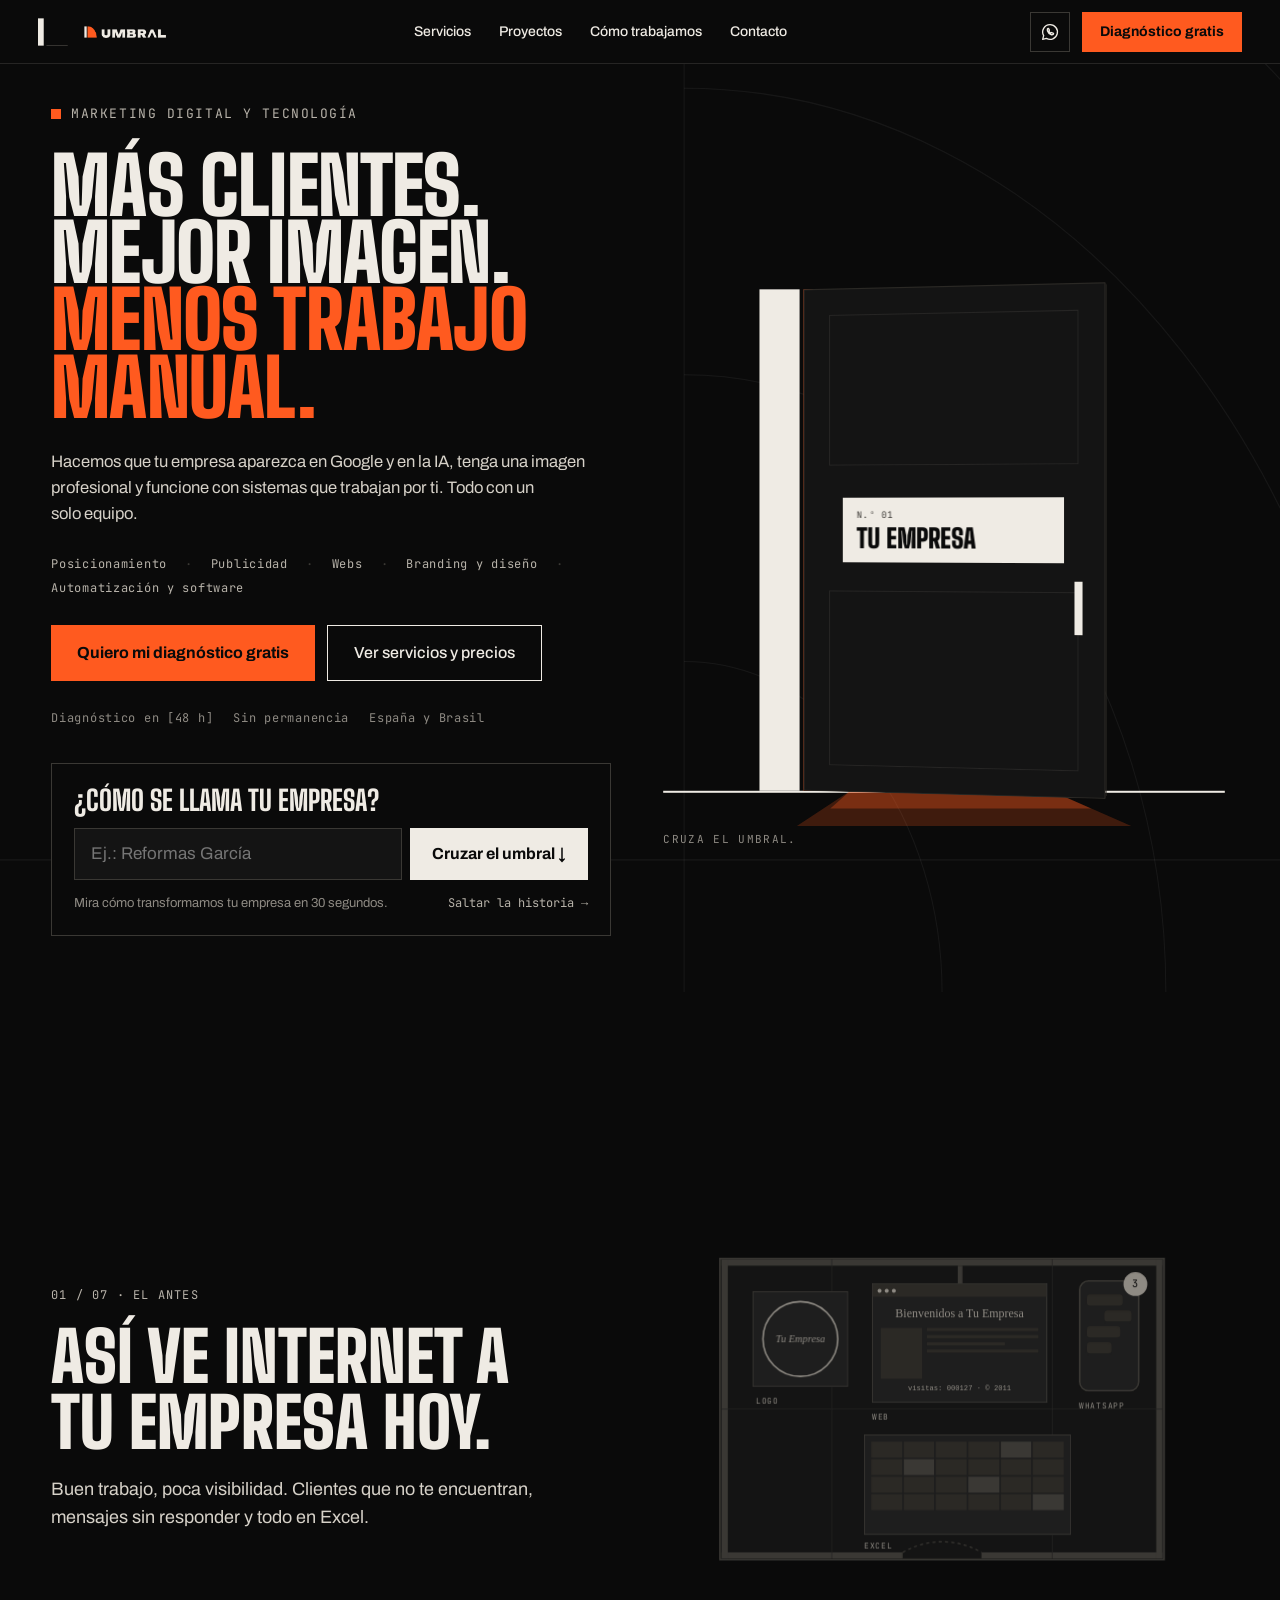
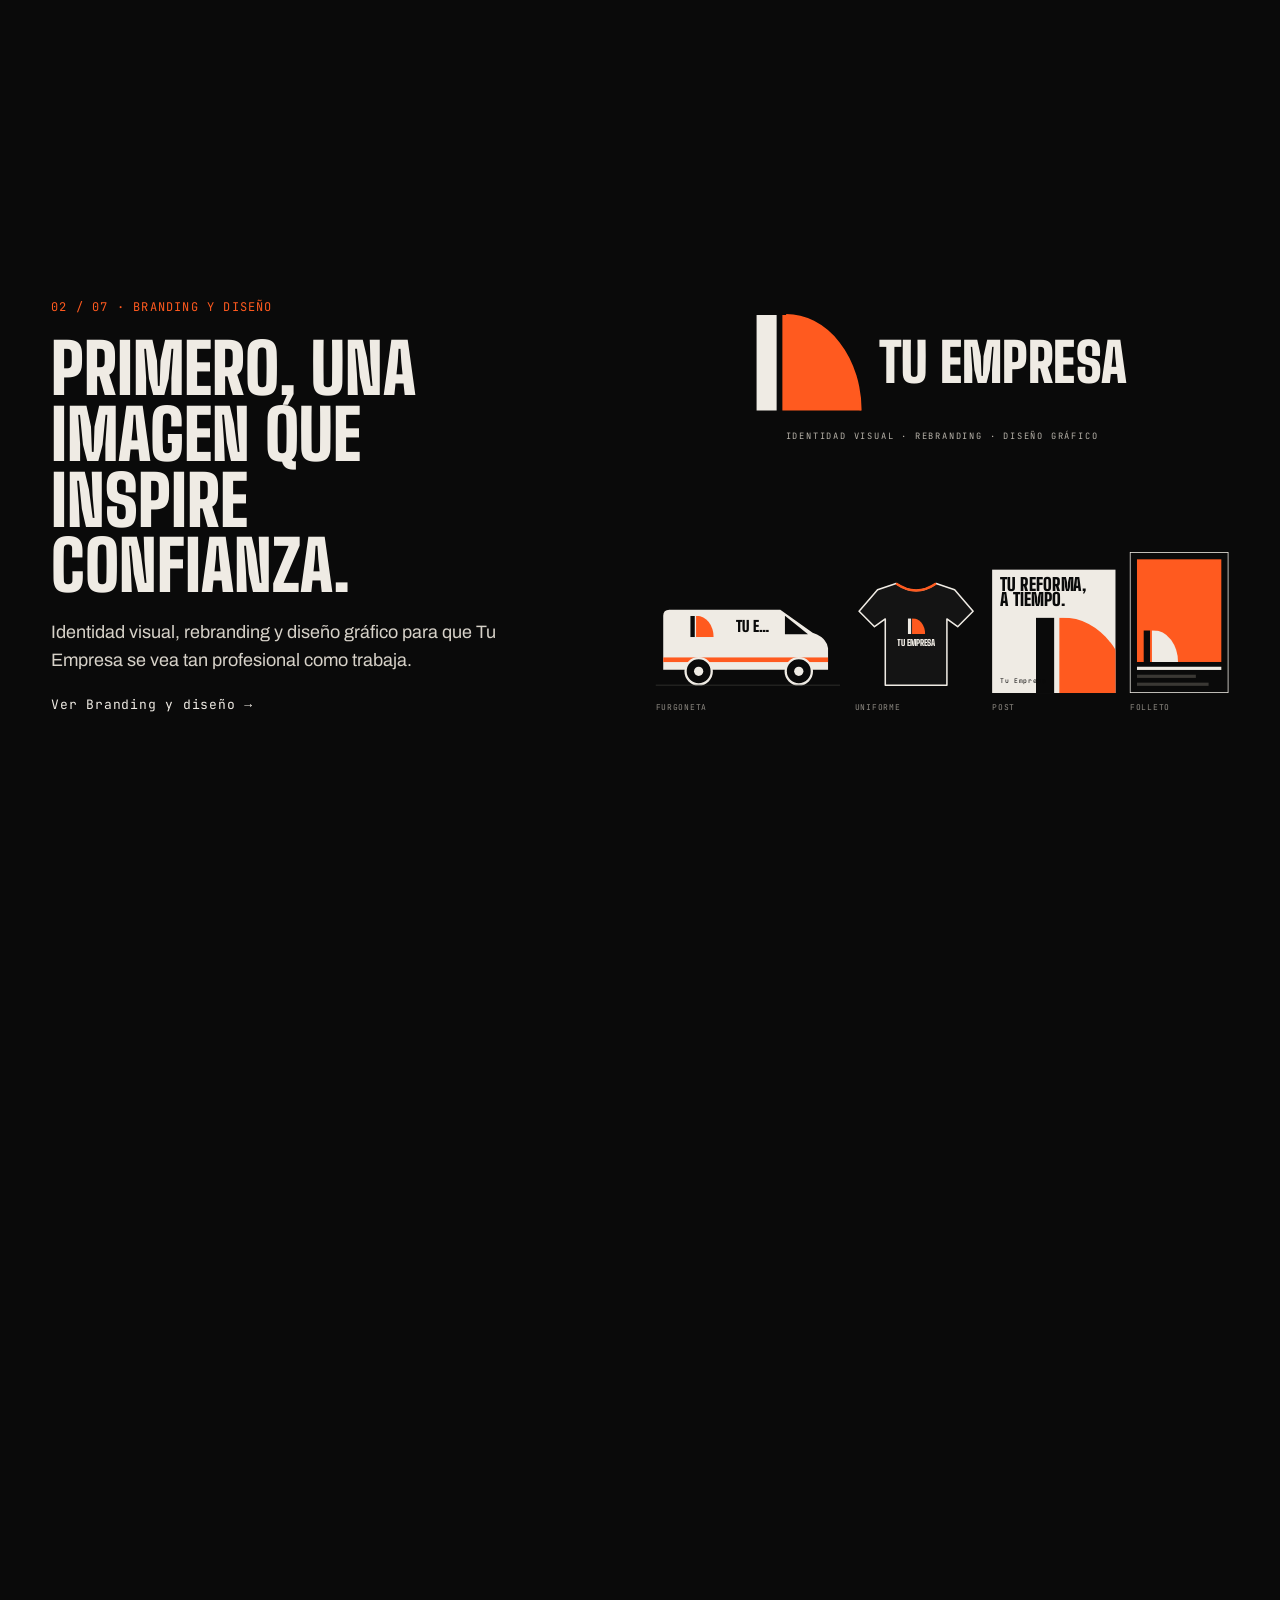
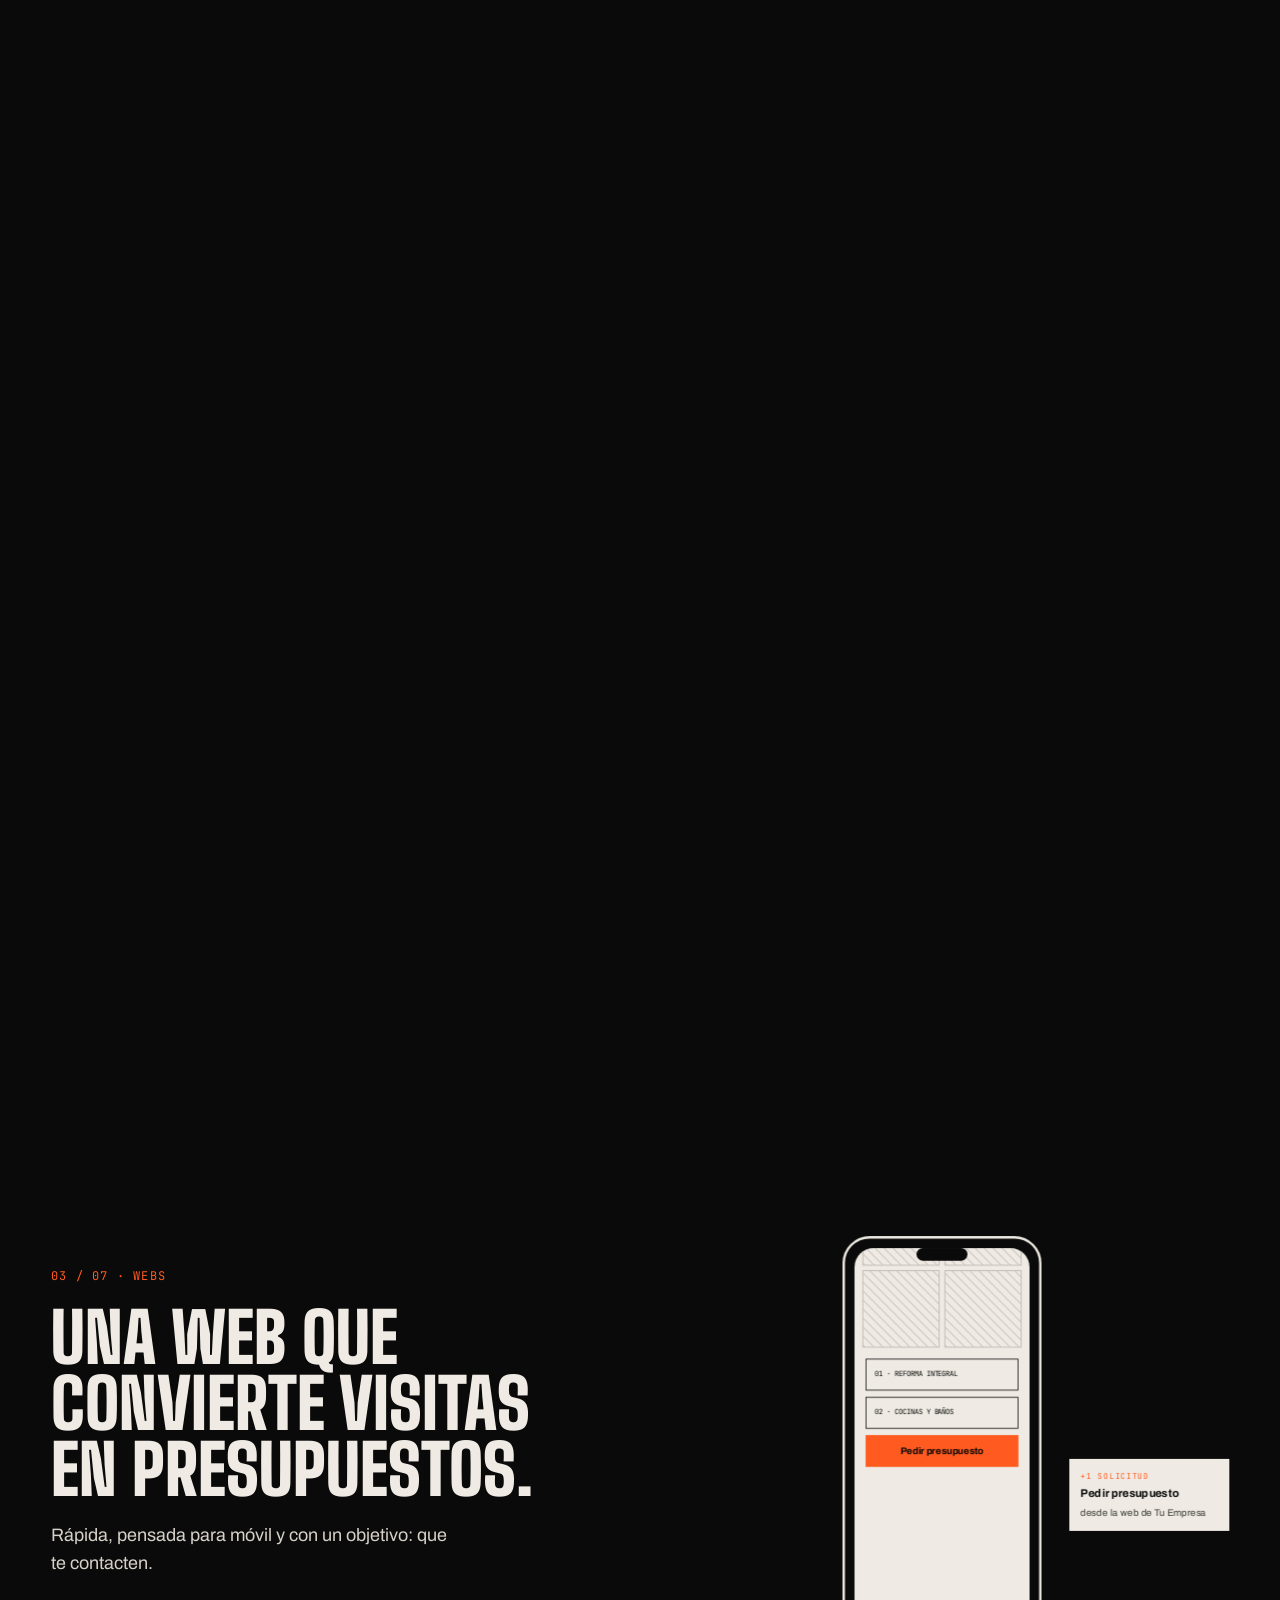
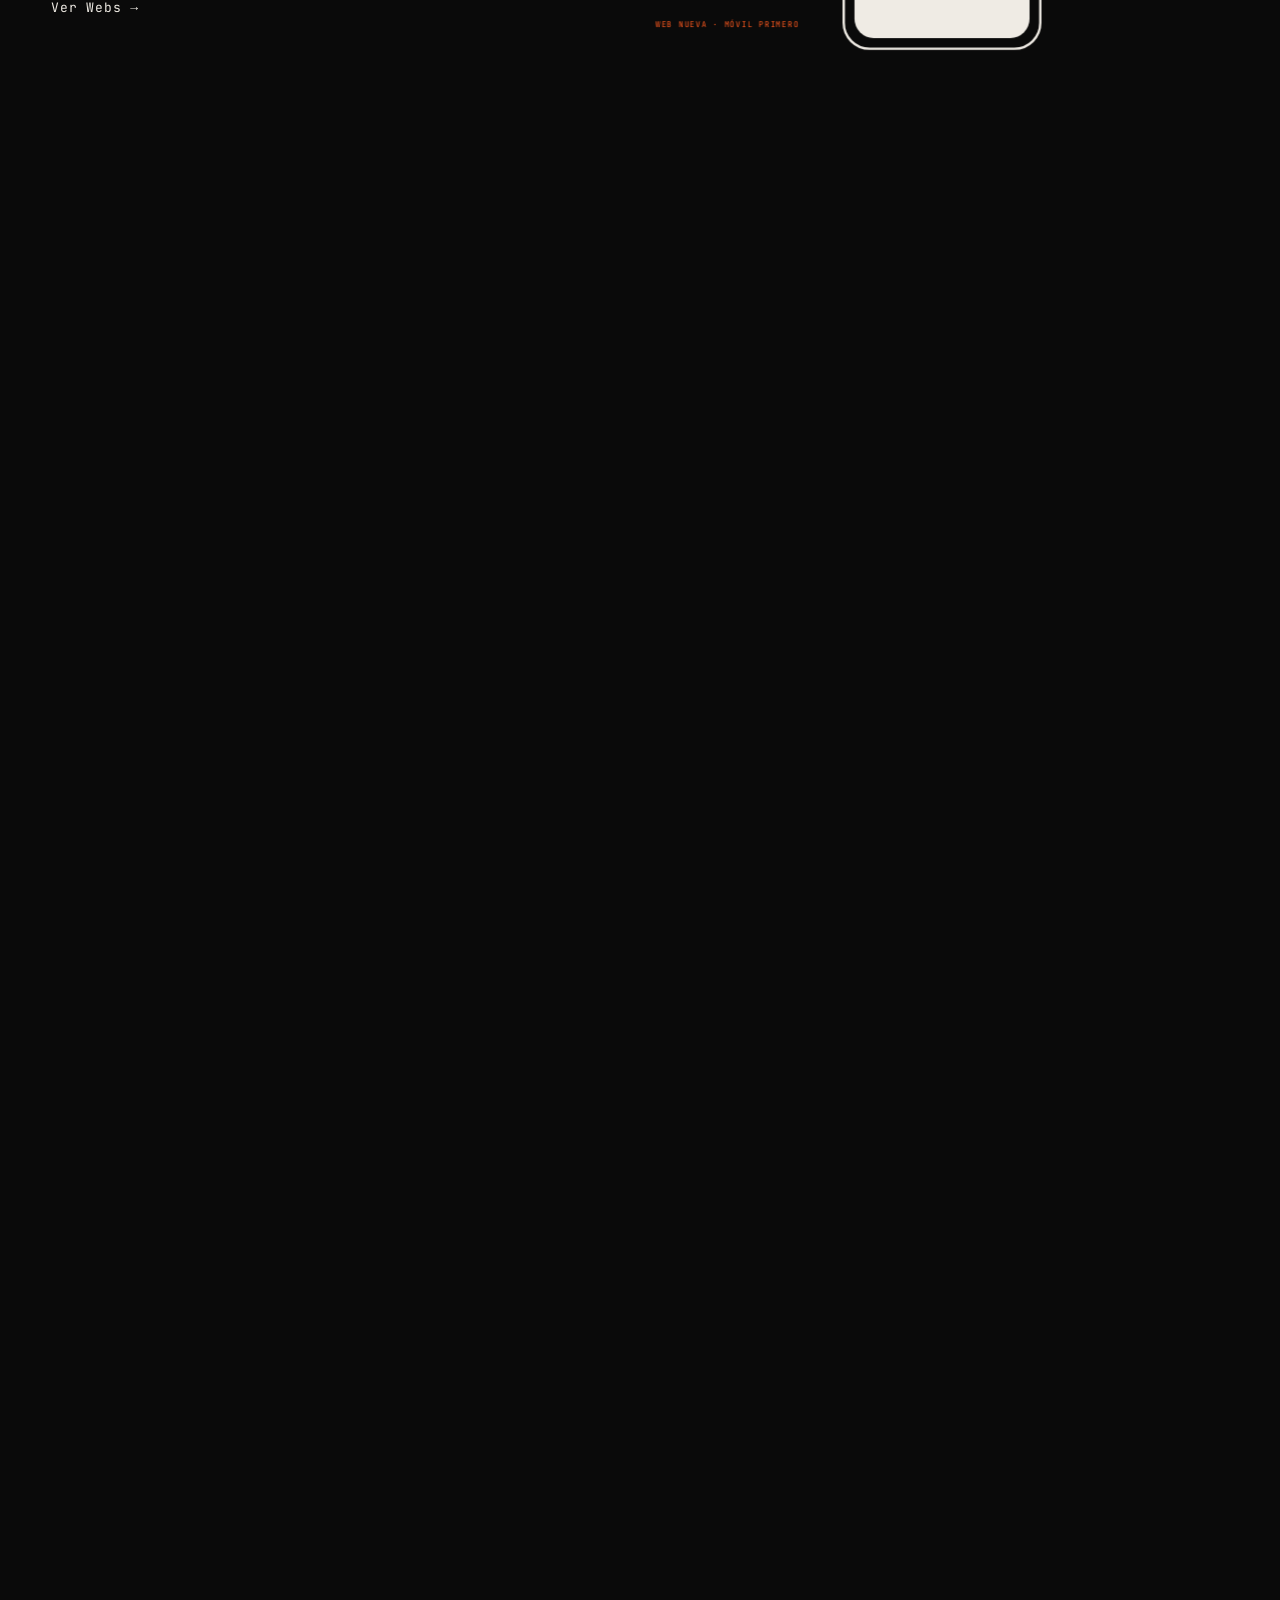
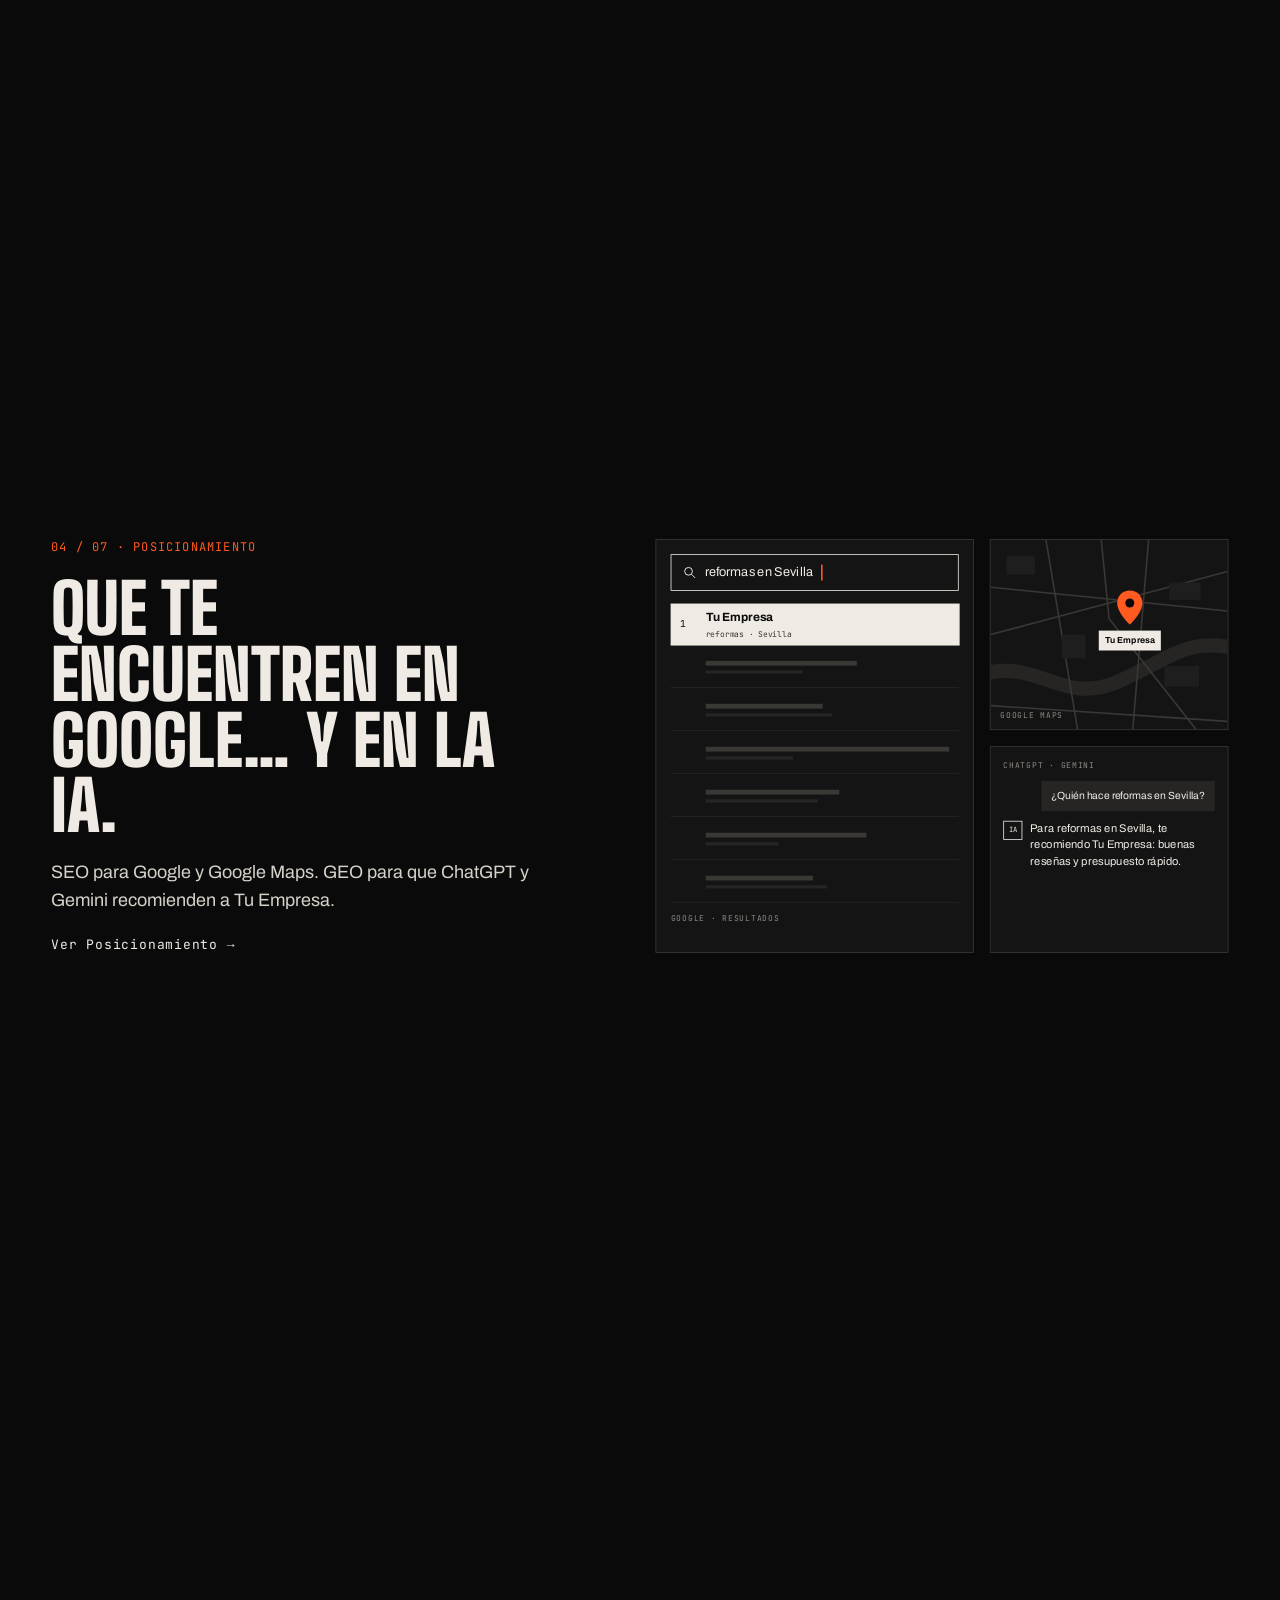
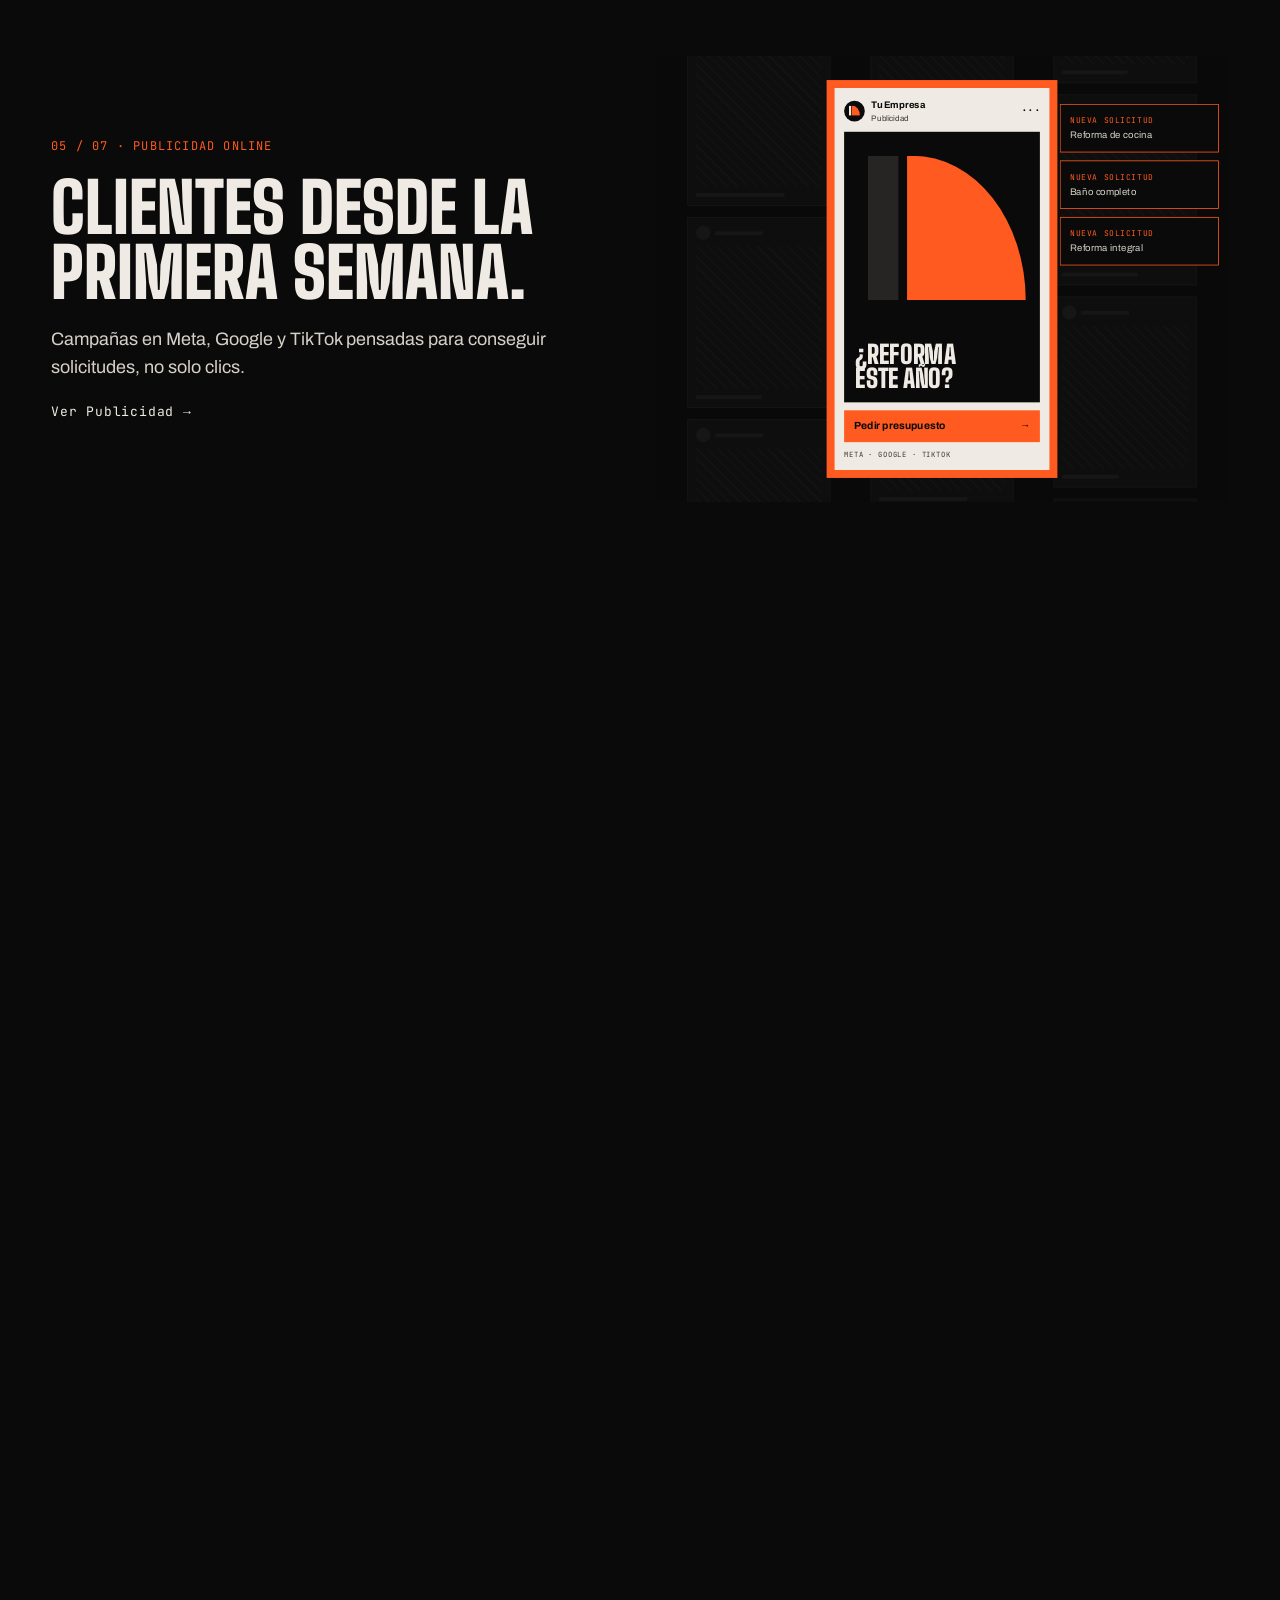
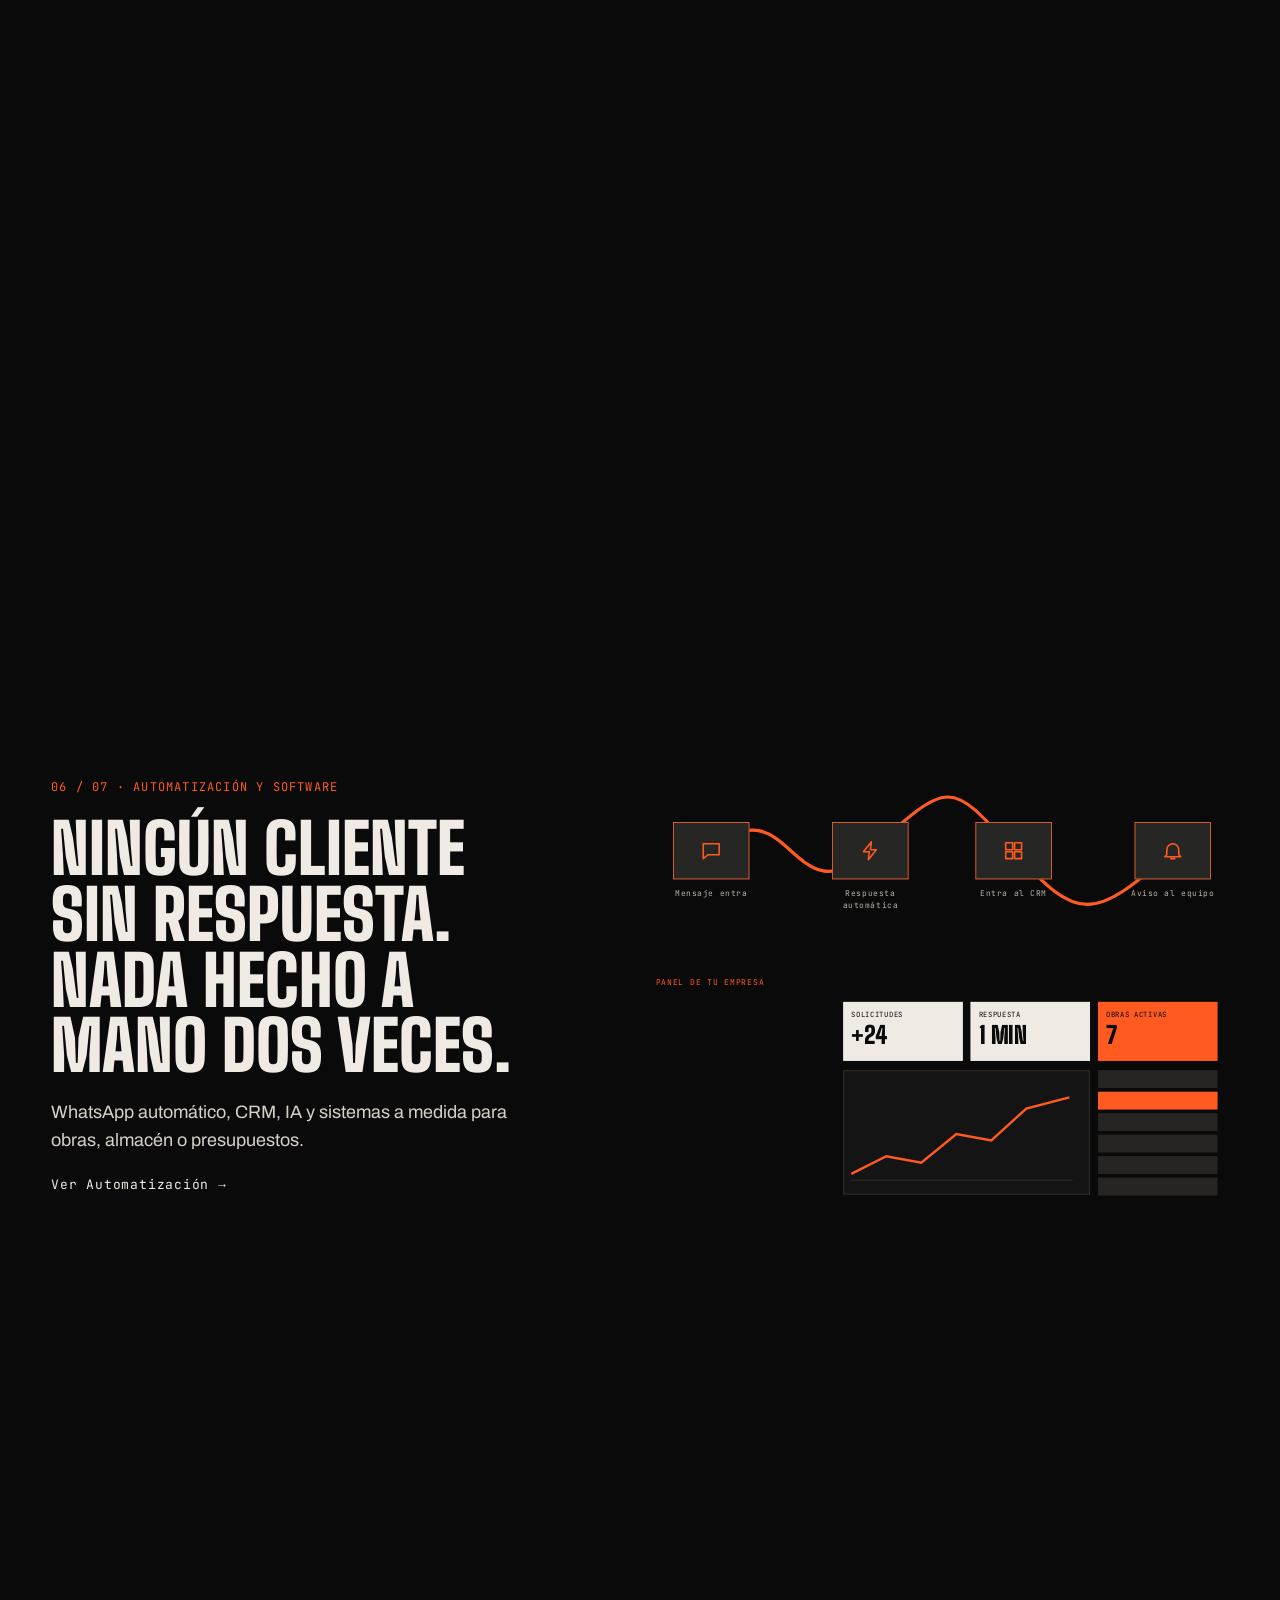
==== index.html @ 400cd7c6 "Landing de Umbral: home completa Reconstruye el prototipo del handoff como sitio estatico de producc" ====
<!DOCTYPE html>
<html lang="es">
<head>
<meta charset="utf-8">
<meta name="viewport" content="width=device-width, initial-scale=1">
<title>Umbral · Marketing digital y tecnología para empresas | Sevilla</title>
<meta name="description" content="Webs, posicionamiento en Google y en la IA, publicidad, branding y automatización para pymes. Pide tu diagnóstico gratis.">
<meta name="theme-color" content="#0A0A0A">
<link rel="canonical" href="https://umbral.es/">

<!-- Open Graph / redes -->
<meta property="og:type" content="website">
<meta property="og:locale" content="es_ES">
<meta property="og:site_name" content="Umbral">
<meta property="og:title" content="Umbral · Marketing digital y tecnología para empresas">
<meta property="og:description" content="Webs, posicionamiento en Google y en la IA, publicidad, branding y automatización para pymes. Pide tu diagnóstico gratis.">
<meta property="og:image" content="assets/logos/logo-horizontal-cal.png">
<meta name="twitter:card" content="summary_large_image">

<link rel="icon" href="assets/svg/simbolo-cal.svg" type="image/svg+xml">

<!-- Las dos fuentes del primer pintado se precargan; el resto llega con fuentes.css -->
<link rel="preload" href="assets/fuentes/BigShouldersDisplay-900-latin.woff2" as="font" type="font/woff2" crossorigin>
<link rel="preload" href="assets/fuentes/Archivo-400-latin.woff2" as="font" type="font/woff2" crossorigin>

<link rel="stylesheet" href="assets/fuentes/fuentes.css">
<link rel="stylesheet" href="css/tokens.css">
<link rel="stylesheet" href="css/base.css">
<link rel="stylesheet" href="css/escenas.css">
<link rel="stylesheet" href="css/bloques.css">

<script type="module" src="js/app.js"></script>
</head>
<body>

<a class="u-saltar" href="#inicio">Saltar al contenido</a>

<!-- Sprite: la geometría del símbolo, una sola vez. -->
<svg class="sprite" aria-hidden="true" focusable="false">
  <symbol id="simbolo" viewBox="0 0 110 100">
    <rect width="21" height="100" fill="var(--sb, #EFEBE4)"></rect>
    <path d="M27 0 L31 0 A78 100 0 0 1 109 100 L27 100 Z" fill="var(--sh, #FF5A1F)"></path>
  </symbol>
</svg>

<!-- ============================================================
     1 · NAV — la puerta del logo es la barra de progreso de la historia
     ============================================================ -->
<nav class="nav">
  <a class="nav__logo" href="#inicio" aria-label="Umbral · inicio">
    <svg class="nav__logo-puerta" viewBox="0 0 110 100" aria-hidden="true">
      <rect width="21" height="100" fill="#EFEBE4"></rect>
      <path data-navdoor d="M31 100 Z" fill="#FF5A1F"></path>
      <line x1="31" y1="100" x2="109" y2="100" stroke="#3A3834" stroke-width="4"></line>
    </svg>
    <img class="nav__logo-img" src="assets/logos/logo-horizontal-cal.png" alt="Umbral" width="120" height="20">
  </a>

  <div class="nav__enlaces" id="nav-enlaces">
    <a href="#servicios">Servicios</a>
    <a href="#proyectos">Proyectos</a>
    <a href="#proceso">Cómo trabajamos</a>
    <a href="#contacto">Contacto</a>
    <!-- En móvil la nav esconde el botón naranja: aquí vuelve. -->
    <a class="nav__cta-movil" href="#contacto">Diagnóstico gratis</a>
  </div>

  <div class="nav__acciones">
    <a class="nav__icono" href="#contacto" aria-label="Escríbenos por WhatsApp">
      <svg viewBox="0 0 24 24" width="20" height="20" fill="none" stroke="currentColor" stroke-width="1.6" stroke-linejoin="round" aria-hidden="true">
        <path d="M12 3.2a8.8 8.8 0 0 0-7.6 13.2L3.2 20.8l4.5-1.2A8.8 8.8 0 1 0 12 3.2z"></path>
        <path d="M9 8.2c.2-.4.5-.5.8-.5h.5l1 2.3-.7.8c.5 1.1 1.4 2 2.5 2.5l.8-.7 2.3 1v.5c0 .3-.2.6-.5.8-.6.4-1.5.5-2.4.2-2-.7-3.6-2.3-4.3-4.3-.3-.9-.2-1.8 0-2.6z"></path>
      </svg>
    </a>
    <a class="nav__cta" href="#contacto">Diagnóstico gratis</a>
    <button class="nav__hamburguesa" type="button" aria-expanded="false" aria-controls="nav-enlaces" aria-label="Abrir el menú">
      <span aria-hidden="true"></span>
    </button>
  </div>
</nav>

<!-- Botón fijo: sólo durante las escenas 1–7 -->
<a class="boton-fijo" data-sticky href="#servicios">
  <span>Ver servicios y precios</span>
  <span class="boton-fijo__flecha" aria-hidden="true">↓</span>
</a>

<main>

<!-- ============================================================
     2 · HERO — puerta 3D (CSS 3D, no un modelo)
     ============================================================ -->
<section class="hero" id="inicio" data-scene="hero" data-mode="leave">
  <svg class="hero__fondo" viewBox="0 0 1440 900" preserveAspectRatio="xMidYMid slice" aria-hidden="true">
    <g fill="none" stroke="#EFEBE4" stroke-opacity=".06" stroke-width="1">
      <path d="M760 900 m0 -300 A234 300 0 0 1 994 900"></path>
      <path d="M760 900 m0 -560 A437 560 0 0 1 1197 900"></path>
      <path d="M760 900 m0 -820 A640 820 0 0 1 1400 900"></path>
      <path d="M760 900 m0 -1080 A842 1080 0 0 1 1602 900"></path>
      <line x1="760" y1="0" x2="760" y2="900"></line>
      <line x1="0" y1="780" x2="1440" y2="780"></line>
    </g>
  </svg>

  <div class="hero__texto">
    <p class="hero__kicker">Marketing digital y tecnología</p>

    <h1 class="hero__h1" data-h1>
      <span>Más clientes.</span><span>Mejor imagen.</span><span>Menos trabajo manual.</span>
    </h1>

    <p class="hero__sub">Hacemos que tu empresa aparezca en Google y en la IA, tenga una imagen profesional y funcione con sistemas que trabajan por ti. Todo con un solo equipo.</p>

    <nav class="hero__servicios" aria-label="Nuestros servicios">
      <a href="#posicionamiento">Posicionamiento</a><span aria-hidden="true">·</span>
      <a href="#publicidad">Publicidad</a><span aria-hidden="true">·</span>
      <a href="#webs">Webs</a><span aria-hidden="true">·</span>
      <a href="#branding">Branding y diseño</a><span aria-hidden="true">·</span>
      <a href="#automatizacion">Automatización y software</a>
    </nav>

    <div class="hero__botones">
      <a class="btn btn--naranja" href="#contacto">Quiero mi diagnóstico gratis</a>
      <a class="btn btn--contorno" href="#servicios">Ver servicios y precios</a>
    </div>

    <p class="hero__sellos">
      <span>Diagnóstico en [48 h]</span><span>Sin permanencia</span><span>España y Brasil</span>
    </p>

    <div class="hero__caja">
      <label for="empresa">¿Cómo se llama tu empresa?</label>
      <div class="hero__campo">
        <input id="empresa" type="text" name="empresa" placeholder="Ej.: Reformas García" maxlength="32" autocomplete="organization" data-nombre-input>
        <button type="button" data-cross>Cruzar el umbral ↓</button>
      </div>
      <p class="hero__pie">
        <span>Mira cómo transformamos tu empresa en 30 segundos.</span>
        <a href="#servicios">Saltar la historia →</a>
      </p>
    </div>
  </div>

  <div class="hero__palco palco" data-stage data-w="560" data-h="700">
    <div class="palco__lienzo palco__lienzo--560x700">
      <div class="puerta3d">
        <div class="puerta3d__suelo"></div>

        <div class="puerta3d__vano">
          <div class="puerta3d__marco"></div>
          <div class="puerta3d__marco"></div>
          <div class="puerta3d__marco"></div>
          <div class="puerta3d__marco"></div>
          <div class="puerta3d__vano-suelo"></div>
          <svg class="simbolo simbolo--negro-cal puerta3d__mini" viewBox="0 0 110 100" aria-hidden="true"><use href="#simbolo"></use></svg>
        </div>

        <div class="puerta3d__batiente"></div>

        <svg class="puerta3d__luz" viewBox="0 0 560 120" aria-hidden="true">
          <polygon points="140,0 440,0 560,120 60,120" fill="#FF5A1F" opacity=".22"></polygon>
          <polygon points="140,0 440,0 500,60 110,60" fill="#FF5A1F" opacity=".3"></polygon>
        </svg>

        <div class="puerta3d__hoja">
          <div class="puerta3d__cara"></div>
          <div class="puerta3d__panel puerta3d__panel--sup"></div>
          <div class="puerta3d__panel puerta3d__panel--inf"></div>
          <div class="puerta3d__placa">
            <span class="puerta3d__placa-num">N.º 01</span>
            <span class="puerta3d__placa-nombre" data-nombre>Tu Empresa</span>
          </div>
          <div class="puerta3d__tirador"></div>
          <div class="puerta3d__canto"></div>
        </div>

        <p class="puerta3d__leyenda">Cruza el umbral.</p>
      </div>
    </div>
  </div>
</section>

<!-- ============================================================
     3 · ESCENA 1 · EL ANTES
     ============================================================ -->
<section class="escena" id="historia" data-scene="antes">
  <div class="escena__sticky">
    <div class="escena__texto">
      <p class="etiqueta">01 / 07 · El antes</p>
      <h2 class="titulo-h2">Así ve internet a <span data-nombre>Tu Empresa</span> hoy.</h2>
      <p class="parrafo">Buen trabajo, poca visibilidad. Clientes que no te encuentran, mensajes sin responder y todo en Excel.</p>
    </div>

    <div class="palco" data-stage data-w="720" data-h="560">
      <div class="palco__lienzo palco__lienzo--720x560 palco__lienzo--persp1500">
        <div class="antes__suelo">
          <svg class="antes__plano" viewBox="0 0 560 380" aria-hidden="true">
            <g fill="#3A3834">
              <rect x="0" y="0" width="560" height="8"></rect>
              <rect x="0" y="372" width="230" height="8"></rect>
              <rect x="330" y="372" width="230" height="8"></rect>
              <rect x="0" y="0" width="8" height="380"></rect>
              <rect x="552" y="0" width="8" height="380"></rect>
              <rect x="300" y="8" width="6" height="150"></rect>
            </g>
            <path d="M230 372 A100 100 0 0 1 330 372" fill="none" stroke="#3A3834" stroke-width="1.5" stroke-dasharray="4 4"></path>
            <g fill="none" stroke="#262524">
              <line x1="0" y1="190" x2="560" y2="190"></line>
              <line x1="140" y1="0" x2="140" y2="380"></line>
              <line x1="420" y1="0" x2="420" y2="380"></line>
            </g>
          </svg>

          <!-- Los objetos se levantan como en un libro pop-up -->
          <div class="antes__obj antes__logo">
            <span class="antes__logo-circulo" data-nombre>Tu Empresa</span>
          </div>

          <div class="antes__obj antes__web">
            <div class="antes__web-barra"><span></span><span></span><span></span></div>
            <div class="antes__web-cuerpo">
              <p class="antes__web-titulo">Bienvenidos a <span data-nombre>Tu Empresa</span></p>
              <div class="antes__web-cols">
                <div></div>
                <div class="antes__web-lineas"><i></i><i></i><i></i><i></i></div>
              </div>
              <p class="antes__web-pie">visitas: 000127 · © 2011</p>
            </div>
          </div>

          <div class="antes__obj antes__movil">
            <i></i><i></i><i></i><i></i>
            <span class="antes__contador" data-count>3</span>
          </div>

          <div class="antes__obj antes__excel">
            <i></i><i></i><i></i><i></i><i class="es-fuerte"></i><i></i>
            <i></i><i class="es-fuerte"></i><i></i><i></i><i></i><i></i>
            <i></i><i></i><i></i><i class="es-fuerte"></i><i></i><i></i>
            <i></i><i></i><i></i><i></i><i></i><i class="es-fuerte"></i>
          </div>

          <p class="antes__etiqueta antes__etiqueta--logo">Logo</p>
          <p class="antes__etiqueta antes__etiqueta--web">Web</p>
          <p class="antes__etiqueta antes__etiqueta--wa">WhatsApp</p>
          <p class="antes__etiqueta antes__etiqueta--excel">Excel</p>
        </div>
      </div>
    </div>
  </div>
</section>

<!-- ============================================================
     4 · ESCENA 2 · BRANDING Y DISEÑO — aquí entra el naranja
     ============================================================ -->
<section class="escena" id="branding" data-scene="branding">
  <div class="escena__sticky">
    <div class="escena__texto">
      <p class="etiqueta etiqueta--naranja">02 / 07 · Branding y diseño</p>
      <h2 class="titulo-h2">Primero, una imagen que inspire confianza.</h2>
      <p class="parrafo">Identidad visual, rebranding y diseño gráfico para que <span data-nombre>Tu Empresa</span> se vea tan profesional como trabaja.</p>
      <a class="enlace-escena" href="#servicios">Ver Branding y diseño →</a>
    </div>

    <div class="palco" data-stage data-w="720" data-h="560">
      <div class="palco__lienzo palco__lienzo--720x560">
        <span class="branding__generico" data-nombre>Tu Empresa</span>

        <div class="branding__marca">
          <svg class="branding__simbolo" viewBox="0 0 110 100" aria-hidden="true">
            <rect class="branding__simbolo-batiente" width="21" height="100" fill="#EFEBE4"></rect>
            <path class="branding__simbolo-hoja" d="M27 0 L31 0 A78 100 0 0 1 109 100 L27 100 Z" fill="#FF5A1F"></path>
            <path class="branding__simbolo-arco" d="M31 0 A78 100 0 0 1 109 100" fill="none" stroke="#FF5A1F" stroke-width="2"></path>
          </svg>
          <span class="branding__nombre" data-nombre>Tu Empresa</span>
        </div>

        <p class="branding__leyenda">Identidad visual · Rebranding · Diseño gráfico</p>

        <div class="branding__aplicaciones">
          <!-- Furgoneta -->
          <div class="branding__app branding__app--s3">
            <svg viewBox="0 0 240 130" aria-hidden="true">
              <path d="M10 100 V30 Q10 22 18 22 H162 L204 52 Q222 58 224 72 V100 Z" fill="#EFEBE4"></path>
              <path d="M168 30 L198 54 H168 Z" fill="#0A0A0A"></path>
              <rect x="10" y="84" width="214" height="6" fill="#FF5A1F"></rect>
              <circle cx="56" cy="102" r="17" fill="#0A0A0A" stroke="#EFEBE4" stroke-width="3"></circle>
              <circle cx="186" cy="102" r="17" fill="#0A0A0A" stroke="#EFEBE4" stroke-width="3"></circle>
              <circle cx="56" cy="102" r="6" fill="#EFEBE4"></circle>
              <circle cx="186" cy="102" r="6" fill="#EFEBE4"></circle>
              <line x1="0" y1="120" x2="240" y2="120" stroke="#3A3834"></line>
            </svg>
            <div class="branding__sello branding__sello--furgoneta">
              <svg class="simbolo simbolo--negro-naranja" viewBox="0 0 110 100" width="30" height="27" aria-hidden="true"><use href="#simbolo"></use></svg>
              <span class="branding__sello-nombre" data-nombre>Tu Empresa</span>
            </div>
            <p class="etiqueta etiqueta--mini">Furgoneta</p>
          </div>

          <!-- Uniforme -->
          <div class="branding__app branding__app--s4">
            <svg viewBox="0 0 160 160" aria-hidden="true">
              <path d="M54 18 L30 26 L6 54 L26 74 L40 64 V150 H120 V64 L134 74 L154 54 L130 26 L106 18 Q80 36 54 18 Z" fill="#141414" stroke="#EFEBE4" stroke-width="2" stroke-linejoin="round"></path>
              <path d="M54 18 Q80 36 106 18" fill="none" stroke="#FF5A1F" stroke-width="3"></path>
            </svg>
            <div class="branding__sello branding__sello--uniforme">
              <svg class="simbolo" viewBox="0 0 110 100" width="22" height="20" aria-hidden="true"><use href="#simbolo"></use></svg>
              <span class="branding__sello-nombre" data-nombre>Tu Empresa</span>
            </div>
            <p class="etiqueta etiqueta--mini">Uniforme</p>
          </div>

          <!-- Post -->
          <div class="branding__app branding__app--s5">
            <div class="branding__post">
              <svg class="simbolo simbolo--negro-naranja" viewBox="0 0 110 100" aria-hidden="true"><use href="#simbolo"></use></svg>
              <p class="branding__post-titular">Tu reforma,<br>a tiempo.</p>
              <p class="branding__post-pie" data-nombre>Tu Empresa</p>
            </div>
            <p class="etiqueta etiqueta--mini">Post</p>
          </div>

          <!-- Folleto -->
          <div class="branding__app branding__app--s6">
            <div class="branding__folleto">
              <div class="branding__folleto-portada">
                <svg class="simbolo simbolo--negro-cal" viewBox="0 0 110 100" aria-hidden="true"><use href="#simbolo"></use></svg>
              </div>
              <i></i><i></i><i></i>
            </div>
            <p class="etiqueta etiqueta--mini">Folleto</p>
          </div>
        </div>
      </div>
    </div>
  </div>
</section>

<!-- ============================================================
     5 · ESCENA 3 · WEBS
     ============================================================ -->
<section class="escena" id="webs" data-scene="webs">
  <div class="escena__sticky">
    <div class="escena__texto">
      <p class="etiqueta etiqueta--naranja">03 / 07 · Webs</p>
      <h2 class="titulo-h2">Una web que convierte visitas en presupuestos.</h2>
      <p class="parrafo">Rápida, pensada para móvil y con un objetivo: que te contacten.</p>
      <a class="enlace-escena" href="#servicios">Ver Webs →</a>
    </div>

    <div class="palco" data-stage data-w="720" data-h="560">
      <div class="palco__lienzo palco__lienzo--720x560 palco__lienzo--persp1400">
        <!-- La web antigua se dobla -->
        <div class="webs__vieja">
          <div class="webs__panel webs__panel--izq">
            <div class="es-bloque es-bloque--60"></div><i></i><i class="es-70"></i>
            <div class="es-hueco"></div>
          </div>
          <div class="webs__panel webs__panel--centro">
            <p class="webs__panel-titulo">Bienvenidos a <span data-nombre>Tu Empresa</span></p>
            <div class="es-bloque es-bloque--90"></div><i></i><i></i><i class="es-60"></i>
            <p class="webs__panel-pie">visitas: 000127</p>
          </div>
          <div class="webs__panel webs__panel--der">
            <i></i><i class="es-80"></i>
            <div class="es-hueco es-hueco--110"></div><i></i>
          </div>
        </div>

        <!-- El móvil con la web nueva -->
        <div class="webs__movil">
          <div class="webs__notch"></div>
          <div class="webs__pantalla">
            <div class="webs__scroll">
              <div class="webs__header">
                <div class="webs__header-marca">
                  <svg class="simbolo simbolo--negro-naranja" viewBox="0 0 110 100" width="20" height="18" aria-hidden="true"><use href="#simbolo"></use></svg>
                  <span data-nombre>Tu Empresa</span>
                </div>
                <div class="webs__menu"><i></i><i></i></div>
              </div>

              <div class="webs__hero">
                <svg class="simbolo simbolo--grafito-naranja" viewBox="0 0 110 100" aria-hidden="true"><use href="#simbolo"></use></svg>
                <p class="webs__hero-titular">Tu reforma,<br>a tiempo.</p>
                <p class="webs__hero-cta">Pedir presupuesto</p>
              </div>

              <div class="webs__texto"><i></i><i></i><i></i></div>

              <div class="webs__galeria"><i></i><i></i><i></i><i></i></div>

              <div class="webs__lista">
                <p class="webs__lista-item">01 · Reforma integral</p>
                <p class="webs__lista-item">02 · Cocinas y baños</p>
                <p class="webs__lista-cta">Pedir presupuesto</p>
              </div>
            </div>
          </div>
        </div>

        <div class="webs__toast">
          <p class="webs__toast-kicker">+1 solicitud</p>
          <p class="webs__toast-titulo">Pedir presupuesto</p>
          <p class="webs__toast-pie">desde la web de <span data-nombre>Tu Empresa</span></p>
        </div>

        <p class="webs__etiqueta webs__etiqueta--vieja">Web 2011</p>
        <p class="webs__etiqueta webs__etiqueta--nueva">Web nueva · Móvil primero</p>
      </div>
    </div>
  </div>
</section>

<!-- ============================================================
     6 · ESCENA 4 · POSICIONAMIENTO
     ============================================================ -->
<section class="escena" id="posicionamiento" data-scene="seo">
  <div class="escena__sticky">
    <div class="escena__texto">
      <p class="etiqueta etiqueta--naranja">04 / 07 · Posicionamiento</p>
      <h2 class="titulo-h2">Que te encuentren en Google… y en la IA.</h2>
      <p class="parrafo">SEO para Google y Google Maps. GEO para que ChatGPT y Gemini recomienden a <span data-nombre>Tu Empresa</span>.</p>
      <a class="enlace-escena" href="#servicios">Ver Posicionamiento →</a>
    </div>

    <div class="palco" data-stage data-w="720" data-h="560">
      <div class="palco__lienzo palco__lienzo--720x560">
        <!-- Buscador -->
        <div class="seo__buscador">
          <div class="seo__barra">
            <svg viewBox="0 0 24 24" width="18" height="18" fill="none" stroke="#EFEBE4" stroke-width="1.6" aria-hidden="true">
              <circle cx="10" cy="10" r="6.5"></circle><line x1="15" y1="15" x2="21" y2="21"></line>
            </svg>
            <span class="seo__consulta" data-query></span>
            <span class="seo__cursor"></span>
          </div>

          <div class="seo__resultados">
            <div class="seo__fila seo__fila--cliente" data-row="c">
              <span class="seo__rank" data-rank>7</span>
              <span class="seo__cliente-datos">
                <span class="seo__cliente-nombre" data-nombre>Tu Empresa</span>
                <span class="seo__cliente-meta">reformas · Sevilla</span>
              </span>
            </div>

            <div class="seo__fila seo__fila--rival" data-row="0"><span></span><span class="seo__rival-barras"><i style="width:62%"></i><i style="width:40%"></i></span></div>
            <div class="seo__fila seo__fila--rival" data-row="1"><span></span><span class="seo__rival-barras"><i style="width:48%"></i><i style="width:52%"></i></span></div>
            <div class="seo__fila seo__fila--rival" data-row="2"><span></span><span class="seo__rival-barras"><i class="es-70"></i><i style="width:36%"></i></span></div>
            <div class="seo__fila seo__fila--rival" data-row="3"><span></span><span class="seo__rival-barras"><i style="width:55%"></i><i style="width:46%"></i></span></div>
            <div class="seo__fila seo__fila--rival" data-row="4"><span></span><span class="seo__rival-barras"><i style="width:66%"></i><i style="width:30%"></i></span></div>
            <div class="seo__fila seo__fila--rival" data-row="5"><span></span><span class="seo__rival-barras"><i style="width:44%"></i><i style="width:50%"></i></span></div>

            <p class="seo__leyenda">Google · Resultados</p>
          </div>
        </div>

        <!-- Mapa -->
        <div class="seo__mapa">
          <svg viewBox="0 0 300 240" aria-hidden="true">
            <path d="M-10 170 C 60 150, 90 210, 160 180 S 250 120, 320 140" fill="none" stroke="#262524" stroke-width="18"></path>
            <g stroke="#3A3834" stroke-width="2" fill="none">
              <path d="M0 60 L300 90"></path><path d="M0 120 L300 40"></path>
              <path d="M70 0 L110 240"></path><path d="M200 0 L180 240"></path>
              <path d="M0 210 L300 230"></path><path d="M140 0 L150 100 L260 240"></path>
            </g>
            <g fill="#1E1E1E">
              <rect x="20" y="20" width="36" height="24"></rect>
              <rect x="226" y="54" width="40" height="22"></rect>
              <rect x="90" y="120" width="30" height="30"></rect>
              <rect x="220" y="160" width="44" height="26"></rect>
            </g>
          </svg>
          <div class="seo__pin">
            <svg viewBox="0 0 30 40" width="34" height="46" aria-hidden="true">
              <path d="M15 1 C7 1 1 7 1 15 C1 26 15 39 15 39 C15 39 29 26 29 15 C29 7 23 1 15 1Z" fill="#FF5A1F"></path>
              <circle cx="15" cy="15" r="5" fill="#0A0A0A"></circle>
            </svg>
            <span class="seo__pin-etiqueta" data-nombre>Tu Empresa</span>
          </div>
          <p class="seo__mapa-leyenda">Google Maps</p>
        </div>

        <!-- IA -->
        <div class="seo__ia">
          <p class="seo__ia-cabecera">ChatGPT · Gemini</p>
          <p class="seo__ia-pregunta">¿Quién hace reformas en Sevilla?</p>
          <div class="seo__ia-respuesta">
            <span class="seo__ia-avatar" aria-hidden="true">IA</span>
            <p class="seo__ia-texto" data-ai></p>
          </div>
        </div>
      </div>
    </div>
  </div>
</section>

<!-- ============================================================
     7 · ESCENA 5 · PUBLICIDAD ONLINE
     ============================================================ -->
<section class="escena" id="publicidad" data-scene="ads">
  <div class="escena__sticky">
    <div class="escena__texto">
      <p class="etiqueta etiqueta--naranja">05 / 07 · Publicidad online</p>
      <h2 class="titulo-h2">Clientes desde la primera semana.</h2>
      <p class="parrafo">Campañas en Meta, Google y TikTok pensadas para conseguir solicitudes, no solo clics.</p>
      <a class="enlace-escena" href="#servicios">Ver Publicidad →</a>
    </div>

    <div class="palco" data-stage data-w="720" data-h="560">
      <div class="palco__lienzo palco__lienzo--720x560 ads__lienzo">
        <!-- Las 3 columnas del feed las rellena js/escenas.js (decorativas) -->
        <div class="ads__col ads__col--1" data-feed aria-hidden="true"></div>
        <div class="ads__col ads__col--2" data-feed aria-hidden="true"></div>
        <div class="ads__col ads__col--3" data-feed aria-hidden="true"></div>

        <div class="ads__velo"></div>

        <div class="ads__anuncio">
          <div class="ads__anuncio-cabecera">
            <div class="ads__anuncio-perfil">
              <span class="ads__anuncio-avatar">
                <svg class="simbolo" viewBox="0 0 110 100" width="14" height="13" aria-hidden="true"><use href="#simbolo"></use></svg>
              </span>
              <span class="ads__anuncio-datos">
                <span class="ads__anuncio-nombre" data-nombre>Tu Empresa</span>
                <span class="ads__anuncio-tipo">Publicidad</span>
              </span>
            </div>
            <span class="ads__anuncio-mas" aria-hidden="true">···</span>
          </div>

          <div class="ads__anuncio-imagen">
            <svg class="simbolo simbolo--tierra-naranja" viewBox="0 0 110 100" aria-hidden="true"><use href="#simbolo"></use></svg>
            <p class="ads__anuncio-titular">¿Reforma<br>este año?</p>
          </div>

          <p class="ads__anuncio-cta"><span>Pedir presupuesto</span><span aria-hidden="true">→</span></p>
          <p class="ads__anuncio-pie">Meta · Google · TikTok</p>
        </div>

        <div class="ads__avisos">
          <div class="ads__aviso ads__aviso--s3">
            <span class="ads__aviso-kicker">Nueva solicitud</span>
            <span class="ads__aviso-texto">Reforma de cocina</span>
          </div>
          <div class="ads__aviso ads__aviso--s4">
            <span class="ads__aviso-kicker">Nueva solicitud</span>
            <span class="ads__aviso-texto">Baño completo</span>
          </div>
          <div class="ads__aviso ads__aviso--s5">
            <span class="ads__aviso-kicker">Nueva solicitud</span>
            <span class="ads__aviso-texto">Reforma integral</span>
          </div>
        </div>
      </div>
    </div>
  </div>
</section>

<!-- ============================================================
     8 · ESCENA 6 · AUTOMATIZACIÓN Y SOFTWARE
     ============================================================ -->
<section class="escena" id="automatizacion" data-scene="auto">
  <div class="escena__sticky">
    <div class="escena__texto">
      <p class="etiqueta etiqueta--naranja">06 / 07 · Automatización y software</p>
      <h2 class="titulo-h2">Ningún cliente sin respuesta. Nada hecho a mano dos veces.</h2>
      <p class="parrafo">WhatsApp automático, CRM, IA y sistemas a medida para obras, almacén o presupuestos.</p>
      <a class="enlace-escena" href="#servicios">Ver Automatización →</a>
    </div>

    <div class="palco" data-stage data-w="720" data-h="560">
      <div class="palco__lienzo palco__lienzo--720x560">
        <svg class="auto__tuberia" viewBox="0 0 720 240" aria-hidden="true">
          <path d="M70 110 C 170 20, 170 200, 270 110 S 370 20, 450 110 S 550 200, 650 110" fill="none" stroke="#262524" stroke-width="3"></path>
          <path data-pipe d="M70 110 C 170 20, 170 200, 270 110 S 370 20, 450 110 S 550 200, 650 110" fill="none" stroke="#FF5A1F" stroke-width="4"></path>
        </svg>

        <div class="auto__estacion auto__estacion--0">
          <div class="auto__caja" data-lit="0">
            <div class="auto__velo"></div>
            <svg viewBox="0 0 24 24" width="30" height="30" fill="none" stroke="#FF5A1F" stroke-width="1.6" stroke-linejoin="round" stroke-linecap="round" aria-hidden="true"><path d="M4 5h16v11H9l-5 4z"></path></svg>
          </div>
          <p class="auto__estacion-label">Mensaje entra</p>
        </div>

        <div class="auto__estacion auto__estacion--1">
          <div class="auto__caja" data-lit="1">
            <div class="auto__velo"></div>
            <svg viewBox="0 0 24 24" width="30" height="30" fill="none" stroke="#FF5A1F" stroke-width="1.6" stroke-linejoin="round" stroke-linecap="round" aria-hidden="true"><path d="M13 3L5 13h6l-1 8 8-10h-6z"></path></svg>
          </div>
          <p class="auto__estacion-label">Respuesta automática</p>
        </div>

        <div class="auto__estacion auto__estacion--2">
          <div class="auto__caja" data-lit="2">
            <div class="auto__velo"></div>
            <svg viewBox="0 0 24 24" width="30" height="30" fill="none" stroke="#FF5A1F" stroke-width="1.6" stroke-linejoin="round" stroke-linecap="round" aria-hidden="true"><path d="M4 4h7v7H4zM13 4h7v7h-7zM4 13h7v7H4zM13 13h7v7h-7z"></path></svg>
          </div>
          <p class="auto__estacion-label">Entra al CRM</p>
        </div>

        <div class="auto__estacion auto__estacion--3">
          <div class="auto__caja" data-lit="3">
            <div class="auto__velo"></div>
            <svg viewBox="0 0 24 24" width="30" height="30" fill="none" stroke="#FF5A1F" stroke-width="1.6" stroke-linejoin="round" stroke-linecap="round" aria-hidden="true"><path d="M6 16V11a6 6 0 0 1 12 0v5l2 2H4zM10 20h4"></path></svg>
          </div>
          <p class="auto__estacion-label">Aviso al equipo</p>
        </div>

        <p class="auto__etiqueta auto__etiqueta--excel">Excel</p>
        <p class="auto__etiqueta auto__etiqueta--panel">Panel de <span data-nombre-mayus>TU EMPRESA</span></p>

        <!-- Las 10 celdas las crea y posiciona js/escenas.js -->
        <div data-celdas aria-hidden="true"></div>

        <svg class="auto__grafico" viewBox="0 0 310 150" aria-hidden="true">
          <polyline points="16,126 60,104 104,112 148,76 192,84 236,44 290,30" fill="none" stroke="#FF5A1F" stroke-width="3"></polyline>
          <line x1="16" y1="134" x2="294" y2="134" stroke="#3A3834"></line>
        </svg>

        <div class="auto__kpis">
          <div class="auto__kpi"><span class="auto__kpi-label">Solicitudes</span><span class="auto__kpi-valor">+24</span></div>
          <div class="auto__kpi"><span class="auto__kpi-label">Respuesta</span><span class="auto__kpi-valor">1 min</span></div>
          <div class="auto__kpi"><span class="auto__kpi-label">Obras activas</span><span class="auto__kpi-valor">7</span></div>
        </div>
      </div>
    </div>
  </div>
</section>

<!-- ============================================================
     9 · ESCENA 7 · EL DESPUÉS — el arco que barre
     ============================================================ -->
<section class="escena" id="despues" data-scene="despues">
  <div class="escena__sticky">
    <div class="escena__texto escena__texto--ancho">
      <p class="etiqueta etiqueta--naranja">07 / 07 · El después</p>
      <h2 class="titulo-h2">Esto puede ser <span class="es-naranja" data-nombre>Tu Empresa</span> en [X] semanas.</h2>
      <p class="parrafo">Un solo equipo para todo el camino.</p>
      <p class="despues__cta"><a class="btn btn--naranja" href="#contacto">Quiero cruzar el umbral <span aria-hidden="true">→</span></a></p>
    </div>

    <div class="palco" data-stage data-w="720" data-h="560">
      <div class="palco__lienzo palco__lienzo--720x560 despues__lienzo">
        <!-- Capa ANTES -->
        <div class="despues__antes">
          <span class="despues__generico" data-nombre>Tu Empresa</span>
          <div class="despues__web">
            <span>Bienvenidos</span><i></i><i></i><i></i>
          </div>
          <div class="despues__movil-viejo">
            <span class="despues__contador">12</span>
          </div>
          <div class="despues__excel">
            <i></i><i></i><i class="es-fuerte"></i><i></i><i></i>
            <i></i><i class="es-fuerte"></i><i></i><i></i><i></i>
            <i></i><i></i><i></i><i class="es-fuerte"></i><i></i>
          </div>
          <p class="despues__sello despues__sello--antes">Antes</p>
        </div>

        <!-- Capa DESPUÉS, revelada por clip-path en forma de sector -->
        <div class="despues__capa" data-after>
          <div class="despues__marca">
            <svg class="simbolo simbolo--negro-naranja" viewBox="0 0 110 100" width="66" height="60" aria-hidden="true"><use href="#simbolo"></use></svg>
            <span data-nombre>Tu Empresa</span>
          </div>

          <div class="despues__rank">
            <span class="despues__rank-num">1</span>
            <span class="despues__rank-nombre" data-nombre>Tu Empresa</span>
            <span class="despues__rank-fuente">Google</span>
          </div>

          <div class="despues__solicitud">
            <span class="despues__solicitud-kicker">Nueva solicitud</span>
            <span class="despues__solicitud-texto">Respondida en 1 min por WhatsApp</span>
          </div>

          <div class="despues__kpis">
            <div class="despues__kpi"><div class="despues__kpi-label">Solicitudes</div><div class="despues__kpi-valor">+24</div></div>
            <div class="despues__kpi"><div class="despues__kpi-label">Respuesta</div><div class="despues__kpi-valor">1 min</div></div>
            <div class="despues__kpi despues__kpi--naranja"><div class="despues__kpi-label">Obras</div><div class="despues__kpi-valor">7</div></div>
          </div>

          <div class="despues__movil">
            <div class="despues__movil-pantalla">
              <div class="despues__movil-header">
                <svg class="simbolo simbolo--negro-naranja" viewBox="0 0 110 100" width="16" height="15" aria-hidden="true"><use href="#simbolo"></use></svg>
                <span data-nombre>Tu Empresa</span>
              </div>
              <div class="despues__movil-hero">
                <svg class="simbolo simbolo--grafito-naranja" viewBox="0 0 110 100" aria-hidden="true"><use href="#simbolo"></use></svg>
                <p class="despues__movil-titular">Tu reforma,<br>a tiempo.</p>
                <p class="despues__movil-cta">Pedir presupuesto</p>
              </div>
              <div class="despues__movil-texto"><i></i><i></i><i></i></div>
            </div>
          </div>

          <p class="despues__sello despues__sello--despues">Después</p>
        </div>

        <div class="despues__batiente"></div>
        <div class="despues__canto" data-edge></div>
      </div>
    </div>
  </div>
</section>

<!-- ============================================================
     10 · SERVICIOS Y PRECIOS — 5 puertas
     ============================================================ -->
<section class="servicios" id="servicios" data-scene="servicios" data-mode="enter">
  <div class="servicios__cabecera">
    <h2 class="titulo-bloque">Todo lo que tu empresa necesita para crecer.</h2>
    <p class="parrafo">Contrata un servicio o todo el camino. Precios claros, sin permanencia en los planes mensuales.</p>
  </div>

  <div class="servicios__rejilla">
    <!-- 01 -->
    <article class="servicio" style="--i:0" data-servicio data-need="Más clientes">
      <div class="servicio__ficha">
        <div class="servicio__ficha-top"><span class="servicio__num">01</span><span class="servicio__punto"></span></div>
        <h3 class="servicio__nombre">Posicionamiento</h3>
        <p class="servicio__frase">Aparece cuando te buscan.</p>
        <ul class="servicio__incluye">
          <li><span>SEO en Google</span></li>
          <li><span>Google Maps y reseñas</span></li>
          <li><span>GEO para ChatGPT y Gemini</span></li>
        </ul>
        <div class="servicio__pie">
          <p class="servicio__precio">Desde [PRECIO] €/mes</p>
          <a class="servicio__cta" href="#contacto"><span>Lo quiero</span><span aria-hidden="true">→</span></a>
        </div>
      </div>
      <div class="servicio__hoja" aria-hidden="true">
        <div class="servicio__hoja-cara">
          <div class="servicio__hoja-top"><span>01</span><span>Abrir</span></div>
          <div class="servicio__hoja-panel"></div>
          <div class="servicio__hoja-tirador"></div>
          <p class="servicio__hoja-nombre">Posicionamiento</p>
        </div>
        <div class="servicio__hoja-canto"></div>
      </div>
    </article>

    <!-- 02 -->
    <article class="servicio" style="--i:1" data-servicio data-need="Más clientes">
      <div class="servicio__ficha">
        <div class="servicio__ficha-top"><span class="servicio__num">02</span><span class="servicio__punto"></span></div>
        <h3 class="servicio__nombre">Publicidad online</h3>
        <p class="servicio__frase">Clientes desde la primera semana.</p>
        <ul class="servicio__incluye">
          <li><span>Meta Ads</span></li>
          <li><span>Google Ads</span></li>
          <li><span>TikTok Ads</span></li>
          <li><span>Informe mensual</span></li>
        </ul>
        <div class="servicio__pie">
          <p class="servicio__precio">Desde [PRECIO] €/mes + inversión</p>
          <a class="servicio__cta" href="#contacto"><span>Lo quiero</span><span aria-hidden="true">→</span></a>
        </div>
      </div>
      <div class="servicio__hoja" aria-hidden="true">
        <div class="servicio__hoja-cara">
          <div class="servicio__hoja-top"><span>02</span><span>Abrir</span></div>
          <div class="servicio__hoja-panel"></div>
          <div class="servicio__hoja-tirador"></div>
          <p class="servicio__hoja-nombre">Publicidad online</p>
        </div>
        <div class="servicio__hoja-canto"></div>
      </div>
    </article>

    <!-- 03 -->
    <article class="servicio" style="--i:2" data-servicio data-need="Web o imagen">
      <div class="servicio__ficha">
        <div class="servicio__ficha-top"><span class="servicio__num">03</span><span class="servicio__punto"></span></div>
        <h3 class="servicio__nombre">Webs</h3>
        <p class="servicio__frase">Una web que trabaja para ti.</p>
        <ul class="servicio__incluye">
          <li><span>Web corporativa</span></li>
          <li><span>Landing pages</span></li>
          <li><span>Tienda online</span></li>
          <li><span>Mantenimiento</span></li>
        </ul>
        <div class="servicio__pie">
          <p class="servicio__precio">Desde [PRECIO] €</p>
          <a class="servicio__cta" href="#contacto"><span>Lo quiero</span><span aria-hidden="true">→</span></a>
        </div>
      </div>
      <div class="servicio__hoja" aria-hidden="true">
        <div class="servicio__hoja-cara">
          <div class="servicio__hoja-top"><span>03</span><span>Abrir</span></div>
          <div class="servicio__hoja-panel"></div>
          <div class="servicio__hoja-tirador"></div>
          <p class="servicio__hoja-nombre">Webs</p>
        </div>
        <div class="servicio__hoja-canto"></div>
      </div>
    </article>

    <!-- 04 -->
    <article class="servicio" style="--i:3" data-servicio data-need="Web o imagen">
      <div class="servicio__ficha">
        <div class="servicio__ficha-top"><span class="servicio__num">04</span><span class="servicio__punto"></span></div>
        <h3 class="servicio__nombre">Branding y diseño</h3>
        <p class="servicio__frase">Una imagen que inspira confianza.</p>
        <ul class="servicio__incluye">
          <li><span>Identidad visual</span></li>
          <li><span>Rebranding</span></li>
          <li><span>Diseño gráfico</span></li>
          <li><span>Manual de marca</span></li>
        </ul>
        <div class="servicio__pie">
          <p class="servicio__precio">Desde [PRECIO] €</p>
          <a class="servicio__cta" href="#contacto"><span>Lo quiero</span><span aria-hidden="true">→</span></a>
        </div>
      </div>
      <div class="servicio__hoja" aria-hidden="true">
        <div class="servicio__hoja-cara">
          <div class="servicio__hoja-top"><span>04</span><span>Abrir</span></div>
          <div class="servicio__hoja-panel"></div>
          <div class="servicio__hoja-tirador"></div>
          <p class="servicio__hoja-nombre">Branding y diseño</p>
        </div>
        <div class="servicio__hoja-canto"></div>
      </div>
    </article>

    <!-- 05 -->
    <article class="servicio" style="--i:4" data-servicio data-need="Automatizar o un sistema">
      <div class="servicio__ficha">
        <div class="servicio__ficha-top"><span class="servicio__num">05</span><span class="servicio__punto"></span></div>
        <h3 class="servicio__nombre">Automatización y software</h3>
        <p class="servicio__frase">Tu empresa funcionando sola.</p>
        <ul class="servicio__incluye">
          <li><span>WhatsApp automático</span></li>
          <li><span>CRM</span></li>
          <li><span>Agentes de IA</span></li>
          <li><span>Sistemas a medida</span></li>
        </ul>
        <div class="servicio__pie">
          <p class="servicio__precio">Según proyecto</p>
          <a class="servicio__cta" href="#contacto"><span>Hablemos</span><span aria-hidden="true">→</span></a>
        </div>
      </div>
      <div class="servicio__hoja" aria-hidden="true">
        <div class="servicio__hoja-cara">
          <div class="servicio__hoja-top"><span>05</span><span>Abrir</span></div>
          <div class="servicio__hoja-panel"></div>
          <div class="servicio__hoja-tirador"></div>
          <p class="servicio__hoja-nombre">Automatización y software</p>
        </div>
        <div class="servicio__hoja-canto"></div>
      </div>
    </article>
  </div>

  <p class="servicios__nota">¿No sabes por dónde empezar? <a href="#contacto">Pide el diagnóstico gratis y te lo decimos.</a></p>
</section>

<!-- ============================================================
     11 · UN SOLO EQUIPO
     ============================================================ -->
<section class="escena" id="equipo" data-scene="equipo">
  <div class="escena__sticky">
    <div class="escena__texto escena__texto--ancho">
      <p class="etiqueta">Un solo equipo</p>
      <h2 class="equipo__titulo">Deja de coordinar a cinco proveedores.</h2>
      <p class="parrafo">Tu marca, tu web, tus anuncios y tus sistemas trabajan juntos porque los hace el mismo equipo.</p>
    </div>

    <div class="palco equipo__palco" data-stage data-w="720" data-h="520">
      <div class="palco__lienzo palco__lienzo--720x520">
        <svg class="equipo__lineas" viewBox="0 0 720 520" aria-hidden="true">
          <g fill="none" stroke="#8E8A83" stroke-width="1.5">
            <path d="M120 80 C 420 300, 200 420, 580 100"></path>
            <path d="M600 100 C 300 120, 500 440, 140 440"></path>
            <path d="M100 260 C 360 40, 480 300, 600 420"></path>
            <path d="M150 440 C 260 200, 560 300, 360 60"></path>
            <path d="M360 60 C 120 160, 620 240, 100 260"></path>
          </g>
        </svg>

        <div class="equipo__proveedor" style="--x0:20px;--y0:30px;--x1:230px;--y1:150px;--r:-4">
          <span class="equipo__proveedor-nombre">Agencia SEO</span>
          <span class="equipo__proveedor-meta">1 contacto · 1 factura</span>
        </div>
        <div class="equipo__proveedor" style="--x0:470px;--y0:20px;--x1:250px;--y1:170px;--r:3">
          <span class="equipo__proveedor-nombre">Diseñador gráfico</span>
          <span class="equipo__proveedor-meta">1 contacto · 1 factura</span>
        </div>
        <div class="equipo__proveedor" style="--x0:10px;--y0:330px;--x1:220px;--y1:210px;--r:5">
          <span class="equipo__proveedor-nombre">Programador web</span>
          <span class="equipo__proveedor-meta">1 contacto · 1 factura</span>
        </div>
        <div class="equipo__proveedor" style="--x0:480px;--y0:340px;--x1:240px;--y1:230px;--r:-3">
          <span class="equipo__proveedor-nombre">Gestor de anuncios</span>
          <span class="equipo__proveedor-meta">1 contacto · 1 factura</span>
        </div>
        <div class="equipo__proveedor" style="--x0:250px;--y0:210px;--x1:260px;--y1:190px;--r:2">
          <span class="equipo__proveedor-nombre">Consultor IT</span>
          <span class="equipo__proveedor-meta">1 contacto · 1 factura</span>
        </div>

        <div class="equipo__bloque">
          <div class="equipo__bloque-marca">
            <svg class="simbolo" viewBox="0 0 110 100" width="48" height="44" aria-hidden="true"><use href="#simbolo"></use></svg>
            <span>Umbral</span>
          </div>
          <div class="equipo__bloque-lista">
            <span>1 equipo</span><span>1 estrategia</span><span>1 factura</span>
          </div>
        </div>
      </div>
    </div>
  </div>
</section>

<!-- ============================================================
     12 · CÓMO TRABAJAMOS — raíl horizontal
     ============================================================ -->
<section id="proceso" data-scene="proceso">
  <div class="proceso__sticky">
    <div class="proceso__cabecera">
      <h2 class="proceso__titulo">Cómo trabajamos</h2>
      <div class="proceso__barra" role="presentation"></div>
    </div>

    <div class="proceso__viewport">
      <div class="proceso__rail" data-track>
        <article class="paso">
          <div class="paso__numero" aria-hidden="true">01</div>
          <svg class="paso__puerta" viewBox="0 0 110 100" aria-hidden="true">
            <rect width="21" height="100" fill="#EFEBE4"></rect>
            <path data-door="0.02" d="M31 100 Z" fill="#FF5A1F"></path>
            <line x1="31" y1="100" x2="109" y2="100" stroke="#3A3834" stroke-width="3"></line>
          </svg>
          <p class="paso__kicker">Paso 01 · 2%</p>
          <h3 class="paso__titulo">Diagnóstico gratis</h3>
          <p class="paso__texto">Analizamos tu web, tu presencia en Google y en la IA, y tus procesos.</p>
        </article>

        <article class="paso">
          <div class="paso__numero" aria-hidden="true">02</div>
          <svg class="paso__puerta" viewBox="0 0 110 100" aria-hidden="true">
            <rect width="21" height="100" fill="#EFEBE4"></rect>
            <path data-door="0.33" d="M31 100 Z" fill="#FF5A1F"></path>
            <line x1="31" y1="100" x2="109" y2="100" stroke="#3A3834" stroke-width="3"></line>
          </svg>
          <p class="paso__kicker">Paso 02 · 33%</p>
          <h3 class="paso__titulo">Propuesta clara</h3>
          <p class="paso__texto">Qué hacer primero, cuánto cuesta y en qué plazo.</p>
        </article>

        <article class="paso">
          <div class="paso__numero" aria-hidden="true">03</div>
          <svg class="paso__puerta" viewBox="0 0 110 100" aria-hidden="true">
            <rect width="21" height="100" fill="#EFEBE4"></rect>
            <path data-door="0.66" d="M31 100 Z" fill="#FF5A1F"></path>
            <line x1="31" y1="100" x2="109" y2="100" stroke="#3A3834" stroke-width="3"></line>
          </svg>
          <p class="paso__kicker">Paso 03 · 66%</p>
          <h3 class="paso__titulo">Lo construimos</h3>
          <p class="paso__texto">Con avances que puedes ver.</p>
        </article>

        <article class="paso">
          <div class="paso__numero" aria-hidden="true">04</div>
          <svg class="paso__puerta" viewBox="0 0 110 100" aria-hidden="true">
            <rect width="21" height="100" fill="#EFEBE4"></rect>
            <path data-door="1" d="M31 100 Z" fill="#FF5A1F"></path>
            <line x1="31" y1="100" x2="109" y2="100" stroke="#3A3834" stroke-width="3"></line>
          </svg>
          <p class="paso__kicker">Paso 04 · 100%</p>
          <h3 class="paso__titulo">Crecemos contigo</h3>
          <p class="paso__texto">Medimos resultados y mejoramos cada mes.</p>
        </article>
      </div>
    </div>
  </div>
</section>

<!-- ============================================================
     13 · PROYECTOS — sólo casos reales o marcados "Concepto"
     ============================================================ -->
<section class="proyectos" id="proyectos" data-scene="proyectos" data-mode="enter">
  <div class="proyectos__cabecera">
    <h2 class="titulo-bloque">Proyectos</h2>
    <span>Casos reales · o marcados como concepto</span>
  </div>

  <div class="proyectos__rejilla">
    <article class="proyecto">
      <div class="proyecto__imagen">
        <p class="proyecto__hueco">Foto del proyecto</p>
        <svg class="proyecto__arco" viewBox="0 0 400 300" preserveAspectRatio="none" aria-hidden="true">
          <path d="M40 300 L40 60 A300 240 0 0 1 340 300" fill="none" stroke="#FF5A1F" stroke-width="3"></path>
        </svg>
        <span class="proyecto__sello">Concepto</span>
      </div>
      <div class="proyecto__chips"><span>Automatización y software</span></div>
      <h3 class="proyecto__nombre">[Gestión de Obras, Sevilla]</h3>
      <dl class="proyecto__resultado"><dt>Resultado</dt><dd>[RESULTADO]</dd></dl>
    </article>

    <article class="proyecto">
      <div class="proyecto__imagen">
        <p class="proyecto__hueco">Foto del proyecto</p>
        <svg class="proyecto__arco" viewBox="0 0 400 300" preserveAspectRatio="none" aria-hidden="true">
          <path d="M40 300 L40 60 A300 240 0 0 1 340 300" fill="none" stroke="#FF5A1F" stroke-width="3"></path>
        </svg>
        <span class="proyecto__sello">Concepto</span>
      </div>
      <div class="proyecto__chips"><span>Automatización y software</span></div>
      <h3 class="proyecto__nombre">[Sistema de almacén para empresa de grúas]</h3>
      <dl class="proyecto__resultado"><dt>Resultado</dt><dd>[RESULTADO]</dd></dl>
    </article>

    <article class="proyecto">
      <div class="proyecto__imagen">
        <p class="proyecto__hueco">Foto del proyecto</p>
        <svg class="proyecto__arco" viewBox="0 0 400 300" preserveAspectRatio="none" aria-hidden="true">
          <path d="M40 300 L40 60 A300 240 0 0 1 340 300" fill="none" stroke="#FF5A1F" stroke-width="3"></path>
        </svg>
        <span class="proyecto__sello">Concepto</span>
      </div>
      <div class="proyecto__chips"><span>Publicidad online</span></div>
      <h3 class="proyecto__nombre">[Campaña para negocio local]</h3>
      <dl class="proyecto__resultado"><dt>Resultado</dt><dd>[RESULTADO]</dd></dl>
    </article>
  </div>
</section>

<!-- ============================================================
     14 · FAQ
     ============================================================ -->
<section class="faq" id="faq">
  <h2 class="titulo-bloque faq__titulo">Preguntas</h2>

  <div class="faq__lista" data-faq>
    <div class="faq__item">
      <button class="faq__boton" type="button" aria-expanded="true" aria-controls="faq-1">
        <svg class="faq__icono" viewBox="0 0 34 30" width="34" height="30" aria-hidden="true">
          <rect x="0" y="0" width="6" height="30" fill="#EFEBE4"></rect>
          <line x1="9" y1="30" x2="33" y2="30" stroke="#FF5A1F" stroke-width="3"></line>
        </svg>
        <span>¿Y si ya tengo web?</span>
      </button>
      <div class="faq__cuerpo" id="faq-1" data-abierta="1">
        <p>La analizamos en el diagnóstico. Si funciona, la mejoramos; si no, te proponemos una nueva.</p>
      </div>
    </div>

    <div class="faq__item">
      <button class="faq__boton" type="button" aria-expanded="false" aria-controls="faq-2">
        <svg class="faq__icono" viewBox="0 0 34 30" width="34" height="30" aria-hidden="true">
          <rect x="0" y="0" width="6" height="30" fill="#EFEBE4"></rect>
          <line x1="9" y1="30" x2="33" y2="30" stroke="#FF5A1F" stroke-width="3"></line>
        </svg>
        <span>¿Puedo contratar solo un servicio?</span>
      </button>
      <div class="faq__cuerpo" id="faq-2">
        <p>Sí. Empieza por lo que más necesites y crece después.</p>
      </div>
    </div>

    <div class="faq__item">
      <button class="faq__boton" type="button" aria-expanded="false" aria-controls="faq-3">
        <svg class="faq__icono" viewBox="0 0 34 30" width="34" height="30" aria-hidden="true">
          <rect x="0" y="0" width="6" height="30" fill="#EFEBE4"></rect>
          <line x1="9" y1="30" x2="33" y2="30" stroke="#FF5A1F" stroke-width="3"></line>
        </svg>
        <span>¿Cuánto tarda?</span>
      </button>
      <div class="faq__cuerpo" id="faq-3">
        <p>[PLAZO]. Te damos fechas concretas en la propuesta.</p>
      </div>
    </div>

    <div class="faq__item">
      <button class="faq__boton" type="button" aria-expanded="false" aria-controls="faq-4">
        <svg class="faq__icono" viewBox="0 0 34 30" width="34" height="30" aria-hidden="true">
          <rect x="0" y="0" width="6" height="30" fill="#EFEBE4"></rect>
          <line x1="9" y1="30" x2="33" y2="30" stroke="#FF5A1F" stroke-width="3"></line>
        </svg>
        <span>¿Hay permanencia?</span>
      </button>
      <div class="faq__cuerpo" id="faq-4">
        <p>No. Los planes mensuales se cancelan cuando quieras.</p>
      </div>
    </div>

    <div class="faq__item">
      <button class="faq__boton" type="button" aria-expanded="false" aria-controls="faq-5">
        <svg class="faq__icono" viewBox="0 0 34 30" width="34" height="30" aria-hidden="true">
          <rect x="0" y="0" width="6" height="30" fill="#EFEBE4"></rect>
          <line x1="9" y1="30" x2="33" y2="30" stroke="#FF5A1F" stroke-width="3"></line>
        </svg>
        <span>¿Trabajáis fuera de Sevilla?</span>
      </button>
      <div class="faq__cuerpo" id="faq-5">
        <p>Sí, en toda España y en Brasil, en remoto.</p>
      </div>
    </div>

    <div class="faq__item">
      <button class="faq__boton" type="button" aria-expanded="false" aria-controls="faq-6">
        <svg class="faq__icono" viewBox="0 0 34 30" width="34" height="30" aria-hidden="true">
          <rect x="0" y="0" width="6" height="30" fill="#EFEBE4"></rect>
          <line x1="9" y1="30" x2="33" y2="30" stroke="#FF5A1F" stroke-width="3"></line>
        </svg>
        <span>¿Me garantizáis salir el primero en Google o en ChatGPT?</span>
      </button>
      <div class="faq__cuerpo" id="faq-6">
        <p>Nadie puede garantizarlo. Trabajamos para mejorar tu visibilidad y te enseñamos la evolución cada mes.</p>
      </div>
    </div>
  </div>
</section>

<!-- ============================================================
     15 · CONTACTO
     ============================================================ -->
<section class="contacto" id="contacto">
  <svg class="simbolo simbolo--negro-naranja contacto__puerta" viewBox="0 0 110 100" aria-hidden="true"><use href="#simbolo"></use></svg>

  <div class="contacto__contenido">
    <h2 class="contacto__titulo">Cruza el umbral.</h2>
    <p class="contacto__intro">Pide tu diagnóstico gratis. En [48 h] te decimos qué está frenando a <strong data-nombre>Tu Empresa</strong> y cómo solucionarlo.</p>

    <form class="contacto__form" data-form novalidate>
      <div class="campo">
        <label class="campo__label" for="f-empresa">Nombre de tu empresa *</label>
        <input id="f-empresa" type="text" name="empresa" placeholder="Ej.: Reformas García" autocomplete="organization" required data-nombre-input>
        <span class="campo__error">Dinos cómo se llama tu empresa.</span>
      </div>

      <div class="campo">
        <label class="campo__label" for="f-web">Tu web</label>
        <input id="f-web" type="url" name="web" placeholder="https://" autocomplete="url">
      </div>

      <div class="campo" data-chips-campo>
        <span class="campo__label" id="label-necesidad">¿Qué necesitas? *</span>
        <div class="chips" role="group" aria-labelledby="label-necesidad" data-chips>
          <button class="chip" type="button" aria-pressed="false">Más clientes</button>
          <button class="chip" type="button" aria-pressed="false">Web o imagen</button>
          <button class="chip" type="button" aria-pressed="false">Automatizar o un sistema</button>
          <button class="chip" type="button" aria-pressed="false">No lo sé</button>
        </div>
        <input type="hidden" name="necesidad" data-necesidad>
        <span class="campo__error">Elige una opción.</span>
      </div>

      <div class="campo">
        <label class="campo__label" for="f-whatsapp">WhatsApp *</label>
        <input id="f-whatsapp" type="tel" name="whatsapp" placeholder="+34 600 000 000" autocomplete="tel" required>
        <span class="campo__error">Necesitamos tu WhatsApp para responderte.</span>
      </div>

      <div class="campo">
        <label class="consentimiento">
          <input type="checkbox" name="rgpd" required>
          <span>Acepto la <a href="#" data-enlace="privacidad">política de privacidad</a>.</span>
        </label>
        <span class="campo__error">Tienes que aceptar la política de privacidad.</span>
      </div>

      <button class="contacto__enviar" type="submit">
        <span>Quiero mi diagnóstico gratis</span><span aria-hidden="true">→</span>
      </button>

      <p class="contacto__pie">
        <span>Te respondemos por WhatsApp. Sin compromiso.</span>
        <a href="#" data-enlace="whatsapp">Prefiero escribir por WhatsApp</a>
      </p>
    </form>

    <!-- Panel post-envío: el propio sitio demuestra la automatización -->
    <div class="flujo" data-flujo hidden aria-live="polite">
      <p class="flujo__kicker">Recibido · Así trabaja la automatización</p>
      <p class="flujo__paso"><span>Tu solicitud entra en nuestro CRM</span></p>
      <p class="flujo__paso"><span>Recibes la confirmación por WhatsApp</span></p>
      <p class="flujo__paso"><span>El equipo recibe el aviso</span></p>
      <p class="flujo__paso"><span>Radar analiza la web de <span data-nombre>Tu Empresa</span></span></p>
    </div>
  </div>
</section>

</main>

<!-- ============================================================
     16 · FOOTER
     ============================================================ -->
<footer class="footer">
  <div class="footer__superior">
    <div class="footer__marca">
      <img src="assets/logos/logo-horizontal-cal.png" alt="Umbral" width="168" height="28">
      <span class="etiqueta">Marketing digital y tecnología</span>
    </div>
    <div class="footer__contacto">
      <a href="#" data-enlace="email">[email]</a>
      <a href="#" data-enlace="whatsapp">[WhatsApp]</a>
      <a href="#" data-enlace="instagram">[Instagram]</a>
      <a href="#" data-enlace="linkedin">[LinkedIn]</a>
    </div>
  </div>
  <div class="footer__inferior">
    <div class="footer__legal">
      <a href="#" data-enlace="aviso-legal">Aviso legal</a>
      <a href="#" data-enlace="privacidad">Política de privacidad</a>
      <a href="#" data-enlace="cookies">Política de cookies</a>
    </div>
    <span class="footer__paises">España · Brasil</span>
  </div>
</footer>

<!-- ============================================================
     Datos estructurados (README §9)
     ============================================================ -->
<script type="application/ld+json">
{
  "@context": "https://schema.org",
  "@graph": [
    {
      "@type": "LocalBusiness",
      "@id": "https://umbral.es/#empresa",
      "name": "Umbral",
      "description": "Marketing digital y tecnología para empresas: webs, posicionamiento en Google y en la IA, publicidad, branding y automatización.",
      "url": "https://umbral.es/",
      "image": "https://umbral.es/assets/logos/logo-horizontal-cal.png",
      "address": {
        "@type": "PostalAddress",
        "addressLocality": "Sevilla",
        "addressCountry": "ES"
      },
      "areaServed": [
        { "@type": "Country", "name": "España" },
        { "@type": "Country", "name": "Brasil" }
      ],
      "knowsLanguage": ["es", "pt"]
    },
    {
      "@type": "FAQPage",
      "@id": "https://umbral.es/#faq",
      "mainEntity": [
        { "@type": "Question", "name": "¿Y si ya tengo web?", "acceptedAnswer": { "@type": "Answer", "text": "La analizamos en el diagnóstico. Si funciona, la mejoramos; si no, te proponemos una nueva." } },
        { "@type": "Question", "name": "¿Puedo contratar solo un servicio?", "acceptedAnswer": { "@type": "Answer", "text": "Sí. Empieza por lo que más necesites y crece después." } },
        { "@type": "Question", "name": "¿Hay permanencia?", "acceptedAnswer": { "@type": "Answer", "text": "No. Los planes mensuales se cancelan cuando quieras." } },
        { "@type": "Question", "name": "¿Trabajáis fuera de Sevilla?", "acceptedAnswer": { "@type": "Answer", "text": "Sí, en toda España y en Brasil, en remoto." } },
        { "@type": "Question", "name": "¿Me garantizáis salir el primero en Google o en ChatGPT?", "acceptedAnswer": { "@type": "Answer", "text": "Nadie puede garantizarlo. Trabajamos para mejorar tu visibilidad y te enseñamos la evolución cada mes." } }
      ]
    }
  ]
}
</script>

</body>
</html>
---- assets/fuentes/fuentes.css ----
/* UMBRAL · fuentes locales (latin + latin-ext). Licencia: SIL Open Font License 1.1 */
/* latin-ext */
@font-face {
  font-family: 'Archivo';
  font-style: normal;
  font-weight: 400;
  font-stretch: 100%;
  font-display: swap;
  src: url(./Archivo-400-latin-ext.woff2) format('woff2');
  unicode-range: U+0100-02BA, U+02BD-02C5, U+02C7-02CC, U+02CE-02D7, U+02DD-02FF, U+0304, U+0308, U+0329, U+1D00-1DBF, U+1E00-1E9F, U+1EF2-1EFF, U+2020, U+20A0-20AB, U+20AD-20C4, U+2113, U+2C60-2C7F, U+A720-A7FF;
}
/* latin */
@font-face {
  font-family: 'Archivo';
  font-style: normal;
  font-weight: 400;
  font-stretch: 100%;
  font-display: swap;
  src: url(./Archivo-400-latin.woff2) format('woff2');
  unicode-range: U+0000-00FF, U+0131, U+0152-0153, U+02BB-02BC, U+02C6, U+02DA, U+02DC, U+0304, U+0308, U+0329, U+2000-206F, U+20AC, U+2122, U+2191, U+2193, U+2212, U+2215, U+FEFF, U+FFFD;
}
/* latin-ext */
@font-face {
  font-family: 'Archivo';
  font-style: normal;
  font-weight: 500;
  font-stretch: 100%;
  font-display: swap;
  src: url(./Archivo-500-latin-ext.woff2) format('woff2');
  unicode-range: U+0100-02BA, U+02BD-02C5, U+02C7-02CC, U+02CE-02D7, U+02DD-02FF, U+0304, U+0308, U+0329, U+1D00-1DBF, U+1E00-1E9F, U+1EF2-1EFF, U+2020, U+20A0-20AB, U+20AD-20C4, U+2113, U+2C60-2C7F, U+A720-A7FF;
}
/* latin */
@font-face {
  font-family: 'Archivo';
  font-style: normal;
  font-weight: 500;
  font-stretch: 100%;
  font-display: swap;
  src: url(./Archivo-500-latin.woff2) format('woff2');
  unicode-range: U+0000-00FF, U+0131, U+0152-0153, U+02BB-02BC, U+02C6, U+02DA, U+02DC, U+0304, U+0308, U+0329, U+2000-206F, U+20AC, U+2122, U+2191, U+2193, U+2212, U+2215, U+FEFF, U+FFFD;
}
/* latin-ext */
@font-face {
  font-family: 'Archivo';
  font-style: normal;
  font-weight: 700;
  font-stretch: 100%;
  font-display: swap;
  src: url(./Archivo-700-latin-ext.woff2) format('woff2');
  unicode-range: U+0100-02BA, U+02BD-02C5, U+02C7-02CC, U+02CE-02D7, U+02DD-02FF, U+0304, U+0308, U+0329, U+1D00-1DBF, U+1E00-1E9F, U+1EF2-1EFF, U+2020, U+20A0-20AB, U+20AD-20C4, U+2113, U+2C60-2C7F, U+A720-A7FF;
}
/* latin */
@font-face {
  font-family: 'Archivo';
  font-style: normal;
  font-weight: 700;
  font-stretch: 100%;
  font-display: swap;
  src: url(./Archivo-700-latin.woff2) format('woff2');
  unicode-range: U+0000-00FF, U+0131, U+0152-0153, U+02BB-02BC, U+02C6, U+02DA, U+02DC, U+0304, U+0308, U+0329, U+2000-206F, U+20AC, U+2122, U+2191, U+2193, U+2212, U+2215, U+FEFF, U+FFFD;
}
/* latin-ext */
@font-face {
  font-family: 'Big Shoulders Display';
  font-style: normal;
  font-weight: 800;
  font-display: swap;
  src: url(./BigShouldersDisplay-800-latin-ext.woff2) format('woff2');
  unicode-range: U+0100-02BA, U+02BD-02C5, U+02C7-02CC, U+02CE-02D7, U+02DD-02FF, U+0304, U+0308, U+0329, U+1D00-1DBF, U+1E00-1E9F, U+1EF2-1EFF, U+2020, U+20A0-20AB, U+20AD-20C4, U+2113, U+2C60-2C7F, U+A720-A7FF;
}
/* latin */
@font-face {
  font-family: 'Big Shoulders Display';
  font-style: normal;
  font-weight: 800;
  font-display: swap;
  src: url(./BigShouldersDisplay-800-latin.woff2) format('woff2');
  unicode-range: U+0000-00FF, U+0131, U+0152-0153, U+02BB-02BC, U+02C6, U+02DA, U+02DC, U+0304, U+0308, U+0329, U+2000-206F, U+20AC, U+2122, U+2191, U+2193, U+2212, U+2215, U+FEFF, U+FFFD;
}
/* latin-ext */
@font-face {
  font-family: 'Big Shoulders Display';
  font-style: normal;
  font-weight: 900;
  font-display: swap;
  src: url(./BigShouldersDisplay-900-latin-ext.woff2) format('woff2');
  unicode-range: U+0100-02BA, U+02BD-02C5, U+02C7-02CC, U+02CE-02D7, U+02DD-02FF, U+0304, U+0308, U+0329, U+1D00-1DBF, U+1E00-1E9F, U+1EF2-1EFF, U+2020, U+20A0-20AB, U+20AD-20C4, U+2113, U+2C60-2C7F, U+A720-A7FF;
}
/* latin */
@font-face {
  font-family: 'Big Shoulders Display';
  font-style: normal;
  font-weight: 900;
  font-display: swap;
  src: url(./BigShouldersDisplay-900-latin.woff2) format('woff2');
  unicode-range: U+0000-00FF, U+0131, U+0152-0153, U+02BB-02BC, U+02C6, U+02DA, U+02DC, U+0304, U+0308, U+0329, U+2000-206F, U+20AC, U+2122, U+2191, U+2193, U+2212, U+2215, U+FEFF, U+FFFD;
}
/* latin-ext */
@font-face {
  font-family: 'JetBrains Mono';
  font-style: normal;
  font-weight: 400;
  font-display: swap;
  src: url(./JetBrainsMono-400-latin-ext.woff2) format('woff2');
  unicode-range: U+0100-02BA, U+02BD-02C5, U+02C7-02CC, U+02CE-02D7, U+02DD-02FF, U+0304, U+0308, U+0329, U+1D00-1DBF, U+1E00-1E9F, U+1EF2-1EFF, U+2020, U+20A0-20AB, U+20AD-20C4, U+2113, U+2C60-2C7F, U+A720-A7FF;
}
/* latin */
@font-face {
  font-family: 'JetBrains Mono';
  font-style: normal;
  font-weight: 400;
  font-display: swap;
  src: url(./JetBrainsMono-400-latin.woff2) format('woff2');
  unicode-range: U+0000-00FF, U+0131, U+0152-0153, U+02BB-02BC, U+02C6, U+02DA, U+02DC, U+0304, U+0308, U+0329, U+2000-206F, U+20AC, U+2122, U+2191, U+2193, U+2212, U+2215, U+FEFF, U+FFFD;
}
/* latin-ext */
@font-face {
  font-family: 'Unbounded';
  font-style: normal;
  font-weight: 900;
  font-display: swap;
  src: url(./Unbounded-900-latin-ext.woff2) format('woff2');
  unicode-range: U+0100-02BA, U+02BD-02C5, U+02C7-02CC, U+02CE-02D7, U+02DD-02FF, U+0304, U+0308, U+0329, U+1D00-1DBF, U+1E00-1E9F, U+1EF2-1EFF, U+2020, U+20A0-20AB, U+20AD-20C4, U+2113, U+2C60-2C7F, U+A720-A7FF;
}
/* latin */
@font-face {
  font-family: 'Unbounded';
  font-style: normal;
  font-weight: 900;
  font-display: swap;
  src: url(./Unbounded-900-latin.woff2) format('woff2');
  unicode-range: U+0000-00FF, U+0131, U+0152-0153, U+02BB-02BC, U+02C6, U+02DA, U+02DC, U+0304, U+0308, U+0329, U+2000-206F, U+20AC, U+2122, U+2191, U+2193, U+2212, U+2215, U+FEFF, U+FFFD;
}
---- css/tokens.css ----
/* UMBRAL · design tokens
   Las fuentes se cargan localmente desde assets/fuentes/fuentes.css (self-hosted, RGPD).
   No usar el CDN de Google Fonts en producción. */

:root {
  /* Base */
  --umbral-negro: #0A0A0A;
  --umbral-hormigon: #BFBAB2;
  --umbral-cal: #EFEBE4;
  --umbral-naranja: #FF5A1F;
  --umbral-grafito: #1A1A1A;
  --umbral-grafito-2: #141414;
  --umbral-grafito-3: #1E1E1E;
  --umbral-piedra: #B8B3AA;
  --umbral-piedra-oscura: #8E8A83;
  --umbral-niebla: #D6D1C8;
  --umbral-tierra: #3A3834;
  --umbral-tierra-2: #2B2925;
  --umbral-tierra-3: #262524;

  /* Semántico */
  --surface-page: var(--umbral-negro);
  --surface-card: var(--umbral-grafito);
  --surface-sunken: var(--umbral-grafito-2);
  --surface-light: var(--umbral-cal);
  --surface-support: var(--umbral-hormigon);
  --surface-accent: var(--umbral-naranja);

  --text-on-dark: var(--umbral-cal);
  --text-on-dark-body: var(--umbral-niebla);
  --text-on-dark-muted: var(--umbral-piedra);
  --text-on-light: var(--umbral-negro);
  --text-on-light-body: var(--umbral-tierra);
  --text-on-support-body: var(--umbral-tierra-2);
  --text-accent: var(--umbral-naranja);

  --border-on-dark: rgba(239, 235, 228, 0.13);
  --border-on-dark-strong: var(--umbral-cal);
  --border-on-light: var(--umbral-negro);

  --action-primary: var(--umbral-naranja);
  --action-primary-text: var(--umbral-negro);
  --action-primary-hover: #FF6F3A;
  --action-primary-press: #E54E16;
}

:root {
  --font-logo: 'Unbounded', sans-serif;
  --font-titular: 'Big Shoulders Display', sans-serif;
  --font-texto: 'Archivo', sans-serif;
  --font-mono: 'JetBrains Mono', monospace;

  --type-display: 900 clamp(88px, 12vw, 170px)/.83 var(--font-titular);
  --type-h1: 900 clamp(64px, 8vw, 120px)/.85 var(--font-titular);
  --type-h2: 900 clamp(48px, 6vw, 88px)/.85 var(--font-titular);
  --type-h3: 800 clamp(36px, 4vw, 56px)/.9 var(--font-titular);
  --type-h4: 700 clamp(20px, 2vw, 24px)/1.2 var(--font-texto);
  --type-lead: 400 clamp(17px, 1.4vw, 19px)/1.5 var(--font-texto);
  --type-body: 400 17px/1.5 var(--font-texto);
  --type-small: 400 14px/1.5 var(--font-texto);
  --type-label: 400 13px/1.3 var(--font-mono);
  --type-button: 700 15px/1 var(--font-texto);

  --tracking-display: -0.01em;
  --tracking-label: 0.1em;
  --tracking-button: 0.04em;
  --tracking-logo: 0.06em;
}

:root {
  --space-1: 4px;
  --space-2: 8px;
  --space-3: 12px;
  --space-4: 16px;
  --space-5: 24px;
  --space-6: 32px;
  --space-7: 40px;
  --space-8: 56px;
  --space-9: 88px;
  --space-10: 120px;

  --page-max: 1440px;
  --page-gutter: 40px;

  --radius-none: 0;
  --radius-app-icon: 22.5%;

  --rule-thin: 1px;
  --rule-strong: 2px;
  --orange-bar: 12px;

  --ease-door: cubic-bezier(.7, 0, .2, 1);
  --dur-fast: 160ms;
  --dur-door: 700ms;
}
---- css/base.css ----
/* ============================================================
   UMBRAL · base
   Reset, tipografía, nav, botones, footer.
   Depende de: tokens.css
   ============================================================ */

*,
*::before,
*::after { box-sizing: border-box; }

* { margin: 0; padding: 0; }

html {
  scroll-behavior: smooth;
  /* La nav mide 64px: evita que los anclajes queden debajo de ella. */
  scroll-padding-top: var(--alto-nav, 64px);
  -webkit-text-size-adjust: 100%;
}

body {
  background: var(--surface-page);
  color: var(--text-on-dark);
  font: var(--type-body);
  font-family: var(--font-texto);
  -webkit-font-smoothing: antialiased;
  -moz-osx-font-smoothing: grayscale;
  /* Las escenas sticky no deben provocar scroll horizontal en móvil. */
  overflow-x: hidden;
}

img,
svg { display: block; }

img { max-width: 100%; height: auto; }

a {
  color: var(--text-accent);
  text-decoration: none;
  transition: color var(--dur-fast) linear;
}

a:hover { color: var(--action-primary-hover); }

input,
button,
textarea,
select { font: inherit; color: inherit; }

button { background: none; border: 0; }

ul { list-style: none; }

::selection {
  background: var(--umbral-naranja);
  color: var(--umbral-negro);
}

/* Foco visible y coherente en toda la página (pendiente del handoff §10). */
:focus-visible {
  outline: 2px solid var(--umbral-naranja);
  outline-offset: 3px;
}

/* ---------- Utilidades ---------- */

.u-solo-lector {
  position: absolute;
  width: 1px;
  height: 1px;
  margin: -1px;
  padding: 0;
  overflow: hidden;
  clip-path: inset(50%);
  white-space: nowrap;
  border: 0;
}

/* Salto de contenido para teclado y lectores de pantalla. */
.u-saltar {
  position: absolute;
  left: 16px;
  top: -200px;
  z-index: 100;
  padding: 12px 18px;
  background: var(--umbral-cal);
  color: var(--umbral-negro);
  font-weight: 700;
  transition: top var(--dur-fast) linear;
}

.u-saltar:focus { top: 12px; color: var(--umbral-negro); }

.etiqueta {
  font-family: var(--font-mono);
  font-size: 12px;
  letter-spacing: var(--tracking-label);
  color: var(--umbral-piedra);
}

.etiqueta--mini {
  font-size: 10px;
  letter-spacing: .12em;
  color: var(--umbral-piedra-oscura);
}

.titulo-h2 {
  font-family: var(--font-titular);
  font-weight: 900;
  font-size: clamp(44px, 5.4vw, 88px);
  line-height: .85;
  text-transform: uppercase;
}

.titulo-bloque {
  font-family: var(--font-titular);
  font-weight: 900;
  font-size: clamp(52px, 6.4vw, 112px);
  line-height: .85;
  text-transform: uppercase;
}

.parrafo {
  font-size: 18px;
  line-height: 1.55;
  color: var(--text-on-dark-body);
  text-wrap: pretty;
}

.enlace-escena {
  font-family: var(--font-mono);
  font-size: 13px;
  letter-spacing: .06em;
  color: var(--umbral-cal);
}

.enlace-escena:hover { color: var(--umbral-naranja); }

/* ---------- Botones ---------- */

.btn {
  display: inline-flex;
  align-items: center;
  justify-content: center;
  gap: 12px;
  height: 56px;
  padding: 0 26px;
  font-weight: 700;
  font-size: 16px;
  white-space: nowrap;
  cursor: pointer;
  border-radius: var(--radius-none);
  transition: background var(--dur-fast) linear, color var(--dur-fast) linear,
    border-color var(--dur-fast) linear;
}

.btn--naranja {
  background: var(--action-primary);
  color: var(--action-primary-text);
}

.btn--naranja:hover {
  background: var(--action-primary-hover);
  color: var(--action-primary-text);
}

.btn--naranja:active { background: var(--action-primary-press); }

.btn--contorno {
  border: 1px solid var(--umbral-cal);
  color: var(--umbral-cal);
  font-weight: 500;
}

.btn--contorno:hover {
  background: var(--umbral-cal);
  color: var(--umbral-negro);
}

/* ---------- Nav ---------- */

.nav {
  position: fixed;
  inset: 0 0 auto 0;
  z-index: 50;
  height: var(--alto-nav, 64px);
  background: var(--umbral-negro);
  border-bottom: 1px solid var(--umbral-tierra-3);
  display: flex;
  align-items: center;
  justify-content: space-between;
  gap: 24px;
  padding: 0 clamp(16px, 3vw, 40px);
}

.nav__logo {
  display: flex;
  align-items: center;
  gap: 12px;
  flex: 0 0 auto;
}

.nav__logo-puerta {
  width: 30px;
  height: 28px;
}

.nav__logo-img { height: 20px; width: auto; }

.nav__enlaces {
  display: flex;
  gap: 28px;
  font-size: 14px;
  font-weight: 500;
}

.nav__enlaces a { color: var(--umbral-cal); }
.nav__enlaces a:hover { color: var(--umbral-naranja); }

.nav__acciones {
  display: flex;
  align-items: center;
  gap: 12px;
  flex: 0 0 auto;
}

.nav__icono {
  width: 40px;
  height: 40px;
  display: flex;
  align-items: center;
  justify-content: center;
  border: 1px solid var(--umbral-tierra);
  color: var(--umbral-cal);
  flex: 0 0 auto;
  transition: border-color var(--dur-fast) linear, color var(--dur-fast) linear;
}

.nav__icono:hover {
  border-color: var(--umbral-naranja);
  color: var(--umbral-naranja);
}

.nav__cta {
  height: 40px;
  padding: 0 18px;
  display: flex;
  align-items: center;
  background: var(--action-primary);
  color: var(--action-primary-text);
  font-weight: 700;
  font-size: 14px;
  white-space: nowrap;
  transition: background var(--dur-fast) linear;
}

.nav__cta:hover {
  background: var(--action-primary-hover);
  color: var(--action-primary-text);
}

/* Hamburguesa: sólo visible en móvil. */
.nav__hamburguesa {
  display: none;
  width: 40px;
  height: 40px;
  align-items: center;
  justify-content: center;
  border: 1px solid var(--umbral-tierra);
  cursor: pointer;
  flex: 0 0 auto;
}

.nav__hamburguesa span {
  position: relative;
  width: 18px;
  height: 2px;
  background: var(--umbral-cal);
  transition: transform .3s var(--ease-door), background .3s linear;
}

.nav__hamburguesa span::before,
.nav__hamburguesa span::after {
  content: '';
  position: absolute;
  left: 0;
  width: 18px;
  height: 2px;
  background: var(--umbral-cal);
  transition: transform .3s var(--ease-door);
}

.nav__hamburguesa span::before { top: -6px; }
.nav__hamburguesa span::after { top: 6px; }

.nav__hamburguesa[aria-expanded='true'] span { background: transparent; }
.nav__hamburguesa[aria-expanded='true'] span::before { transform: translateY(6px) rotate(45deg); }
.nav__hamburguesa[aria-expanded='true'] span::after { transform: translateY(-6px) rotate(-45deg); }

/* ---------- Botón fijo "Ver servicios y precios" ---------- */

.boton-fijo {
  position: fixed;
  right: clamp(16px, 3vw, 40px);
  bottom: 28px;
  z-index: 40;
  display: flex;
  align-items: center;
  gap: 12px;
  height: 48px;
  padding: 0 20px;
  background: var(--umbral-cal);
  color: var(--umbral-negro);
  font-weight: 700;
  font-size: 14px;
  opacity: 0;
  pointer-events: none;
  transform: translateY(12px);
  transition: opacity .3s linear, transform .3s var(--ease-door), background var(--dur-fast) linear;
}

.boton-fijo:hover { background: #FFFFFF; color: var(--umbral-negro); }

.boton-fijo[data-visible='1'] {
  opacity: 1;
  pointer-events: auto;
  transform: none;
}

.boton-fijo__flecha {
  font-family: var(--font-mono);
  font-weight: 400;
}

/* ---------- Footer ---------- */

.footer {
  background: var(--umbral-negro);
  padding: 56px clamp(16px, 4vw, 64px) 40px;
  display: flex;
  flex-direction: column;
  gap: 40px;
  border-top: 1px solid var(--umbral-tierra-3);
}

.footer__superior {
  display: flex;
  justify-content: space-between;
  gap: 32px;
  flex-wrap: wrap;
  align-items: flex-start;
}

.footer__marca {
  display: flex;
  flex-direction: column;
  gap: 12px;
}

.footer__marca img {
  height: 28px;
  width: auto;
  align-self: flex-start;
}

.footer__contacto {
  display: flex;
  gap: 24px;
  flex-wrap: wrap;
  font-size: 14px;
}

.footer__contacto a { color: var(--umbral-cal); }
.footer__contacto a:hover { color: var(--umbral-naranja); }

.footer__inferior {
  display: flex;
  justify-content: space-between;
  gap: 16px;
  flex-wrap: wrap;
  padding-top: 20px;
  border-top: 1px solid var(--umbral-tierra-3);
  font-size: 13px;
  color: var(--umbral-piedra-oscura);
}

.footer__legal {
  display: flex;
  gap: 20px;
  flex-wrap: wrap;
}

.footer__legal a { color: var(--umbral-piedra-oscura); }
.footer__legal a:hover { color: var(--umbral-cal); }

.footer__paises {
  font-family: var(--font-mono);
  letter-spacing: .1em;
}

/* ============================================================
   Nav en móvil (≤ 900px): panel desplegable
   ============================================================ */

@media (max-width: 900px) {
  .nav__hamburguesa { display: flex; }

  .nav__enlaces {
    position: fixed;
    left: 0;
    right: 0;
    top: var(--alto-nav, 64px);
    flex-direction: column;
    gap: 0;
    background: var(--umbral-negro);
    border-bottom: 1px solid var(--umbral-tierra-3);
    padding: 8px clamp(16px, 4vw, 40px) 20px;
    font-size: 18px;
    transform: translateY(-12px);
    opacity: 0;
    pointer-events: none;
    transition: opacity .25s linear, transform .25s var(--ease-door);
  }

  .nav__enlaces[data-abierto='1'] {
    opacity: 1;
    pointer-events: auto;
    transform: none;
  }

  .nav__enlaces a {
    padding: 16px 0;
    border-bottom: 1px solid var(--umbral-tierra-3);
  }

  .nav__cta { display: none; }
}

@media (max-width: 420px) {
  .nav__logo-img { height: 16px; }
  .boton-fijo {
    right: 12px;
    left: 12px;
    bottom: 12px;
    justify-content: center;
  }
}

/* ============================================================
   Símbolo de la puerta (sprite <use href="#simbolo">)
   Las custom properties heredan dentro del shadow tree del <use>,
   así que la geometría se declara una sola vez en el HTML.
   --sb = batiente · --sh = hoja
   ============================================================ */

.simbolo {
  --sb: var(--umbral-cal);
  --sh: var(--umbral-naranja);
  display: block;
}

.simbolo--negro-naranja { --sb: var(--umbral-negro); }
.simbolo--negro-cal { --sb: var(--umbral-negro); --sh: var(--umbral-cal); }
.simbolo--grafito-naranja { --sb: var(--umbral-grafito-3); }
.simbolo--tierra-naranja { --sb: var(--umbral-tierra-3); }

/* El sprite vive oculto al principio del body. */
.sprite {
  position: absolute;
  width: 0;
  height: 0;
  overflow: hidden;
}

/* Acento naranja para una palabra dentro de un titular o etiqueta. */
.es-naranja { color: var(--umbral-naranja); }

.etiqueta--naranja { color: var(--umbral-naranja); }

/* ============================================================
   Etiquetas en versalitas
   El texto se escribe en caja normal en el HTML (mejor para lectores
   de pantalla y para copiar y pegar) y se pone en mayúsculas aquí.
   ============================================================ */

.etiqueta,
.hero__kicker,
.puerta3d__leyenda,
.antes__etiqueta,
.branding__leyenda,
.webs__toast-kicker,
.webs__etiqueta,
.webs__lista-item,
.seo__leyenda,
.seo__mapa-leyenda,
.seo__ia-cabecera,
.ads__aviso-kicker,
.ads__anuncio-pie,
.auto__etiqueta,
.auto__kpi-label,
.despues__sello,
.despues__solicitud-kicker,
.despues__rank-fuente,
.despues__kpi-label,
.servicio__hoja-top span,
.proyectos__cabecera span,
.proyecto__sello,
.paso__kicker,
.campo__label,
.flujo__kicker,
.footer__paises {
  text-transform: uppercase;
}

/* El CTA dentro del panel móvil: en escritorio no existe. */
.nav__cta-movil { display: none; }

@media (max-width: 900px) {
  .nav__cta-movil {
    display: flex;
    align-items: center;
    justify-content: center;
    height: 52px;
    margin-top: 16px;
    background: var(--action-primary);
    color: var(--action-primary-text);
    font-weight: 700;
    font-size: 16px;
    border-bottom: 0;
  }

  .nav__cta-movil:hover { color: var(--action-primary-text); }
}

/* ============================================================
   Esquema de color nativo
   La página es oscura: los controles del sistema y las barras de
   scroll deben seguirla. Las dos secciones en cal piden el claro.
   ============================================================ */

:root { color-scheme: dark; }

.contacto,
#equipo { color-scheme: light; }

/* ============================================================
   Safe area (notch)
   En pantallas con muesca, las barras fijas se quedan pegadas al
   borde y añaden el inset a su propio padding. Fuera de ese caso
   env() vale 0 y no cambia nada.
   ============================================================ */

:root { --alto-nav: calc(64px + env(safe-area-inset-top, 0px)); }

.nav {
  height: var(--alto-nav);
  padding-top: env(safe-area-inset-top, 0px);
}

.boton-fijo { bottom: calc(28px + env(safe-area-inset-bottom, 0px)); }

@media (max-width: 420px) {
  .boton-fijo { bottom: calc(12px + env(safe-area-inset-bottom, 0px)); }
}
---- css/escenas.css ----
/* ============================================================
   UMBRAL · hero + 7 escenas animadas
   Todo se anima leyendo las custom properties que escribe
   js/motor-scroll.js en cada [data-scene]:
     --p   progreso lineal 0→1
     --s1…--s6  seis fases con smoothstep
     --h1 --h2  primera y segunda mitad
     --k   escala del palco
     --mx  posición X del ratón (sólo hero)
     --cross  1 durante "Cruzar el umbral"
   Ningún hijo se vuelve a renderizar: sólo calc(var(--…)).
   ============================================================ */

/* ---------- Maquinaria común de palco ---------- */

/* El contenedor que el JS mide para calcular --k. */
.palco {
  position: relative;
  height: min(64vh, 620px);
  min-height: 300px;
}

/* El lienzo de tamaño fijo: nunca se refluye, sólo se escala. */
.palco__lienzo {
  position: absolute;
  left: 50%;
  top: 50%;
  transform: scale(var(--k, 1));
}

/* Tamaño de diseño 720 × 560 (el de casi todas las escenas). */
.palco__lienzo--720x560 {
  width: 720px;
  height: 560px;
  margin: -280px 0 0 -360px;
}

.palco__lienzo--720x520 {
  width: 720px;
  height: 520px;
  margin: -260px 0 0 -360px;
}

.palco__lienzo--560x700 {
  width: 560px;
  height: 700px;
  margin: -350px 0 0 -280px;
}

/* ---------- Layout común de las escenas fijadas ---------- */

.escena { position: relative; }

.escena__sticky {
  position: sticky;
  top: 0;
  height: 100vh;
  /* 88px = 64 de nav + 24 de aire. */
  padding: 88px clamp(16px, 4vw, 64px) 32px;
  display: grid;
  grid-template-columns: repeat(auto-fit, minmax(min(100%, 420px), 1fr));
  gap: 20px 32px;
  align-items: center;
  align-content: center;
  overflow: hidden;
}

.escena__texto {
  display: flex;
  flex-direction: column;
  gap: 20px;
  max-width: 500px;
  /* Entrada: el texto está completo en p ≈ .14 */
  opacity: min(1, calc(var(--p, 0) * 7));
  transform: translateY(calc((1 - min(1, calc(var(--p, 0) * 7))) * 40px));
}

.escena__texto--ancho { max-width: 520px; }

/* Alturas de scroll de cada escena (README §3). */
#historia { height: 260vh; }
#branding { height: 280vh; }
#webs { height: 280vh; }
#posicionamiento { height: 300vh; }
#publicidad { height: 260vh; }
#automatizacion { height: 300vh; }
#despues { height: 280vh; }

/* ============================================================
   2 · HERO
   ============================================================ */

.hero {
  position: relative;
  min-height: 100vh;
  padding: 104px clamp(16px, 4vw, 64px) 56px;
  display: grid;
  grid-template-columns: repeat(auto-fit, minmax(min(100%, 560px), 1fr));
  gap: 40px;
  align-items: center;
  overflow: hidden;
  background: var(--umbral-negro);
}

.hero__fondo {
  position: absolute;
  inset: 0;
  width: 100%;
  height: 100%;
  pointer-events: none;
}

.hero__texto {
  position: relative;
  display: flex;
  flex-direction: column;
  gap: 28px;
  max-width: 680px;
}

.hero__kicker {
  font-family: var(--font-mono);
  font-size: 13px;
  letter-spacing: .12em;
  color: var(--umbral-piedra);
  display: flex;
  align-items: center;
  gap: 10px;
}

.hero__kicker::before {
  content: '';
  width: 10px;
  height: 10px;
  background: var(--umbral-naranja);
  flex: 0 0 auto;
}

.hero__h1 {
  font-family: var(--font-titular);
  font-weight: 900;
  font-size: clamp(56px, 6.2vw, 108px);
  line-height: .85;
  letter-spacing: -.01em;
  text-transform: uppercase;
  display: flex;
  flex-direction: column;
}

/* La última frase del H1 va en naranja (README §7). */
.hero__h1 span:last-child:not(:only-child) { color: var(--umbral-naranja); }

.hero__sub {
  font-size: clamp(16px, 1.3vw, 19px);
  line-height: 1.55;
  color: var(--text-on-dark-body);
  max-width: 560px;
  text-wrap: pretty;
}

.hero__servicios {
  display: flex;
  flex-wrap: wrap;
  gap: 6px 18px;
  font-family: var(--font-mono);
  font-size: 12px;
  letter-spacing: .06em;
}

.hero__servicios a { color: var(--umbral-piedra); }
.hero__servicios a:hover { color: var(--umbral-naranja); }
.hero__servicios span { color: var(--umbral-tierra); }

.hero__botones {
  display: flex;
  flex-wrap: wrap;
  gap: 12px;
}

.hero__sellos {
  display: flex;
  flex-wrap: wrap;
  gap: 20px;
  font-family: var(--font-mono);
  font-size: 12px;
  letter-spacing: .06em;
  color: var(--umbral-piedra-oscura);
}

/* Caja "¿Cómo se llama tu empresa?" */
.hero__caja {
  margin-top: 8px;
  padding: 22px;
  border: 1px solid var(--umbral-tierra);
  background: var(--umbral-negro);
  display: flex;
  flex-direction: column;
  gap: 14px;
  max-width: 560px;
}

.hero__caja label {
  font-family: var(--font-titular);
  font-weight: 800;
  font-size: 28px;
  text-transform: uppercase;
  line-height: 1;
}

.hero__campo {
  display: flex;
  flex-wrap: wrap;
  gap: 8px;
}

.hero__campo input {
  flex: 1 1 220px;
  height: 52px;
  padding: 0 16px;
  background: var(--umbral-grafito-2);
  border: 1px solid var(--umbral-tierra);
  color: var(--umbral-cal);
  font-size: 17px;
  outline: none;
  transition: border-color var(--dur-fast) linear;
}

.hero__campo input:focus { border-color: var(--umbral-naranja); }

.hero__campo button {
  flex: 0 0 auto;
  height: 52px;
  padding: 0 22px;
  background: var(--umbral-cal);
  color: var(--umbral-negro);
  font-weight: 700;
  font-size: 16px;
  cursor: pointer;
  white-space: nowrap;
  transition: background var(--dur-fast) linear;
}

.hero__campo button:hover { background: var(--umbral-naranja); }

.hero__pie {
  display: flex;
  justify-content: space-between;
  gap: 12px;
  flex-wrap: wrap;
  font-size: 13px;
  color: var(--umbral-piedra-oscura);
}

.hero__pie a {
  font-family: var(--font-mono);
  font-size: 12px;
  color: var(--umbral-piedra);
}

.hero__pie a:hover { color: var(--umbral-naranja); }

/* ---------- Puerta 3D del hero ---------- */

.hero__palco {
  position: relative;
  height: min(78vh, 760px);
  min-height: 440px;
}

/* Al "cruzar", todo el conjunto escala ×3,6 desde el vano. */
.puerta3d {
  position: absolute;
  inset: 0;
  perspective: 1600px;
  transform-origin: 290px 360px;
  transform: scale(calc(1 + var(--cross, 0) * 2.6));
  transition: transform 1.4s var(--ease-door);
}

.puerta3d__suelo {
  position: absolute;
  left: 0;
  right: 0;
  top: 620px;
  height: 2px;
  background: var(--umbral-cal);
}

/* El vano: luz naranja con 4 marcos que retroceden (puertas infinitas). */
.puerta3d__vano {
  position: absolute;
  left: 140px;
  top: 120px;
  width: 300px;
  height: 500px;
  background: var(--umbral-naranja);
  overflow: hidden;
}

.puerta3d__marco {
  position: absolute;
  border: 2px solid var(--umbral-negro);
  border-bottom: 0;
}

.puerta3d__marco:nth-child(1) { inset: 40px 36px 0; }
.puerta3d__marco:nth-child(2) { inset: 86px 70px 0; opacity: .8; }
.puerta3d__marco:nth-child(3) { inset: 126px 100px 0; opacity: .6; }
.puerta3d__marco:nth-child(4) { inset: 160px 124px 0; opacity: .45; }

.puerta3d__vano-suelo {
  position: absolute;
  left: 0;
  right: 0;
  bottom: 0;
  height: 2px;
  background: var(--umbral-negro);
}

.puerta3d__mini {
  position: absolute;
  left: 134px;
  bottom: 2px;
  width: 30px;
}

.puerta3d__batiente {
  position: absolute;
  left: 96px;
  top: 120px;
  width: 40px;
  height: 500px;
  background: var(--umbral-cal);
}

/* La luz del suelo crece con el ratón y con el scroll. */
.puerta3d__luz {
  position: absolute;
  left: 0;
  top: 620px;
  width: 560px;
  height: 80px;
  overflow: visible;
  transform-origin: 290px 0;
  transform: scaleY(calc(.35 + var(--mx, .3) * .3 + var(--p, 0) * 1.2));
}

/* La hoja. Se abre con el ratón, el scroll y el "cruzar". */
.puerta3d__hoja {
  position: absolute;
  left: 140px;
  top: 120px;
  width: 300px;
  height: 500px;
  transform-style: preserve-3d;
  transform-origin: 0 50%;
  transform: rotateY(calc(-9deg - var(--mx, 0) * 9deg - var(--p, 0) * 70deg - var(--cross, 0) * 90deg));
  transition: transform .5s cubic-bezier(.2, .7, .2, 1);
}

.puerta3d__cara {
  position: absolute;
  inset: 0;
  background: var(--umbral-grafito-2);
  border: 1px solid var(--umbral-tierra-2);
}

.puerta3d__panel {
  position: absolute;
  left: 26px;
  right: 26px;
  border: 1px solid var(--umbral-tierra-3);
}

.puerta3d__panel--sup { top: 26px; height: 150px; }
.puerta3d__panel--inf { top: 300px; bottom: 26px; }

/* La placa muestra el nombre de la empresa en tiempo real. */
.puerta3d__placa {
  position: absolute;
  left: 40px;
  right: 40px;
  top: 208px;
  height: 64px;
  background: var(--umbral-cal);
  display: flex;
  flex-direction: column;
  justify-content: center;
  padding: 0 14px;
  gap: 2px;
  overflow: hidden;
}

.puerta3d__placa-num {
  font-family: var(--font-mono);
  font-size: 9px;
  letter-spacing: .14em;
  color: var(--umbral-tierra);
}

.puerta3d__placa-nombre {
  font-family: var(--font-titular);
  font-weight: 900;
  font-size: 26px;
  line-height: 1;
  text-transform: uppercase;
  color: var(--umbral-negro);
  white-space: nowrap;
  overflow: hidden;
  text-overflow: ellipsis;
}

.puerta3d__tirador {
  position: absolute;
  right: 22px;
  top: 290px;
  width: 8px;
  height: 52px;
  background: var(--umbral-cal);
}

/* Canto: le da espesor a la hoja. */
.puerta3d__canto {
  position: absolute;
  left: 300px;
  top: 0;
  width: 18px;
  height: 500px;
  background: var(--umbral-tierra-2);
  transform-origin: 0 50%;
  transform: rotateY(90deg);
}

.puerta3d__leyenda {
  position: absolute;
  left: 0;
  top: 660px;
  font-family: var(--font-mono);
  font-size: 11px;
  letter-spacing: .12em;
  color: var(--umbral-piedra-oscura);
}

/* ============================================================
   3 · ESCENA 1 · EL ANTES (todo gris, sin naranja)
   ============================================================ */

.antes__suelo {
  position: absolute;
  left: 80px;
  top: 90px;
  width: 560px;
  height: 380px;
  background: var(--umbral-grafito-2);
  border: 2px solid var(--umbral-tierra);
  transform-style: preserve-3d;
  /* La planta pasa de vista cenital a axonométrica. */
  transform: rotateX(calc(var(--s2, 0) * 58deg))
             rotateZ(calc(var(--s2, 0) * -30deg))
             translateY(calc(var(--s2, 0) * 30px));
}

.antes__plano {
  position: absolute;
  inset: 0;
  width: 100%;
  height: 100%;
}

/* Los objetos se levantan como en un libro pop-up. */
.antes__obj {
  position: absolute;
  transform-origin: 50% 100%;
  transform: rotateX(calc(var(--s3, 0) * -90deg));
}

.antes__logo {
  left: 40px;
  top: 40px;
  width: 120px;
  height: 120px;
  display: flex;
  align-items: center;
  justify-content: center;
  background: var(--umbral-grafito-3);
  border: 1px solid var(--umbral-tierra);
}

.antes__logo-circulo {
  width: 96px;
  height: 96px;
  border-radius: 50%;
  border: 2px solid var(--umbral-piedra-oscura);
  display: flex;
  align-items: center;
  justify-content: center;
  text-align: center;
  padding: 8px;
  font-family: Georgia, 'Times New Roman', serif;
  font-style: italic;
  font-size: 13px;
  line-height: 1.1;
  color: var(--umbral-piedra-oscura);
  overflow: hidden;
}

.antes__web {
  left: 190px;
  top: 30px;
  width: 220px;
  height: 150px;
  background: var(--umbral-grafito-3);
  border: 1px solid var(--umbral-tierra);
  display: flex;
  flex-direction: column;
}

.antes__web-barra {
  height: 16px;
  background: var(--umbral-tierra-2);
  display: flex;
  gap: 4px;
  align-items: center;
  padding: 0 6px;
}

.antes__web-barra span {
  width: 5px;
  height: 5px;
  background: var(--umbral-piedra-oscura);
  border-radius: 50%;
}

.antes__web-cuerpo {
  padding: 10px;
  display: flex;
  flex-direction: column;
  gap: 6px;
  flex: 1;
}

.antes__web-titulo {
  font-family: 'Times New Roman', Times, serif;
  font-size: 15px;
  color: var(--umbral-piedra-oscura);
  text-align: center;
}

.antes__web-cols {
  display: flex;
  gap: 6px;
  flex: 1;
}

.antes__web-cols > div:first-child {
  width: 52px;
  background: var(--umbral-tierra-2);
}

.antes__web-lineas {
  flex: 1;
  display: flex;
  flex-direction: column;
  gap: 5px;
}

.antes__web-lineas i {
  height: 4px;
  background: var(--umbral-tierra-2);
}

.antes__web-lineas i:nth-child(3) { width: 70%; }

.antes__web-pie {
  font-family: 'Courier New', Courier, monospace;
  font-size: 9px;
  color: var(--umbral-piedra-oscura);
  text-align: center;
}

.antes__movil {
  left: 450px;
  top: 26px;
  width: 76px;
  height: 140px;
  background: var(--umbral-grafito-3);
  border: 2px solid var(--umbral-tierra);
  border-radius: 12px;
  padding: 16px 8px;
  display: flex;
  flex-direction: column;
  gap: 6px;
}

.antes__movil i {
  height: 14px;
  background: var(--umbral-tierra-2);
  border-radius: 4px;
}

.antes__movil i:nth-child(1) { width: 80%; }
.antes__movil i:nth-child(2) { width: 60%; align-self: flex-end; }
.antes__movil i:nth-child(3) { width: 75%; }
.antes__movil i:nth-child(4) { width: 55%; }

/* Contador de mensajes sin responder: 3 → 12 */
.antes__contador {
  position: absolute;
  right: -12px;
  top: -12px;
  width: 30px;
  height: 30px;
  border-radius: 50%;
  background: var(--umbral-piedra-oscura);
  color: var(--umbral-negro);
  font-family: var(--font-mono);
  font-size: 13px;
  display: flex;
  align-items: center;
  justify-content: center;
}

.antes__excel {
  left: 180px;
  top: 220px;
  width: 260px;
  height: 126px;
  background: var(--umbral-grafito-3);
  border: 1px solid var(--umbral-tierra);
  padding: 8px;
  display: grid;
  grid-template-columns: repeat(6, 1fr);
  grid-auto-rows: 20px;
  gap: 2px;
}

.antes__excel i { background: var(--umbral-tierra-2); }
.antes__excel i.es-fuerte { background: var(--umbral-tierra); }

/* Las celdas se desalinean en s5. */
.antes__excel i:nth-child(1)  { transform: translate(calc(var(--s5, 0) * 3px), calc(var(--s5, 0) * -2px)) rotate(calc(var(--s5, 0) * 4deg)); }
.antes__excel i:nth-child(3)  { transform: translateY(calc(var(--s5, 0) * 6px)); }
.antes__excel i:nth-child(5)  { transform: translateX(calc(var(--s5, 0) * -5px)); }
.antes__excel i:nth-child(8)  { transform: rotate(calc(var(--s5, 0) * -8deg)); }
.antes__excel i:nth-child(10) { transform: translate(calc(var(--s5, 0) * 4px), calc(var(--s5, 0) * 4px)); }
.antes__excel i:nth-child(13) { transform: translateY(calc(var(--s5, 0) * -4px)); }
.antes__excel i:nth-child(16) { transform: rotate(calc(var(--s5, 0) * 10deg)); }
.antes__excel i:nth-child(18) { transform: translateX(calc(var(--s5, 0) * 8px)); }
.antes__excel i:nth-child(20) { transform: translateY(calc(var(--s5, 0) * 5px)) rotate(calc(var(--s5, 0) * -5deg)); }
.antes__excel i:nth-child(23) { transform: translateX(calc(var(--s5, 0) * -6px)); }

/* Etiquetas fijas sobre el suelo (no se levantan). */
.antes__etiqueta {
  position: absolute;
  font-family: var(--font-mono);
  font-size: 10px;
  letter-spacing: .12em;
  color: var(--umbral-piedra-oscura);
}

.antes__etiqueta--logo { left: 44px; top: 170px; }
.antes__etiqueta--web { left: 190px; top: 190px; }
.antes__etiqueta--wa { left: 450px; top: 176px; }
.antes__etiqueta--excel { left: 180px; top: 352px; }

/* ============================================================
   4 · ESCENA 2 · BRANDING (aquí entra el naranja)
   ============================================================ */

.branding__generico {
  position: absolute;
  left: 310px;
  top: 40px;
  width: 100px;
  height: 100px;
  border-radius: 50%;
  border: 2px solid var(--umbral-piedra-oscura);
  display: flex;
  align-items: center;
  justify-content: center;
  text-align: center;
  font-family: Georgia, 'Times New Roman', serif;
  font-style: italic;
  font-size: 12px;
  color: var(--umbral-piedra-oscura);
  padding: 8px;
  overflow: hidden;
  opacity: calc(1 - var(--s1, 0));
  transform: scale(calc(1 - var(--s1, 0) * .6)) rotate(calc(var(--s1, 0) * -40deg));
}

.branding__marca {
  position: absolute;
  left: 0;
  right: 0;
  top: 40px;
  display: flex;
  align-items: center;
  justify-content: center;
  gap: 22px;
}

.branding__simbolo {
  width: 132px;
  height: 120px;
  overflow: visible;
}

/* El batiente crece de abajo hacia arriba. */
.branding__simbolo-batiente {
  transform-origin: 0 100px;
  transform: scaleY(var(--s1, 0));
}

/* El arco se dibuja (longitud del arco = 141). */
.branding__simbolo-arco {
  stroke-dasharray: 141px;
  stroke-dashoffset: calc(141px * (1 - var(--s1, 0)));
}

.branding__simbolo-hoja { opacity: var(--s2, 0); }

/* El nombre se revela de izquierda a derecha. */
.branding__nombre {
  font-family: var(--font-titular);
  font-weight: 900;
  font-size: 68px;
  line-height: .85;
  text-transform: uppercase;
  max-width: 420px;
  clip-path: inset(0 calc((1 - var(--s2, 0)) * 100%) 0 0);
}

.branding__leyenda {
  position: absolute;
  left: 0;
  right: 0;
  top: 184px;
  text-align: center;
  font-family: var(--font-mono);
  font-size: 11px;
  letter-spacing: .14em;
  color: var(--umbral-piedra);
  opacity: var(--s2, 0);
}

.branding__aplicaciones {
  position: absolute;
  left: 0;
  right: 0;
  top: 240px;
  height: 300px;
  display: grid;
  grid-template-columns: 1.5fr 1fr 1fr .8fr;
  gap: 18px;
  align-items: end;
}

.branding__app {
  position: relative;
  display: flex;
  flex-direction: column;
  gap: 10px;
}

/* Cada aplicación entra en su fase. */
.branding__app--s3 { opacity: var(--s3, 0); transform: translateY(calc((1 - var(--s3, 0)) * 80px)); }
.branding__app--s4 { opacity: var(--s4, 0); transform: translateY(calc((1 - var(--s4, 0)) * 80px)); }
.branding__app--s5 { opacity: var(--s5, 0); transform: translateY(calc((1 - var(--s5, 0)) * 80px)); }
.branding__app--s6 { opacity: var(--s6, 0); transform: translateY(calc((1 - var(--s6, 0)) * 80px)); }

.branding__app svg { width: 100%; }

/* La marca se "estampa": escala 1.8 → 1 */
.branding__sello {
  position: absolute;
  display: flex;
  align-items: center;
  gap: 8px;
}

.branding__sello--furgoneta {
  left: 24px;
  top: 28px;
  transform-origin: 0 50%;
  transform: scale(calc(1.8 - var(--s3, 0) * .8));
}

.branding__sello--uniforme {
  left: 50%;
  top: 34%;
  flex-direction: column;
  gap: 3px;
  transform: translateX(-50%) scale(calc(1.8 - var(--s4, 0) * .8));
}

.branding__sello-nombre {
  font-family: var(--font-titular);
  font-weight: 900;
  text-transform: uppercase;
  white-space: nowrap;
  overflow: hidden;
  text-overflow: ellipsis;
}

.branding__sello--furgoneta .branding__sello-nombre {
  font-size: 19px;
  color: var(--umbral-negro);
  max-width: 140px;
}

.branding__sello--uniforme .branding__sello-nombre { font-size: 11px; }

/* Post */
.branding__post {
  aspect-ratio: 1;
  background: var(--umbral-cal);
  position: relative;
  overflow: hidden;
  display: flex;
  flex-direction: column;
  justify-content: space-between;
  padding: 10px;
}

.branding__post svg {
  position: absolute;
  right: -20px;
  bottom: -14px;
  width: 120px;
  transform-origin: 100% 100%;
  transform: scale(calc(1.5 - var(--s5, 0) * .5));
}

.branding__post-titular {
  position: relative;
  font-family: var(--font-titular);
  font-weight: 900;
  font-size: 22px;
  line-height: .85;
  text-transform: uppercase;
  color: var(--umbral-negro);
}

.branding__post-pie {
  position: relative;
  font-family: var(--font-mono);
  font-size: 8px;
  letter-spacing: .1em;
  color: var(--umbral-negro);
  max-width: 60%;
  overflow: hidden;
  white-space: nowrap;
  text-overflow: ellipsis;
}

/* Folleto */
.branding__folleto {
  aspect-ratio: .7;
  background: var(--umbral-negro);
  border: 1px solid var(--umbral-cal);
  display: flex;
  flex-direction: column;
  padding: 8px;
  gap: 6px;
}

.branding__folleto-portada {
  flex: 1;
  background: var(--umbral-naranja);
  position: relative;
}

.branding__folleto-portada svg {
  position: absolute;
  left: 8px;
  bottom: 0;
  width: 44px;
}

.branding__folleto i { height: 4px; background: var(--umbral-cal); }
.branding__folleto i:nth-of-type(2) { background: var(--umbral-tierra); width: 70%; }
.branding__folleto i:nth-of-type(3) { background: var(--umbral-tierra); width: 85%; }

/* ============================================================
   5 · ESCENA 3 · WEBS
   ============================================================ */

/* La web antigua se dobla y encoge. */
.webs__vieja {
  position: absolute;
  left: 105px;
  top: 110px;
  width: 510px;
  height: 330px;
  transform-style: preserve-3d;
  transform: scale(calc(1 - var(--s2, 0) * .55));
  opacity: calc(1 - var(--s2, 0) * 1.2);
}

.webs__panel {
  position: absolute;
  top: 0;
  width: 170px;
  height: 330px;
  background: var(--umbral-grafito-3);
  border: 1px solid var(--umbral-tierra);
  padding: 14px;
  display: flex;
  flex-direction: column;
  gap: 8px;
}

.webs__panel--izq {
  left: 0;
  transform-origin: 100% 50%;
  transform: rotateY(calc(var(--s1, 0) * 176deg));
}

.webs__panel--centro { left: 170px; }

.webs__panel--der {
  left: 340px;
  transform-origin: 0 50%;
  transform: rotateY(calc(var(--s1, 0) * -176deg));
}

.webs__panel i { height: 5px; background: var(--umbral-tierra-2); display: block; }
.webs__panel .es-bloque { background: var(--umbral-tierra-2); }
.webs__panel .es-hueco { background: var(--umbral-tierra-3); flex: 1; }

.webs__panel-titulo {
  font-family: 'Times New Roman', Times, serif;
  font-size: 16px;
  color: var(--umbral-piedra-oscura);
  text-align: center;
}

.webs__panel-pie {
  margin-top: auto;
  font-family: 'Courier New', Courier, monospace;
  font-size: 9px;
  color: var(--umbral-piedra-oscura);
  text-align: center;
}

/* El móvil con la web nueva. */
.webs__movil {
  position: absolute;
  left: 235px;
  top: 20px;
  width: 250px;
  height: 520px;
  border-radius: 34px;
  background: var(--umbral-negro);
  border: 3px solid var(--umbral-cal);
  padding: 12px;
  opacity: var(--s2, 0);
  transform: scale(calc(.82 + var(--s2, 0) * .18)) rotate(calc((1 - var(--s2, 0)) * -8deg));
}

.webs__notch {
  position: absolute;
  left: 50%;
  top: 12px;
  width: 64px;
  height: 16px;
  margin-left: -32px;
  border-radius: 10px;
  background: var(--umbral-negro);
  z-index: 2;
}

.webs__pantalla {
  position: relative;
  width: 100%;
  height: 100%;
  border-radius: 24px;
  overflow: hidden;
  background: var(--umbral-cal);
}

/* El contenido rueda con la página: −450px en total. */
.webs__scroll {
  position: absolute;
  left: 0;
  right: 0;
  top: 0;
  color: var(--umbral-negro);
  transform: translateY(calc(var(--s3, 0) * -220px + var(--s4, 0) * -230px));
}

.webs__header {
  height: 56px;
  padding: 22px 14px 0;
  display: flex;
  align-items: center;
  justify-content: space-between;
}

.webs__header-marca {
  display: flex;
  align-items: center;
  gap: 6px;
}

.webs__header-marca span {
  font-family: var(--font-titular);
  font-weight: 900;
  font-size: 14px;
  text-transform: uppercase;
  white-space: nowrap;
  max-width: 120px;
  overflow: hidden;
  text-overflow: ellipsis;
}

.webs__menu {
  display: flex;
  flex-direction: column;
  gap: 3px;
}

.webs__menu i { width: 16px; height: 2px; background: var(--umbral-negro); }

.webs__hero {
  margin: 8px 10px 0;
  height: 250px;
  background: var(--umbral-negro);
  position: relative;
  overflow: hidden;
  padding: 16px;
  display: flex;
  flex-direction: column;
  justify-content: flex-end;
  gap: 10px;
}

.webs__hero > svg {
  position: absolute;
  right: -30px;
  top: -10px;
  width: 170px;
}

.webs__hero-titular {
  position: relative;
  font-family: var(--font-titular);
  font-weight: 900;
  font-size: 34px;
  line-height: .85;
  text-transform: uppercase;
  color: var(--umbral-cal);
}

.webs__hero-cta {
  position: relative;
  height: 34px;
  background: var(--umbral-naranja);
  display: flex;
  align-items: center;
  justify-content: center;
  font-weight: 700;
  font-size: 12px;
  color: var(--umbral-negro);
}

.webs__texto {
  padding: 16px 14px;
  display: flex;
  flex-direction: column;
  gap: 8px;
}

.webs__texto i:nth-child(1) { height: 5px; background: var(--umbral-negro); width: 60%; }
.webs__texto i:nth-child(2) { height: 4px; background: var(--umbral-piedra); }
.webs__texto i:nth-child(3) { height: 4px; background: var(--umbral-piedra); width: 80%; }

.webs__galeria {
  margin: 0 10px;
  display: grid;
  grid-template-columns: 1fr 1fr;
  gap: 6px;
}

.webs__galeria i {
  aspect-ratio: 1;
  background: repeating-linear-gradient(45deg, var(--umbral-niebla) 0 2px, transparent 2px 8px);
  border: 1px solid var(--umbral-piedra);
}

.webs__lista {
  padding: 14px;
  display: flex;
  flex-direction: column;
  gap: 8px;
}

.webs__lista-item {
  height: 40px;
  border: 1px solid var(--umbral-negro);
  display: flex;
  align-items: center;
  padding: 0 10px;
  font-family: var(--font-mono);
  font-size: 9px;
}

.webs__lista-cta {
  height: 40px;
  background: var(--umbral-naranja);
  display: flex;
  align-items: center;
  justify-content: center;
  font-weight: 700;
  font-size: 12px;
  color: var(--umbral-negro);
}

/* Toast "+1 solicitud" */
.webs__toast {
  position: absolute;
  right: 0;
  top: 300px;
  width: 200px;
  padding: 14px;
  background: var(--umbral-cal);
  color: var(--umbral-negro);
  display: flex;
  flex-direction: column;
  gap: 4px;
  opacity: var(--s5, 0);
  transform: translateX(calc((1 - var(--s5, 0)) * 40px));
}

.webs__toast-kicker {
  font-family: var(--font-mono);
  font-size: 10px;
  letter-spacing: .12em;
  color: var(--umbral-naranja);
}

.webs__toast-titulo { font-weight: 700; font-size: 14px; }
.webs__toast-pie { font-size: 12px; color: var(--umbral-tierra); }

.webs__etiqueta {
  position: absolute;
  left: 0;
  top: 500px;
  font-family: var(--font-mono);
  font-size: 10px;
  letter-spacing: .12em;
}

.webs__etiqueta--vieja { color: var(--umbral-piedra-oscura); opacity: calc(1 - var(--s2, 0)); }
.webs__etiqueta--nueva { color: var(--umbral-naranja); opacity: var(--s2, 0); }

/* ============================================================
   6 · ESCENA 4 · POSICIONAMIENTO
   ============================================================ */

.seo__buscador {
  position: absolute;
  left: 0;
  top: 20px;
  width: 400px;
  height: 520px;
  background: var(--umbral-grafito-2);
  border: 1px solid var(--umbral-tierra);
  padding: 18px;
}

.seo__barra {
  height: 46px;
  border: 1px solid var(--umbral-cal);
  display: flex;
  align-items: center;
  gap: 10px;
  padding: 0 14px;
}

.seo__consulta { font-size: 16px; color: var(--umbral-cal); }

.seo__cursor {
  width: 2px;
  height: 20px;
  background: var(--umbral-naranja);
}

.seo__resultados {
  position: relative;
  margin-top: 16px;
  height: 420px;
}

/* Las filas se mueven en un paso de 54px. */
.seo__fila {
  position: absolute;
  left: 0;
  right: 0;
  top: 0;
  height: 52px;
  display: flex;
  align-items: center;
  gap: 12px;
  padding: 0 12px;
  transition: transform .45s cubic-bezier(.2, .7, .2, 1);
}

.seo__fila--rival {
  border-bottom: 1px solid var(--umbral-tierra-3);
}

/* Sólo el hueco del número, no las barras que vienen después. */
.seo__fila--rival > span:first-child { width: 20px; flex: 0 0 auto; }

.seo__rival-barras {
  display: flex;
  flex-direction: column;
  gap: 6px;
  flex: 1;
}

.seo__rival-barras i:first-child { height: 6px; background: var(--umbral-tierra); }
.seo__rival-barras i:last-child { height: 4px; background: var(--umbral-tierra-3); }

/* La fila del cliente sube de la 7ª a la 1ª posición. */
.seo__fila--cliente {
  background: var(--umbral-piedra);
  color: var(--umbral-negro);
  z-index: 2;
  transition: transform .45s cubic-bezier(.2, .7, .2, 1), background .45s linear;
}

.seo__fila--cliente[data-primero='1'] { background: var(--umbral-cal); }

.seo__rank {
  font-family: var(--font-mono);
  font-size: 12px;
  width: 20px;
  flex: 0 0 auto;
}

.seo__cliente-datos {
  display: flex;
  flex-direction: column;
  gap: 3px;
  min-width: 0;
}

.seo__cliente-nombre {
  font-weight: 700;
  font-size: 15px;
  white-space: nowrap;
  overflow: hidden;
  text-overflow: ellipsis;
}

.seo__cliente-meta {
  font-family: var(--font-mono);
  font-size: 10px;
  color: var(--umbral-tierra);
}

.seo__leyenda {
  position: absolute;
  left: 0;
  top: 388px;
  font-family: var(--font-mono);
  font-size: 10px;
  letter-spacing: .12em;
  color: var(--umbral-piedra-oscura);
}

/* Mapa */
.seo__mapa {
  position: absolute;
  left: 420px;
  top: 20px;
  width: 300px;
  height: 240px;
  background: var(--umbral-grafito-2);
  border: 1px solid var(--umbral-tierra);
  overflow: hidden;
  opacity: calc(.3 + var(--s3, 0) * .7);
}

.seo__mapa > svg {
  position: absolute;
  inset: 0;
  width: 100%;
  height: 100%;
}

/* El pin cae desde arriba. */
.seo__pin {
  position: absolute;
  left: 136px;
  top: 62px;
  display: flex;
  flex-direction: column;
  align-items: center;
  transform: translateY(calc((1 - var(--s4, 0)) * -200px));
  opacity: min(1, calc(var(--s4, 0) * 3));
}

.seo__pin-etiqueta {
  margin-top: 6px;
  background: var(--umbral-cal);
  color: var(--umbral-negro);
  padding: 4px 8px;
  font-weight: 700;
  font-size: 11px;
  white-space: nowrap;
  max-width: 200px;
  overflow: hidden;
  text-overflow: ellipsis;
}

.seo__mapa-leyenda {
  position: absolute;
  left: 12px;
  bottom: 10px;
  font-family: var(--font-mono);
  font-size: 10px;
  letter-spacing: .12em;
  color: var(--umbral-piedra-oscura);
}

/* IA */
.seo__ia {
  position: absolute;
  left: 420px;
  top: 280px;
  width: 300px;
  height: 260px;
  background: var(--umbral-grafito-2);
  border: 1px solid var(--umbral-tierra);
  padding: 16px;
  display: flex;
  flex-direction: column;
  gap: 12px;
  opacity: calc(.3 + var(--s5, 0) * .7);
}

.seo__ia-cabecera {
  font-family: var(--font-mono);
  font-size: 10px;
  letter-spacing: .12em;
  color: var(--umbral-piedra-oscura);
}

.seo__ia-pregunta {
  align-self: flex-end;
  max-width: 85%;
  padding: 10px 12px;
  background: var(--umbral-tierra-3);
  font-size: 13px;
  line-height: 1.4;
  opacity: var(--s5, 0);
}

.seo__ia-respuesta {
  display: flex;
  gap: 10px;
  align-items: flex-start;
}

.seo__ia-avatar {
  width: 24px;
  height: 24px;
  flex: 0 0 auto;
  border: 1px solid var(--umbral-cal);
  display: flex;
  align-items: center;
  justify-content: center;
  font-family: var(--font-mono);
  font-size: 9px;
}

.seo__ia-texto {
  font-size: 14px;
  line-height: 1.45;
  color: var(--umbral-cal);
}

/* ============================================================
   7 · ESCENA 5 · PUBLICIDAD
   ============================================================ */

.ads__lienzo { overflow: hidden; }

/* Tres columnas en paralaje: 520 / 900 / 420 px. */
.ads__col {
  position: absolute;
  top: -40px;
  width: 180px;
  display: flex;
  flex-direction: column;
  gap: 14px;
}

.ads__col--1 { left: 40px;  transform: translateY(calc(var(--p, 0) * -520px)); }
.ads__col--2 { left: 270px; transform: translateY(calc(var(--p, 0) * -900px)); }
.ads__col--3 { left: 500px; transform: translateY(calc(var(--p, 0) * -420px)); }

.ads__post {
  height: 240px;
  background: var(--umbral-grafito-2);
  border: 1px solid var(--umbral-tierra-3);
  padding: 10px;
  display: flex;
  flex-direction: column;
  gap: 8px;
  flex: 0 0 auto;
}

.ads__post-cabecera {
  display: flex;
  align-items: center;
  gap: 6px;
}

.ads__post-cabecera i:first-child {
  width: 18px;
  height: 18px;
  border-radius: 50%;
  background: var(--umbral-tierra-3);
}

.ads__post-cabecera i:last-child {
  height: 5px;
  width: 60px;
  background: var(--umbral-tierra-3);
}

.ads__post-imagen {
  flex: 1;
  background: repeating-linear-gradient(45deg, var(--umbral-grafito-3) 0 2px, transparent 2px 9px);
}

.ads__post-pie { height: 5px; background: var(--umbral-tierra-3); }

/* Oscurecimiento del feed. */
.ads__velo {
  position: absolute;
  inset: 0;
  background: var(--umbral-negro);
  opacity: calc(var(--s2, 0) * .55);
}

/* El anuncio sube, se traba en el centro y gana marco naranja. */
.ads__anuncio {
  position: absolute;
  left: 225px;
  top: 40px;
  width: 270px;
  height: 480px;
  background: var(--umbral-cal);
  color: var(--umbral-negro);
  padding: 12px;
  display: flex;
  flex-direction: column;
  gap: 10px;
  opacity: min(1, calc(var(--s1, 0) * 2));
  transform: scale(calc(.86 + var(--s2, 0) * .14)) translateY(calc((1 - var(--s1, 0)) * 300px));
  box-shadow: 0 0 0 calc(var(--s2, 0) * 10px) var(--umbral-naranja);
}

.ads__anuncio-cabecera {
  display: flex;
  align-items: center;
  justify-content: space-between;
  gap: 8px;
}

.ads__anuncio-perfil {
  display: flex;
  align-items: center;
  gap: 8px;
  min-width: 0;
}

.ads__anuncio-avatar {
  width: 26px;
  height: 26px;
  border-radius: 50%;
  background: var(--umbral-negro);
  display: flex;
  align-items: center;
  justify-content: center;
  flex: 0 0 auto;
}

.ads__anuncio-datos {
  display: flex;
  flex-direction: column;
  min-width: 0;
}

.ads__anuncio-nombre {
  font-weight: 700;
  font-size: 12px;
  white-space: nowrap;
  overflow: hidden;
  text-overflow: ellipsis;
}

.ads__anuncio-tipo { font-size: 10px; color: var(--umbral-tierra); }

.ads__anuncio-mas {
  font-family: var(--font-mono);
  font-size: 14px;
}

.ads__anuncio-imagen {
  flex: 1;
  background: var(--umbral-negro);
  position: relative;
  overflow: hidden;
  padding: 14px;
  display: flex;
  flex-direction: column;
  justify-content: flex-end;
}

.ads__anuncio-imagen > svg {
  position: absolute;
  left: 30px;
  top: 30px;
  width: 200px;
}

.ads__anuncio-titular {
  position: relative;
  font-family: var(--font-titular);
  font-weight: 900;
  font-size: 32px;
  line-height: .85;
  text-transform: uppercase;
  color: var(--umbral-cal);
}

.ads__anuncio-cta {
  height: 40px;
  background: var(--umbral-naranja);
  display: flex;
  align-items: center;
  justify-content: space-between;
  padding: 0 12px;
  font-weight: 700;
  font-size: 13px;
}

.ads__anuncio-pie {
  font-family: var(--font-mono);
  font-size: 9px;
  letter-spacing: .12em;
  color: var(--umbral-tierra);
}

/* Notificaciones */
.ads__avisos {
  position: absolute;
  right: 12px;
  top: 60px;
  width: 200px;
  display: flex;
  flex-direction: column;
  gap: 10px;
}

.ads__aviso {
  padding: 12px;
  background: var(--umbral-negro);
  border: 1px solid var(--umbral-naranja);
  display: flex;
  flex-direction: column;
  gap: 2px;
}

.ads__aviso--s3 { opacity: var(--s3, 0); transform: translateX(calc((1 - var(--s3, 0)) * 60px)); }
.ads__aviso--s4 { opacity: var(--s4, 0); transform: translateX(calc((1 - var(--s4, 0)) * 60px)); }
.ads__aviso--s5 { opacity: var(--s5, 0); transform: translateX(calc((1 - var(--s5, 0)) * 60px)); }

.ads__aviso-kicker {
  font-family: var(--font-mono);
  font-size: 10px;
  letter-spacing: .1em;
  color: var(--umbral-naranja);
}

.ads__aviso-texto { font-size: 12px; color: var(--text-on-dark-body); }

/* ============================================================
   8 · ESCENA 6 · AUTOMATIZACIÓN
   ============================================================ */

.auto__tuberia {
  position: absolute;
  left: 0;
  top: 0;
  width: 720px;
  height: 240px;
  overflow: visible;
}

/* 4 estaciones centradas en x = 70 · 270 · 450 · 650 */
.auto__estacion {
  position: absolute;
  top: 74px;
  width: 120px;
  display: flex;
  flex-direction: column;
  align-items: center;
  gap: 10px;
}

.auto__estacion--0 { left: 10px; }
.auto__estacion--1 { left: 210px; }
.auto__estacion--2 { left: 390px; }
.auto__estacion--3 { left: 590px; }

.auto__caja {
  position: relative;
  width: 96px;
  height: 72px;
  background: var(--umbral-negro);
  border: 1px solid var(--umbral-tierra);
  display: flex;
  align-items: center;
  justify-content: center;
  transition: border-color .3s linear;
}

.auto__caja[data-encendida='1'] { border-color: var(--umbral-naranja); }

/* Velo de cal al 12% cuando la estación se enciende. */
.auto__velo {
  position: absolute;
  inset: -1px;
  background: var(--umbral-cal);
  opacity: 0;
  transition: opacity .3s linear;
}

.auto__caja[data-encendida='1'] .auto__velo { opacity: .12; }

.auto__caja svg { position: relative; }

.auto__estacion-label {
  font-family: var(--font-mono);
  font-size: 10px;
  letter-spacing: .1em;
  color: var(--umbral-piedra);
  text-align: center;
  max-width: 120px;
}

.auto__etiqueta {
  position: absolute;
  left: 0;
  top: 268px;
  font-family: var(--font-mono);
  font-size: 10px;
  letter-spacing: .12em;
}

.auto__etiqueta--excel { color: var(--umbral-piedra-oscura); opacity: calc(1 - var(--h2, 0)); }
.auto__etiqueta--panel { color: var(--umbral-naranja); opacity: var(--h2, 0); }

/* Las 10 celdas vuelan de la hoja de cálculo al panel (posición vía JS). */
.auto__celda {
  position: absolute;
  left: 0;
  top: 0;
  background: var(--umbral-grafito-3);
  border: 1px solid var(--umbral-tierra);
  overflow: hidden;
}

.auto__grafico {
  position: absolute;
  left: 230px;
  top: 390px;
  width: 310px;
  height: 150px;
  opacity: calc(var(--h2, 0) * 1.4 - .4);
}

.auto__kpis {
  position: absolute;
  left: 236px;
  top: 300px;
  width: 470px;
  display: grid;
  grid-template-columns: repeat(3, 1fr);
  gap: 10px;
  opacity: calc(var(--h2, 0) * 1.6 - .6);
  color: var(--umbral-negro);
}

.auto__kpi {
  padding: 10px;
  display: flex;
  flex-direction: column;
  gap: 2px;
}

.auto__kpi-label {
  font-family: var(--font-mono);
  font-size: 9px;
  letter-spacing: .1em;
}

.auto__kpi-valor {
  font-family: var(--font-titular);
  font-weight: 900;
  font-size: 30px;
  line-height: 1;
}

/* ============================================================
   9 · ESCENA 7 · EL DESPUÉS (el arco que barre)
   ============================================================ */

.despues__lienzo { overflow: hidden; }

.despues__antes {
  position: absolute;
  inset: 0;
  background: var(--umbral-grafito-2);
  border: 1px solid var(--umbral-tierra);
}

.despues__generico {
  position: absolute;
  left: 390px;
  top: 60px;
  width: 110px;
  height: 110px;
  border-radius: 50%;
  border: 2px solid var(--umbral-piedra-oscura);
  display: flex;
  align-items: center;
  justify-content: center;
  text-align: center;
  font-family: Georgia, 'Times New Roman', serif;
  font-style: italic;
  font-size: 13px;
  color: var(--umbral-piedra-oscura);
  padding: 10px;
  overflow: hidden;
}

.despues__web {
  position: absolute;
  left: 530px;
  top: 50px;
  width: 150px;
  height: 200px;
  background: var(--umbral-grafito-3);
  border: 1px solid var(--umbral-tierra);
  padding: 10px;
  display: flex;
  flex-direction: column;
  gap: 6px;
}

.despues__web span {
  font-family: 'Times New Roman', Times, serif;
  font-size: 12px;
  color: var(--umbral-piedra-oscura);
  text-align: center;
}

.despues__web i { height: 4px; background: var(--umbral-tierra-2); }
.despues__web i:first-of-type { height: 60px; }
.despues__web i:last-of-type { width: 70%; }

.despues__movil-viejo {
  position: absolute;
  left: 400px;
  top: 230px;
  width: 90px;
  height: 170px;
  border: 2px solid var(--umbral-tierra);
  border-radius: 14px;
}

.despues__contador {
  position: absolute;
  right: -12px;
  top: -12px;
  width: 32px;
  height: 32px;
  border-radius: 50%;
  background: var(--umbral-piedra-oscura);
  color: var(--umbral-negro);
  font-family: var(--font-mono);
  font-size: 13px;
  display: flex;
  align-items: center;
  justify-content: center;
}

.despues__excel {
  position: absolute;
  left: 520px;
  top: 300px;
  width: 170px;
  height: 110px;
  display: grid;
  grid-template-columns: repeat(5, 1fr);
  gap: 2px;
}

.despues__excel i { background: var(--umbral-tierra-2); }
.despues__excel i.es-fuerte { background: var(--umbral-tierra); }

.despues__sello {
  position: absolute;
  right: 24px;
  bottom: 22px;
  font-family: var(--font-mono);
  font-size: 11px;
  letter-spacing: .12em;
}

.despues__sello--antes { color: var(--umbral-piedra-oscura); }
.despues__sello--despues { color: var(--umbral-naranja); }

/* La capa "después" se revela con un clip-path en forma de sector (vía JS). */
.despues__capa {
  position: absolute;
  inset: 0;
  background: var(--umbral-cal);
  color: var(--umbral-negro);
  clip-path: polygon(40px 560px, 40px 560px, 40px 560px);
}

.despues__marca {
  position: absolute;
  left: 96px;
  top: 56px;
  display: flex;
  align-items: center;
  gap: 16px;
}

.despues__marca span {
  font-family: var(--font-titular);
  font-weight: 900;
  font-size: 46px;
  line-height: .85;
  text-transform: uppercase;
  max-width: 300px;
  overflow: hidden;
}

.despues__rank {
  position: absolute;
  left: 96px;
  top: 170px;
  width: 270px;
  padding: 12px 14px;
  background: var(--umbral-negro);
  color: var(--umbral-cal);
  display: flex;
  align-items: center;
  gap: 12px;
}

.despues__rank-num {
  font-family: var(--font-mono);
  font-size: 12px;
  color: var(--umbral-naranja);
}

.despues__rank-nombre {
  font-weight: 700;
  font-size: 14px;
  white-space: nowrap;
  overflow: hidden;
  text-overflow: ellipsis;
}

.despues__rank-fuente {
  margin-left: auto;
  font-family: var(--font-mono);
  font-size: 9px;
  color: var(--umbral-piedra);
}

.despues__solicitud {
  position: absolute;
  left: 96px;
  top: 230px;
  width: 270px;
  padding: 12px 14px;
  border: 1px solid var(--umbral-negro);
  display: flex;
  flex-direction: column;
  gap: 2px;
}

.despues__solicitud-kicker {
  font-family: var(--font-mono);
  font-size: 10px;
  letter-spacing: .1em;
  color: var(--umbral-naranja);
}

.despues__kpis {
  position: absolute;
  left: 96px;
  top: 310px;
  width: 270px;
  display: grid;
  grid-template-columns: repeat(3, 1fr);
  gap: 6px;
}

.despues__kpi {
  background: var(--umbral-negro);
  color: var(--umbral-cal);
  padding: 10px;
}

.despues__kpi--naranja {
  background: var(--umbral-naranja);
  color: var(--umbral-negro);
}

.despues__kpi-label {
  font-family: var(--font-mono);
  font-size: 8px;
}

.despues__kpi-valor {
  font-family: var(--font-titular);
  font-weight: 900;
  font-size: 24px;
}

.despues__movil {
  position: absolute;
  left: 430px;
  top: 60px;
  width: 210px;
  height: 430px;
  border-radius: 30px;
  background: var(--umbral-negro);
  padding: 10px;
}

.despues__movil-pantalla {
  width: 100%;
  height: 100%;
  border-radius: 22px;
  background: var(--umbral-cal);
  overflow: hidden;
  display: flex;
  flex-direction: column;
}

.despues__movil-header {
  height: 44px;
  padding: 16px 12px 0;
  display: flex;
  align-items: center;
  gap: 6px;
}

.despues__movil-header span {
  font-family: var(--font-titular);
  font-weight: 900;
  font-size: 12px;
  text-transform: uppercase;
  white-space: nowrap;
  overflow: hidden;
  text-overflow: ellipsis;
}

.despues__movil-hero {
  margin: 6px 8px;
  flex: 0 0 200px;
  background: var(--umbral-negro);
  position: relative;
  overflow: hidden;
  padding: 12px;
  display: flex;
  flex-direction: column;
  justify-content: flex-end;
  gap: 8px;
}

.despues__movil-hero > svg {
  position: absolute;
  right: -24px;
  top: -6px;
  width: 130px;
}

.despues__movil-titular {
  position: relative;
  font-family: var(--font-titular);
  font-weight: 900;
  font-size: 26px;
  line-height: .85;
  text-transform: uppercase;
  color: var(--umbral-cal);
}

.despues__movil-cta {
  position: relative;
  height: 28px;
  background: var(--umbral-naranja);
  display: flex;
  align-items: center;
  justify-content: center;
  font-weight: 700;
  font-size: 10px;
  color: var(--umbral-negro);
}

.despues__movil-texto {
  padding: 10px;
  display: flex;
  flex-direction: column;
  gap: 6px;
}

.despues__movil-texto i:nth-child(1) { height: 4px; background: var(--umbral-negro); width: 60%; }
.despues__movil-texto i:nth-child(2) { height: 3px; background: var(--umbral-piedra); }
.despues__movil-texto i:nth-child(3) { height: 3px; background: var(--umbral-piedra); width: 80%; }

/* Batiente fijo y canto de la puerta que barre. */
.despues__batiente {
  position: absolute;
  left: 18px;
  top: 0;
  width: 22px;
  height: 560px;
  background: var(--umbral-cal);
  outline: 1px solid var(--umbral-negro);
}

.despues__canto {
  position: absolute;
  left: 40px;
  top: 558px;
  width: 1000px;
  height: 4px;
  background: var(--umbral-naranja);
  transform-origin: 0 50%;
  transform: rotate(0deg);
}

.despues__cta {
  opacity: var(--s5, 0);
  transform: translateY(calc((1 - var(--s5, 0)) * 20px));
}

/* ============================================================
   Responsivo de las escenas
   ============================================================ */

/* Pantallas bajas: el párrafo de la escena estorba (README §6).
   El JS lo oculta cuando el layout se apila y la altura es < 760px. */
@media (max-width: 760px) {
  .escena__sticky { padding-top: 80px; }
  .hero { padding-top: 92px; }
  .hero__caja label { font-size: 24px; }
  .hero__palco { height: min(60vh, 520px); min-height: 320px; }
}

/* ============================================================
   prefers-reduced-motion (handoff §16)
   Las escenas dejan de ser sticky y se muestran en su estado final.
   ============================================================ */

@media (prefers-reduced-motion: reduce) {
  html { scroll-behavior: auto; }

  .escena {
    height: auto !important;
    /* Estado final: todas las fases a 1. */
    --p: 1;
    --s1: 1; --s2: 1; --s3: 1; --s4: 1; --s5: 1; --s6: 1;
    --h1: 1; --h2: 1;
  }

  .escena__sticky {
    position: relative;
    height: auto;
    min-height: 100vh;
  }

  .escena__texto { opacity: 1; transform: none; }

  .puerta3d,
  .puerta3d__hoja,
  .seo__fila,
  .auto__caja,
  .auto__velo {
    transition: none;
  }

  /* El hero no sigue al ratón ni se abre con el scroll. */
  .hero { --mx: .5; --p: 0; }
}

/* ---------- Perspectivas de palco (una por escena) ---------- */

.palco__lienzo--persp1500 { perspective: 1500px; }
.palco__lienzo--persp1400 { perspective: 1400px; }

/* ---------- Geometría puntual de la web antigua (escena 3) ---------- */

.webs__panel .es-bloque--60 { height: 60px; }
.webs__panel .es-bloque--90 { height: 90px; }
.webs__panel .es-hueco--110 { flex: 0 0 110px; }

/* ---------- Texto suelto de la escena 7 ---------- */

.despues__solicitud-texto { font-size: 13px; }

.webs__panel .es-70 { width: 70%; }
.webs__panel .es-60 { width: 60%; }
.webs__panel .es-80 { width: 80%; }

/* Los KPIs van en versalitas: "1 MIN", no "1 min". */
.auto__kpi-valor,
.despues__kpi-valor { text-transform: uppercase; }

/* ============================================================
   Hueco para los acentos (ver también bloques.css)
   Big Shoulders necesita ~.95em de interlínea para que una tilde o un
   acento de la segunda línea no se meta dentro de la primera. Con el
   .85 del sistema, "REFORMAS GARCÍA" perdía el acento y "ESTE AÑO?"
   perdía la tilde.
   Se abre sólo donde el texto parte en varias líneas Y puede llevar
   acento — sobre todo donde aparece el nombre que escribe el visitante,
   que es impredecible. Los titulares de copy fijo sin acentos partidos
   (el H1 del hero, los títulos de bloque) mantienen el .85 de la marca.
   ============================================================ */

.titulo-h2,
.branding__nombre,
.despues__marca span,
.ads__anuncio-titular { line-height: .95; }
---- css/bloques.css ----
/* ============================================================
   UMBRAL · bloques 10–15
   Servicios · Un solo equipo · Cómo trabajamos · Proyectos · FAQ · Contacto
   ============================================================ */

/* ============================================================
   10 · SERVICIOS Y PRECIOS — 5 puertas
   ============================================================ */

.servicios {
  position: relative;
  padding: 140px clamp(16px, 4vw, 64px) 120px;
  background: var(--umbral-negro);
  border-top: 1px solid var(--umbral-tierra-3);
  display: flex;
  flex-direction: column;
  gap: 56px;
}

.servicios__cabecera {
  display: grid;
  grid-template-columns: repeat(auto-fit, minmax(min(100%, 420px), 1fr));
  gap: 24px 64px;
  align-items: end;
}

.servicios__cabecera p { max-width: 460px; }

.servicios__rejilla {
  display: grid;
  grid-template-columns: repeat(auto-fit, minmax(min(100%, 230px), 1fr));
  gap: 16px;
}

.servicio {
  position: relative;
  height: 540px;
  perspective: 1600px;
  cursor: pointer;
}

/* La ficha, detrás de la hoja. */
.servicio__ficha {
  position: absolute;
  inset: 0;
  background: var(--umbral-cal);
  color: var(--umbral-negro);
  padding: 22px;
  display: flex;
  flex-direction: column;
  gap: 14px;
}

.servicio__ficha-top {
  display: flex;
  justify-content: space-between;
  align-items: baseline;
}

.servicio__num {
  font-family: var(--font-mono);
  font-size: 12px;
  letter-spacing: .1em;
  color: var(--umbral-tierra);
}

.servicio__punto {
  width: 10px;
  height: 10px;
  background: var(--umbral-naranja);
}

.servicio__nombre {
  font-family: var(--font-titular);
  font-weight: 900;
  font-size: 38px;
  line-height: .85;
  text-transform: uppercase;
}

.servicio__frase {
  font-weight: 700;
  font-size: 17px;
  line-height: 1.3;
}

.servicio__incluye {
  display: flex;
  flex-direction: column;
  gap: 7px;
  font-size: 14px;
  line-height: 1.35;
  color: var(--umbral-tierra-2);
}

.servicio__incluye li {
  display: flex;
  gap: 8px;
}

.servicio__incluye li::before {
  content: '—';
  color: var(--umbral-naranja);
  font-family: var(--font-mono);
  flex: 0 0 auto;
}

.servicio__pie {
  margin-top: auto;
  display: flex;
  flex-direction: column;
  gap: 12px;
}

.servicio__precio {
  font-family: var(--font-titular);
  font-weight: 800;
  font-size: 24px;
  line-height: 1;
  text-transform: uppercase;
}

.servicio__cta {
  height: 48px;
  display: flex;
  align-items: center;
  justify-content: space-between;
  padding: 0 16px;
  background: var(--umbral-negro);
  color: var(--umbral-cal);
  font-weight: 700;
  font-size: 15px;
  transition: background var(--dur-fast) linear, color var(--dur-fast) linear;
}

.servicio__cta:hover {
  background: var(--umbral-naranja);
  color: var(--umbral-negro);
}

/* La hoja: entreabierta al entrar, abierta a −104° en hover/tap. */
.servicio__hoja {
  position: absolute;
  inset: 0;
  transform-style: preserve-3d;
  transform-origin: 0 50%;
  /* Cada puerta abre un poco más que la anterior (--i = índice 0..4). */
  transform: rotateY(calc(var(--p, 0) * -14deg - var(--i, 0) * 2deg));
  transition: transform .8s cubic-bezier(.2, .7, .2, 1);
  pointer-events: none;
}

.servicio[data-abierta='1'] .servicio__hoja { transform: rotateY(-104deg); }

.servicio__hoja-cara {
  position: absolute;
  inset: 0;
  background: var(--umbral-grafito-2);
  border: 1px solid var(--umbral-tierra);
  display: flex;
  flex-direction: column;
  justify-content: space-between;
  padding: 22px;
}

.servicio__hoja-top {
  display: flex;
  justify-content: space-between;
}

.servicio__hoja-top span {
  font-family: var(--font-mono);
  font-size: 12px;
  letter-spacing: .1em;
  color: var(--umbral-piedra-oscura);
}

.servicio__hoja-top span:last-child { font-size: 11px; }

.servicio__hoja-panel {
  position: absolute;
  left: 22px;
  right: 22px;
  top: 70px;
  height: 150px;
  border: 1px solid var(--umbral-tierra-3);
}

.servicio__hoja-tirador {
  position: absolute;
  right: 20px;
  top: 280px;
  width: 7px;
  height: 48px;
  background: var(--umbral-cal);
}

.servicio__hoja-nombre {
  position: relative;
  font-family: var(--font-titular);
  font-weight: 900;
  font-size: 40px;
  line-height: .85;
  text-transform: uppercase;
  color: var(--umbral-cal);
}

.servicio__hoja-canto {
  position: absolute;
  left: 100%;
  top: 0;
  width: 14px;
  height: 100%;
  background: var(--umbral-tierra-2);
  transform-origin: 0 50%;
  transform: rotateY(90deg);
}

.servicios__nota { font-size: 17px; color: var(--text-on-dark-body); }

.servicios__nota a { font-weight: 700; }

/* ============================================================
   11 · UN SOLO EQUIPO (fondo cal)
   ============================================================ */

#equipo {
  height: 240vh;
  background: var(--umbral-cal);
  color: var(--umbral-negro);
}

#equipo .etiqueta { color: var(--umbral-tierra); }

#equipo .parrafo { color: var(--umbral-tierra-2); }

.equipo__titulo {
  font-family: var(--font-titular);
  font-weight: 900;
  font-size: clamp(48px, 5.8vw, 96px);
  line-height: .85;
  text-transform: uppercase;
}

.equipo__palco { height: min(62vh, 600px); min-height: 300px; }

/* Las líneas enmarañadas desaparecen. */
.equipo__lineas {
  position: absolute;
  inset: 0;
  width: 100%;
  height: 100%;
  opacity: calc(1 - var(--s2, 0) * 1.4);
}

/* Los 5 proveedores vuelan al centro.
   --x0/--y0 = posición inicial · --x1/--y1 = destino · --r = giro inicial.
   Se declaran en el HTML, en px, uno por tarjeta. */
.equipo__proveedor {
  position: absolute;
  left: calc(var(--x0) + (var(--x1) - var(--x0)) * var(--s3, 0));
  top: calc(var(--y0) + (var(--y1) - var(--y0)) * var(--s3, 0));
  width: 220px;
  padding: 16px;
  background: #FFFFFF;
  border: 1px solid var(--umbral-negro);
  display: flex;
  flex-direction: column;
  gap: 6px;
  transform: rotate(calc(var(--r) * 1deg * (1 - var(--s3, 0))));
  opacity: calc(1 - var(--s5, 0));
}

.equipo__proveedor-nombre { font-weight: 700; font-size: 15px; }

.equipo__proveedor-meta {
  font-family: var(--font-mono);
  font-size: 10px;
  letter-spacing: .08em;
  color: var(--umbral-tierra);
}

/* Los cinco se funden en un bloque. */
.equipo__bloque {
  position: absolute;
  left: 190px;
  top: 150px;
  width: 340px;
  height: 220px;
  background: var(--umbral-negro);
  color: var(--umbral-cal);
  padding: 24px;
  display: flex;
  flex-direction: column;
  justify-content: space-between;
  opacity: var(--s5, 0);
  transform: scale(calc(.7 + var(--s5, 0) * .3));
}

.equipo__bloque-marca {
  display: flex;
  align-items: center;
  gap: 14px;
}

.equipo__bloque-marca span {
  font-family: var(--font-titular);
  font-weight: 900;
  font-size: 44px;
  line-height: 1;
  text-transform: uppercase;
}

.equipo__bloque-lista {
  display: flex;
  flex-direction: column;
  gap: 6px;
  font-family: var(--font-mono);
  font-size: 13px;
  letter-spacing: .08em;
}

.equipo__bloque-lista span:last-child { color: var(--umbral-naranja); }

/* ============================================================
   12 · CÓMO TRABAJAMOS — raíl horizontal
   ============================================================ */

#proceso { height: 340vh; }

.proceso__sticky {
  position: sticky;
  top: 0;
  height: 100vh;
  padding: 96px 0 40px;
  display: flex;
  flex-direction: column;
  gap: 32px;
  overflow: hidden;
}

.proceso__cabecera {
  flex: 0 0 auto;
  padding: 0 clamp(16px, 4vw, 64px);
  display: flex;
  justify-content: space-between;
  align-items: flex-end;
  gap: 24px;
  flex-wrap: wrap;
}

.proceso__titulo {
  font-family: var(--font-titular);
  font-weight: 900;
  font-size: clamp(44px, 5.8vw, 96px);
  line-height: .9;
  text-transform: uppercase;
  white-space: nowrap;
  flex: 0 0 auto;
}

.proceso__barra {
  width: min(360px, 60vw);
  height: 2px;
  background: var(--umbral-tierra-3);
  position: relative;
}

.proceso__barra::after {
  content: '';
  position: absolute;
  inset: 0 auto 0 0;
  width: calc(var(--p, 0) * 100%);
  background: var(--umbral-naranja);
}

.proceso__viewport {
  flex: 1;
  min-height: 0;
  position: relative;
}

/* El scroll vertical mueve este raíl en horizontal (translateX vía JS). */
.proceso__rail {
  position: absolute;
  left: 0;
  top: 0;
  bottom: 0;
  display: flex;
  gap: 24px;
  padding: 0 clamp(16px, 4vw, 64px);
  will-change: transform;
}

.paso {
  position: relative;
  flex: 0 0 min(640px, 82vw);
  height: 100%;
  border: 1px solid var(--umbral-tierra-3);
  background: var(--umbral-negro);
  padding: clamp(20px, 3vw, 40px);
  display: flex;
  flex-direction: column;
  justify-content: flex-end;
  gap: 16px;
  overflow: hidden;
}

.paso__numero {
  position: absolute;
  right: -10px;
  top: -40px;
  font-family: var(--font-titular);
  font-weight: 900;
  font-size: clamp(220px, 30vh, 360px);
  line-height: 1;
  color: var(--umbral-grafito);
}

.paso__puerta {
  position: relative;
  width: clamp(90px, 14vh, 150px);
  overflow: visible;
}

.paso__kicker {
  position: relative;
  font-family: var(--font-mono);
  font-size: 12px;
  letter-spacing: .12em;
  color: var(--umbral-naranja);
}

.paso__titulo {
  position: relative;
  font-family: var(--font-titular);
  font-weight: 900;
  font-size: clamp(40px, 4.4vw, 68px);
  line-height: .85;
  text-transform: uppercase;
}

.paso__texto {
  position: relative;
  font-size: 18px;
  line-height: 1.5;
  color: var(--text-on-dark-body);
  max-width: 440px;
}

/* ============================================================
   13 · PROYECTOS
   ============================================================ */

.proyectos {
  position: relative;
  padding: 140px clamp(16px, 4vw, 64px) 120px;
  border-top: 1px solid var(--umbral-tierra-3);
  display: flex;
  flex-direction: column;
  gap: 48px;
}

.proyectos__cabecera {
  display: flex;
  justify-content: space-between;
  align-items: flex-end;
  gap: 24px;
  flex-wrap: wrap;
}

.proyectos__cabecera span {
  font-family: var(--font-mono);
  font-size: 12px;
  letter-spacing: .1em;
  color: var(--umbral-piedra-oscura);
}

.proyectos__rejilla {
  display: grid;
  grid-template-columns: repeat(auto-fit, minmax(min(100%, 320px), 1fr));
  gap: 24px;
}

.proyecto {
  display: flex;
  flex-direction: column;
  gap: 16px;
}

.proyecto__imagen {
  position: relative;
  aspect-ratio: 4 / 3;
  background: var(--umbral-grafito-2);
  overflow: hidden;
}

.proyecto__imagen img {
  position: absolute;
  inset: 0;
  width: 100%;
  height: 100%;
  object-fit: cover;
}

/* Hueco para la foto mientras no llega. */
.proyecto__hueco {
  position: absolute;
  inset: 0;
  display: flex;
  align-items: center;
  justify-content: center;
  font-family: var(--font-mono);
  font-size: 11px;
  letter-spacing: .1em;
  color: var(--umbral-tierra);
  text-align: center;
  padding: 16px;
}

/* El arco se dibuja al entrar en pantalla. */
.proyecto__arco {
  position: absolute;
  inset: 0;
  width: 100%;
  height: 100%;
  pointer-events: none;
}

.proyecto__arco path {
  stroke-dasharray: 640px;
  stroke-dashoffset: calc(640px * (1 - var(--p, 0)));
}

.proyecto__sello {
  position: absolute;
  left: 12px;
  top: 12px;
  padding: 5px 9px;
  background: var(--umbral-cal);
  color: var(--umbral-negro);
  font-family: var(--font-mono);
  font-size: 10px;
  letter-spacing: .1em;
}

.proyecto__chips {
  display: flex;
  gap: 8px;
  flex-wrap: wrap;
}

.proyecto__chips span {
  display: inline-flex;
  white-space: nowrap;
  padding: 5px 9px;
  border: 1px solid var(--umbral-tierra);
  font-family: var(--font-mono);
  font-size: 10px;
  letter-spacing: .08em;
  color: var(--umbral-piedra);
}

.proyecto__nombre {
  font-family: var(--font-titular);
  font-weight: 900;
  font-size: 32px;
  line-height: .9;
  text-transform: uppercase;
}

.proyecto__resultado {
  display: flex;
  justify-content: space-between;
  gap: 12px;
  padding-top: 12px;
  border-top: 1px solid var(--umbral-tierra-3);
  font-size: 15px;
}

.proyecto__resultado dt { color: var(--umbral-piedra-oscura); }
.proyecto__resultado dd { font-weight: 700; }

/* ============================================================
   14 · FAQ
   ============================================================ */

.faq {
  padding: 120px clamp(16px, 4vw, 64px);
  border-top: 1px solid var(--umbral-tierra-3);
  display: grid;
  grid-template-columns: repeat(auto-fit, minmax(min(100%, 380px), 1fr));
  gap: 40px 64px;
  align-items: start;
}

.faq__titulo {
  position: sticky;
  top: 110px;
}

.faq__lista {
  display: flex;
  flex-direction: column;
}

.faq__item { border-top: 1px solid var(--umbral-tierra-3); }

.faq__boton {
  width: 100%;
  color: var(--umbral-cal);
  padding: 22px 0;
  display: flex;
  align-items: center;
  gap: 18px;
  text-align: left;
  cursor: pointer;
  font-size: 19px;
  font-weight: 700;
  transition: color var(--dur-fast) linear;
}

.faq__boton:hover { color: var(--umbral-naranja); }

.faq__icono {
  flex: 0 0 auto;
  overflow: visible;
}

/* La hoja de la puerta gira 90° al abrir. */
.faq__icono line {
  transform-origin: 9px 30px;
  transform: rotate(0deg);
  transition: transform .5s cubic-bezier(.2, .7, .2, 1);
}

.faq__boton[aria-expanded='true'] .faq__icono line { transform: rotate(-90deg); }

/* Altura animada con grid-template-rows 0fr → 1fr. */
.faq__cuerpo {
  display: grid;
  grid-template-rows: 0fr;
  transition: grid-template-rows .45s ease;
  overflow: hidden;
}

.faq__cuerpo[data-abierta='1'] { grid-template-rows: 1fr; }

.faq__cuerpo p {
  min-height: 0;
  overflow: hidden;
  padding: 0 0 24px 52px;
  font-size: 16px;
  line-height: 1.55;
  color: var(--umbral-piedra);
  max-width: 620px;
}

/* ============================================================
   15 · CONTACTO (fondo cal, puerta gigante)
   ============================================================ */

.contacto {
  position: relative;
  background: var(--umbral-cal);
  color: var(--umbral-negro);
  padding: 120px clamp(16px, 4vw, 64px);
  overflow: hidden;
}

.contacto__puerta {
  position: absolute;
  right: -6vw;
  bottom: -2px;
  width: min(56vw, 820px);
  pointer-events: none;
}

.contacto__contenido {
  position: relative;
  z-index: 1;
  display: flex;
  flex-direction: column;
  gap: 40px;
  max-width: 640px;
}

.contacto__titulo {
  font-family: var(--font-titular);
  font-weight: 900;
  font-size: clamp(72px, 10vw, 170px);
  line-height: .83;
  letter-spacing: -.01em;
  text-transform: uppercase;
}

.contacto__intro {
  font-size: 19px;
  line-height: 1.5;
  max-width: 520px;
  text-wrap: pretty;
}

.contacto__form {
  display: flex;
  flex-direction: column;
  gap: 18px;
  background: var(--umbral-cal);
  padding: 24px;
  border: 2px solid var(--umbral-negro);
}

/* display:flex le ganaría al display:none del navegador: hay que decirlo. */
.contacto__form[hidden] { display: none; }

.campo {
  display: flex;
  flex-direction: column;
  gap: 6px;
}

.campo__label {
  font-family: var(--font-mono);
  font-size: 11px;
  letter-spacing: .1em;
}

.campo input[type='text'],
.campo input[type='url'],
.campo input[type='tel'] {
  height: 50px;
  padding: 0 14px;
  border: 1px solid var(--umbral-negro);
  background: #FFFFFF;
  font-size: 16px;
  outline: none;
  color: var(--umbral-negro);
  transition: border-color var(--dur-fast) linear, box-shadow var(--dur-fast) linear;
}

.campo input:focus {
  border-color: var(--umbral-naranja);
  box-shadow: 0 0 0 2px var(--umbral-naranja);
}

/* Mensaje de validación propio, sin depender del popup del navegador. */
.campo__error {
  font-size: 12px;
  color: #C1290B;
  min-height: 0;
  display: none;
}

.campo[data-invalido='1'] input { border-color: #C1290B; }
.campo[data-invalido='1'] .campo__error { display: block; }

.chips {
  display: flex;
  flex-wrap: wrap;
  gap: 8px;
}

.chip {
  height: 40px;
  padding: 0 14px;
  border: 1px solid var(--umbral-negro);
  background: transparent;
  color: var(--umbral-negro);
  font-size: 14px;
  cursor: pointer;
  transition: background var(--dur-fast) linear, color var(--dur-fast) linear;
}

.chip[aria-pressed='true'] {
  background: var(--umbral-negro);
  color: var(--umbral-cal);
}

.consentimiento {
  display: flex;
  gap: 10px;
  align-items: flex-start;
  font-size: 13px;
  line-height: 1.4;
  color: var(--umbral-tierra-2);
}

.consentimiento input {
  width: 18px;
  height: 18px;
  margin: 0;
  accent-color: var(--umbral-naranja);
  flex: 0 0 auto;
}

.consentimiento a,
.contacto__form a {
  color: var(--umbral-negro);
  text-decoration: underline;
}

.contacto__enviar {
  height: 58px;
  background: var(--umbral-naranja);
  color: var(--umbral-negro);
  font-weight: 700;
  font-size: 17px;
  cursor: pointer;
  display: flex;
  align-items: center;
  justify-content: space-between;
  padding: 0 22px;
  transition: background var(--dur-fast) linear, color var(--dur-fast) linear;
}

.contacto__enviar:hover {
  background: var(--umbral-negro);
  color: var(--umbral-cal);
}

.contacto__pie {
  display: flex;
  justify-content: space-between;
  gap: 12px;
  flex-wrap: wrap;
  font-size: 14px;
}

.contacto__pie span { color: var(--umbral-tierra-2); }
.contacto__pie a { font-weight: 700; }

/* Panel post-envío: el sitio demuestra la automatización. */
.flujo {
  background: var(--umbral-negro);
  color: var(--umbral-cal);
  padding: 28px;
  display: flex;
  flex-direction: column;
  gap: 18px;
}

.flujo[hidden] { display: none; }

.flujo__kicker {
  font-family: var(--font-mono);
  font-size: 12px;
  letter-spacing: .12em;
  color: var(--umbral-naranja);
}

.flujo__paso {
  display: flex;
  align-items: center;
  gap: 14px;
  opacity: .35;
  transform: translateX(-8px);
  transition: opacity .4s ease, transform .4s ease;
}

.flujo__paso::before {
  content: '';
  width: 12px;
  height: 12px;
  flex: 0 0 auto;
  background: var(--umbral-tierra);
  transition: background .4s ease;
}

.flujo__paso[data-encendido='1'] {
  opacity: 1;
  transform: none;
}

.flujo__paso[data-encendido='1']::before { background: var(--umbral-naranja); }

.flujo__paso span { font-size: 16px; }

/* ============================================================
   Responsivo
   ============================================================ */

@media (max-width: 760px) {
  .servicios,
  .proyectos { padding: 96px clamp(16px, 4vw, 64px) 80px; }

  .faq { padding: 80px clamp(16px, 4vw, 64px); }

  .faq__titulo { position: static; }

  .contacto { padding: 80px clamp(16px, 4vw, 64px); }

  .contacto__form { padding: 18px; }

  .servicio { height: 480px; }

  /* En móvil la puerta del servicio se abre con tap: que no tape el CTA. */
  .servicios__rejilla { gap: 12px; }
}

@media (prefers-reduced-motion: reduce) {
  #equipo { height: auto !important; }

  #proceso { height: auto !important; }

  .proceso__sticky {
    position: relative;
    height: auto;
  }

  .proceso__viewport {
    overflow-x: auto;
    -webkit-overflow-scrolling: touch;
  }

  .proceso__rail {
    position: relative;
    transform: none !important;
  }

  .paso { height: auto; min-height: 60vh; }

  .servicio__hoja,
  .faq__icono line,
  .faq__cuerpo,
  .flujo__paso { transition: none; }

  .proyecto__arco path { stroke-dashoffset: 0; }
}

/* ============================================================
   Hueco para los acentos
   Con line-height .85 la tilde de la Ñ (y los acentos en general)
   choca con la línea de arriba cuando el texto en mayúsculas parte
   en dos líneas: "BRANDING Y / DISEÑO" perdía la tilde.
   Sólo se abre donde el texto parte de verdad; los titulares de
   marca mantienen el .85 del sistema.
   ============================================================ */

.servicio__nombre,
.servicio__hoja-nombre,
.proyecto__nombre { line-height: .95; }
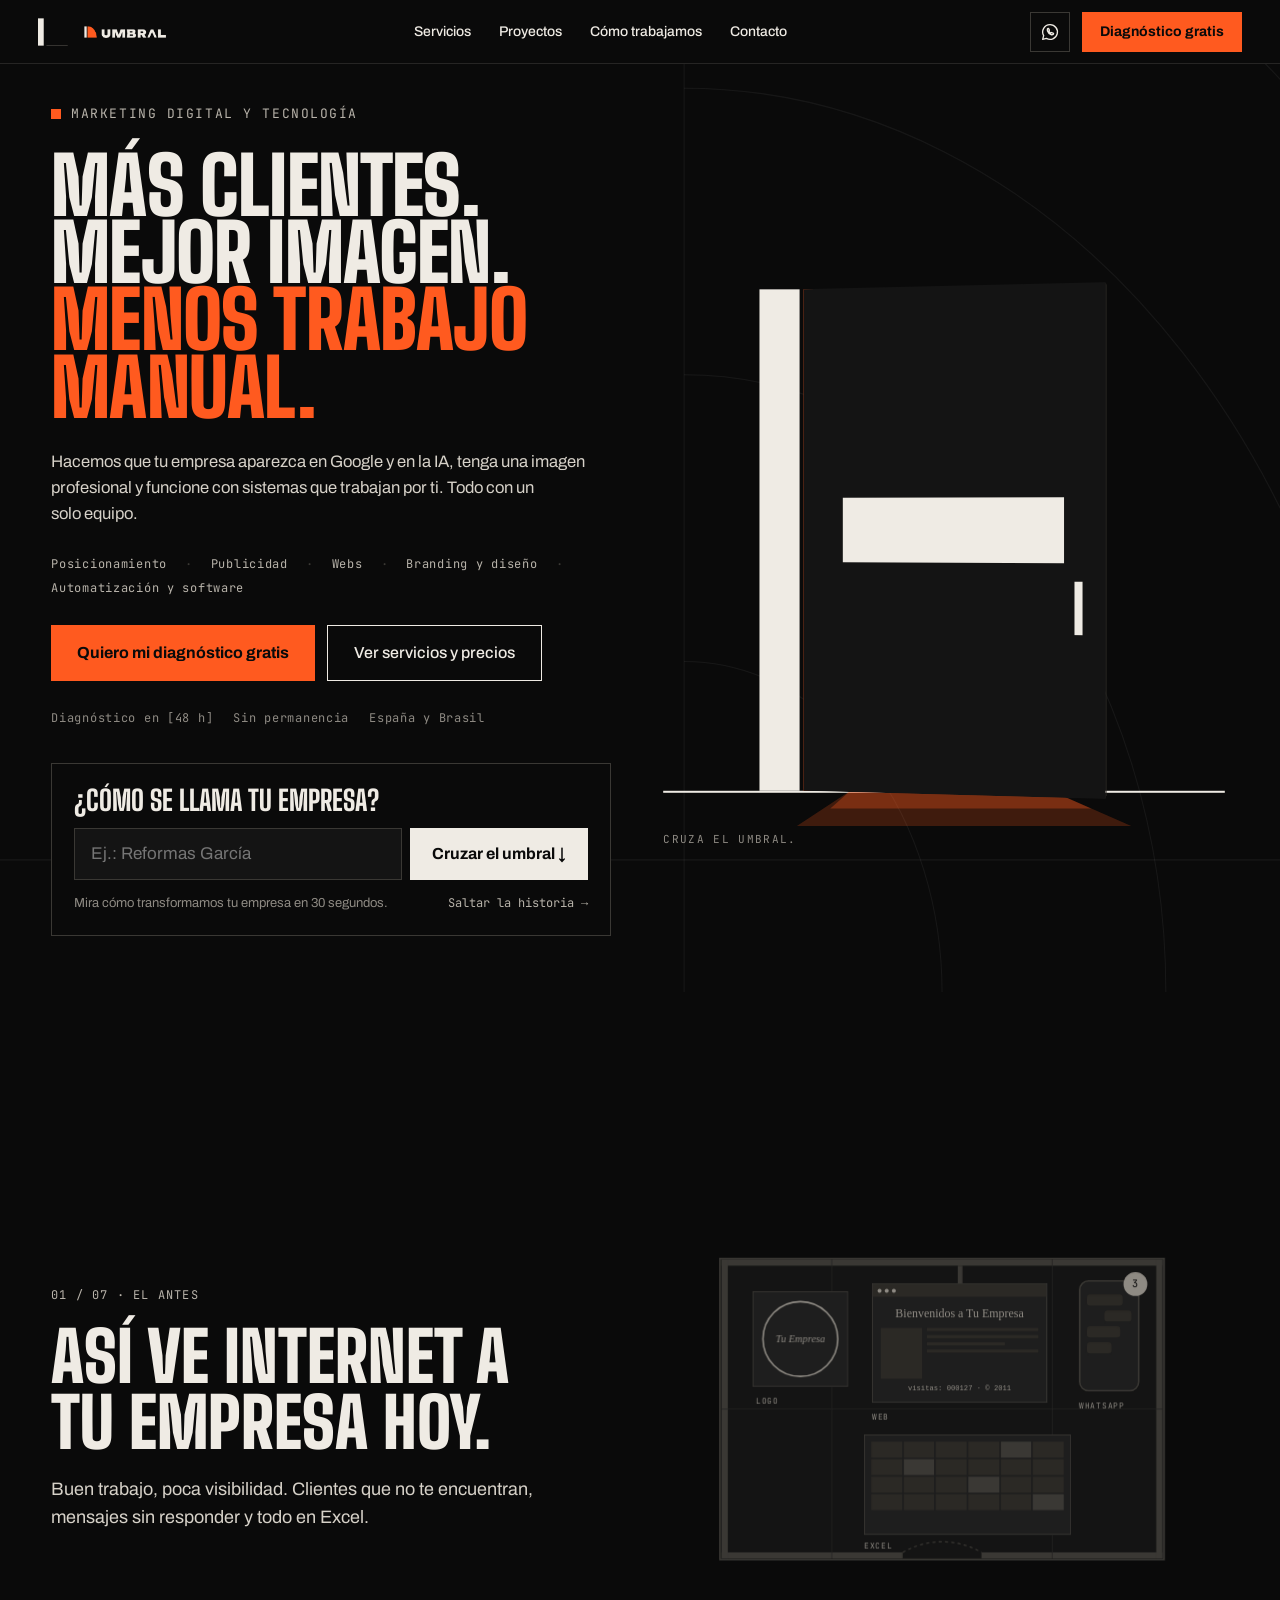
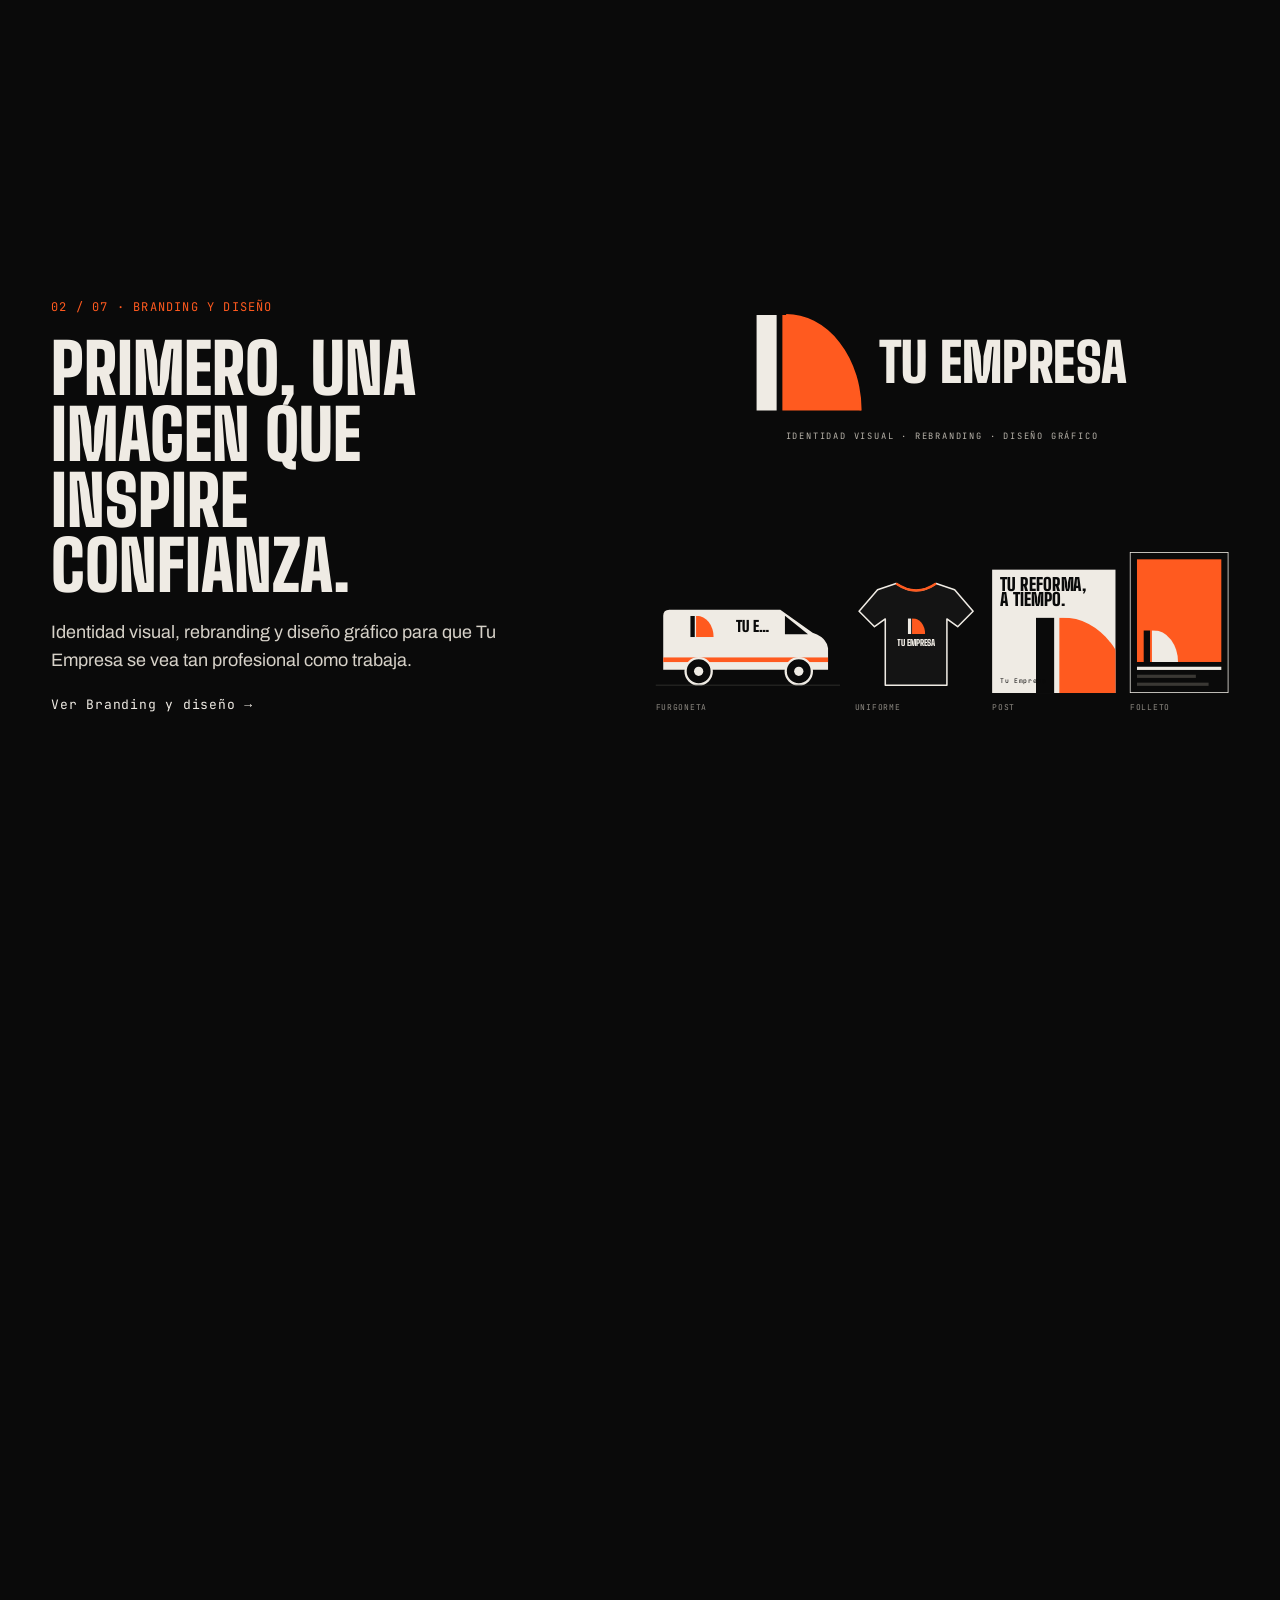
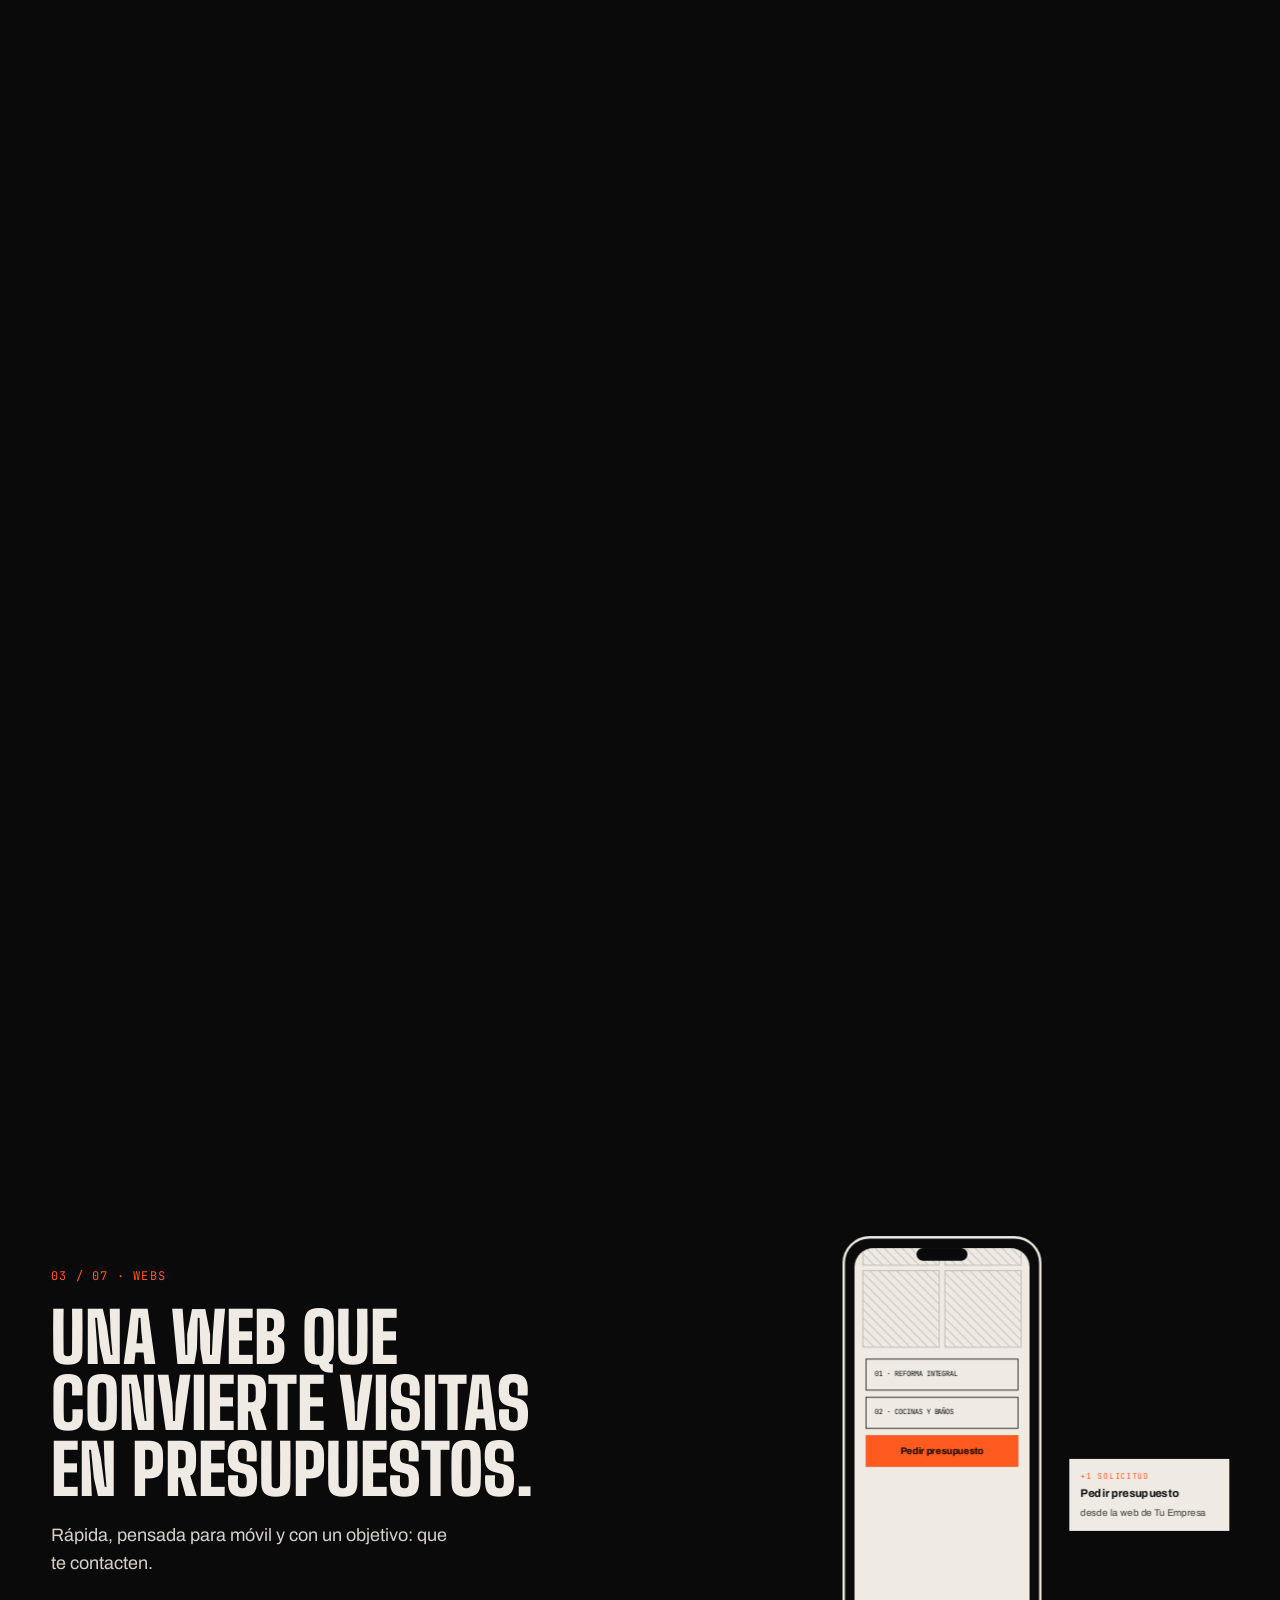
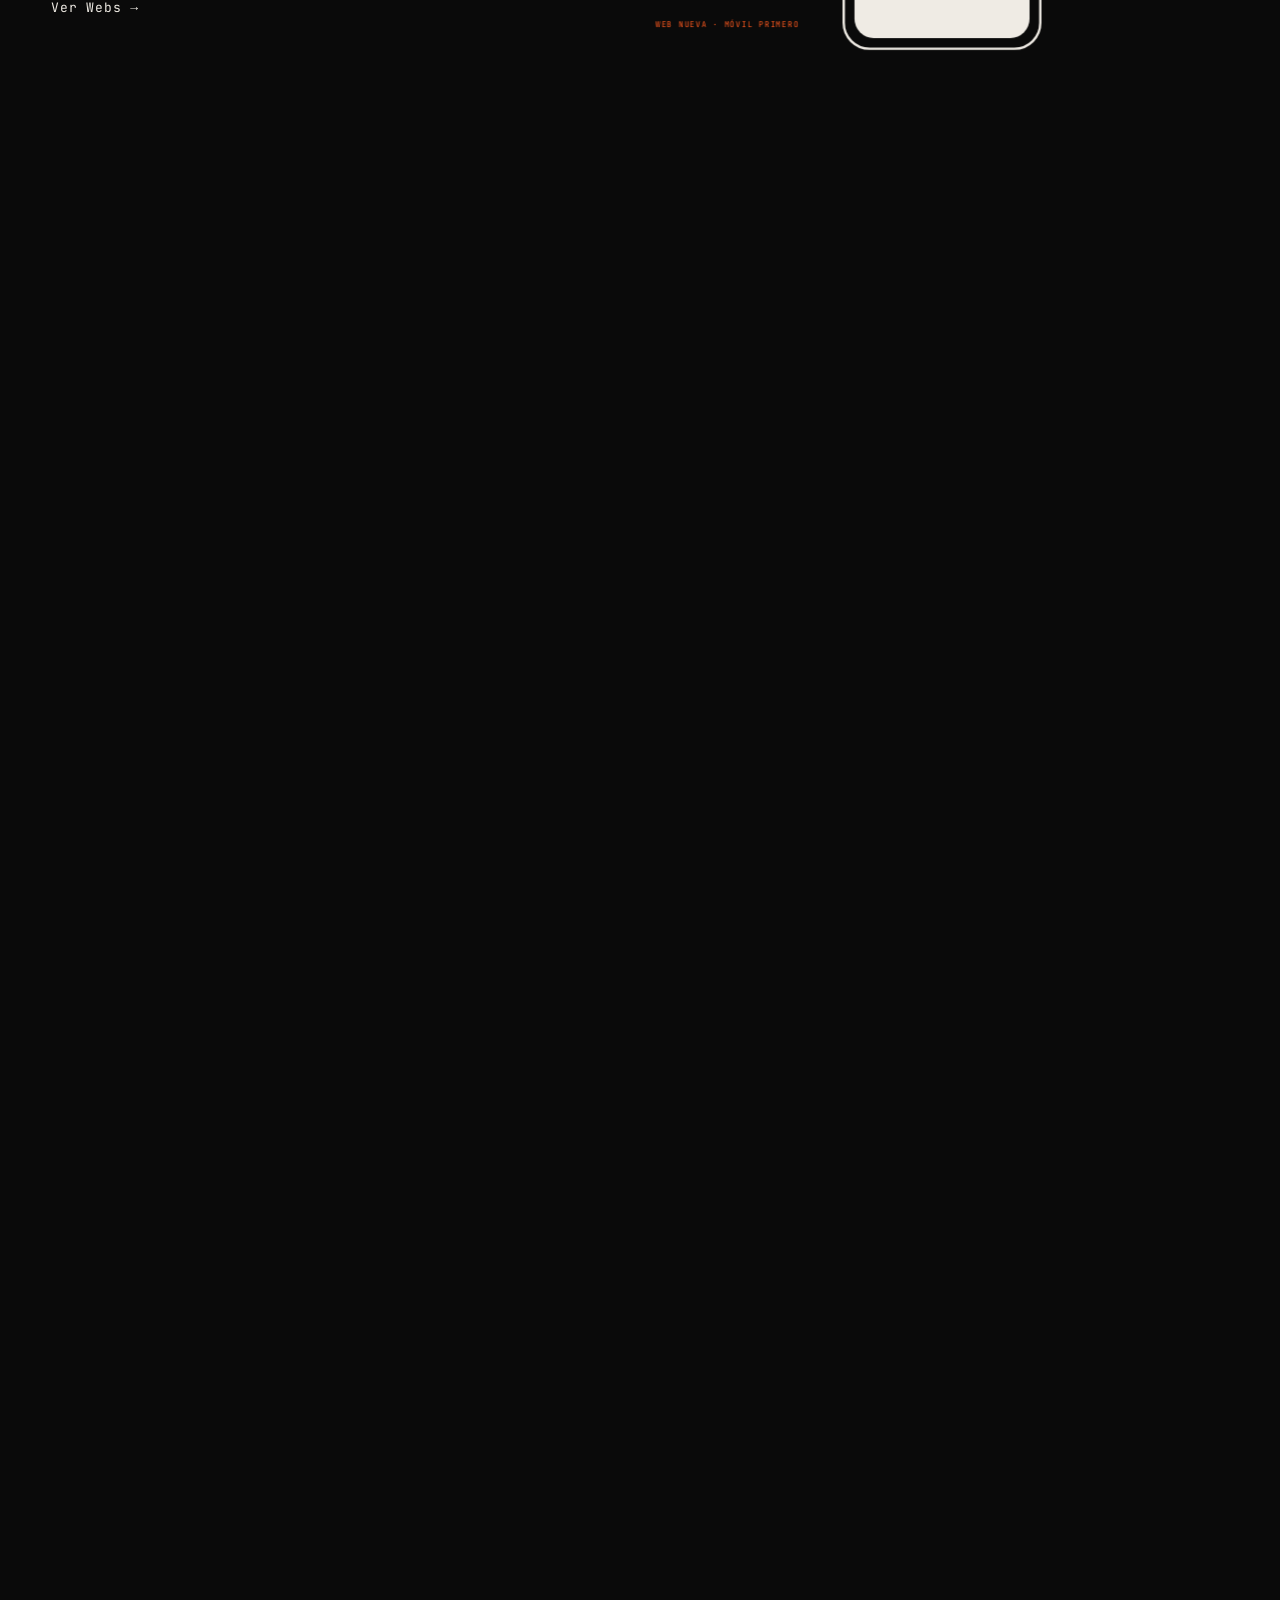
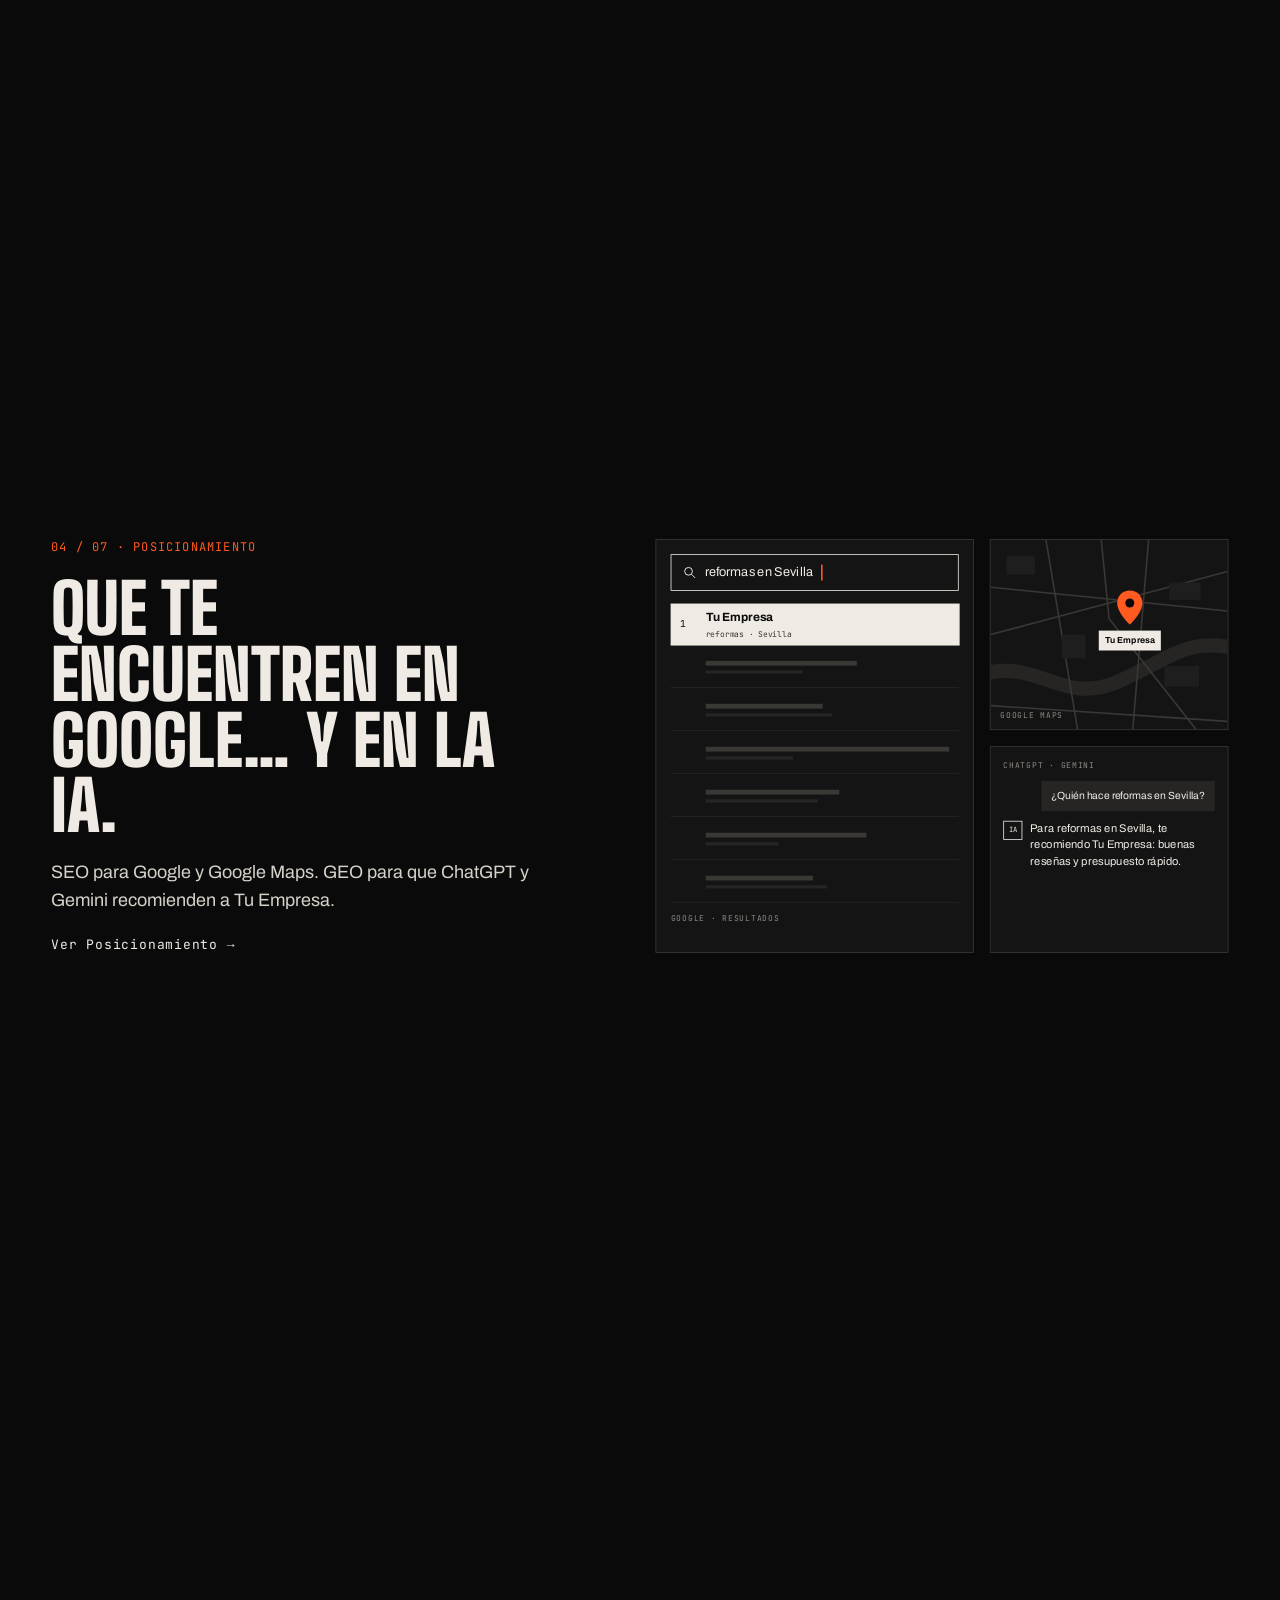
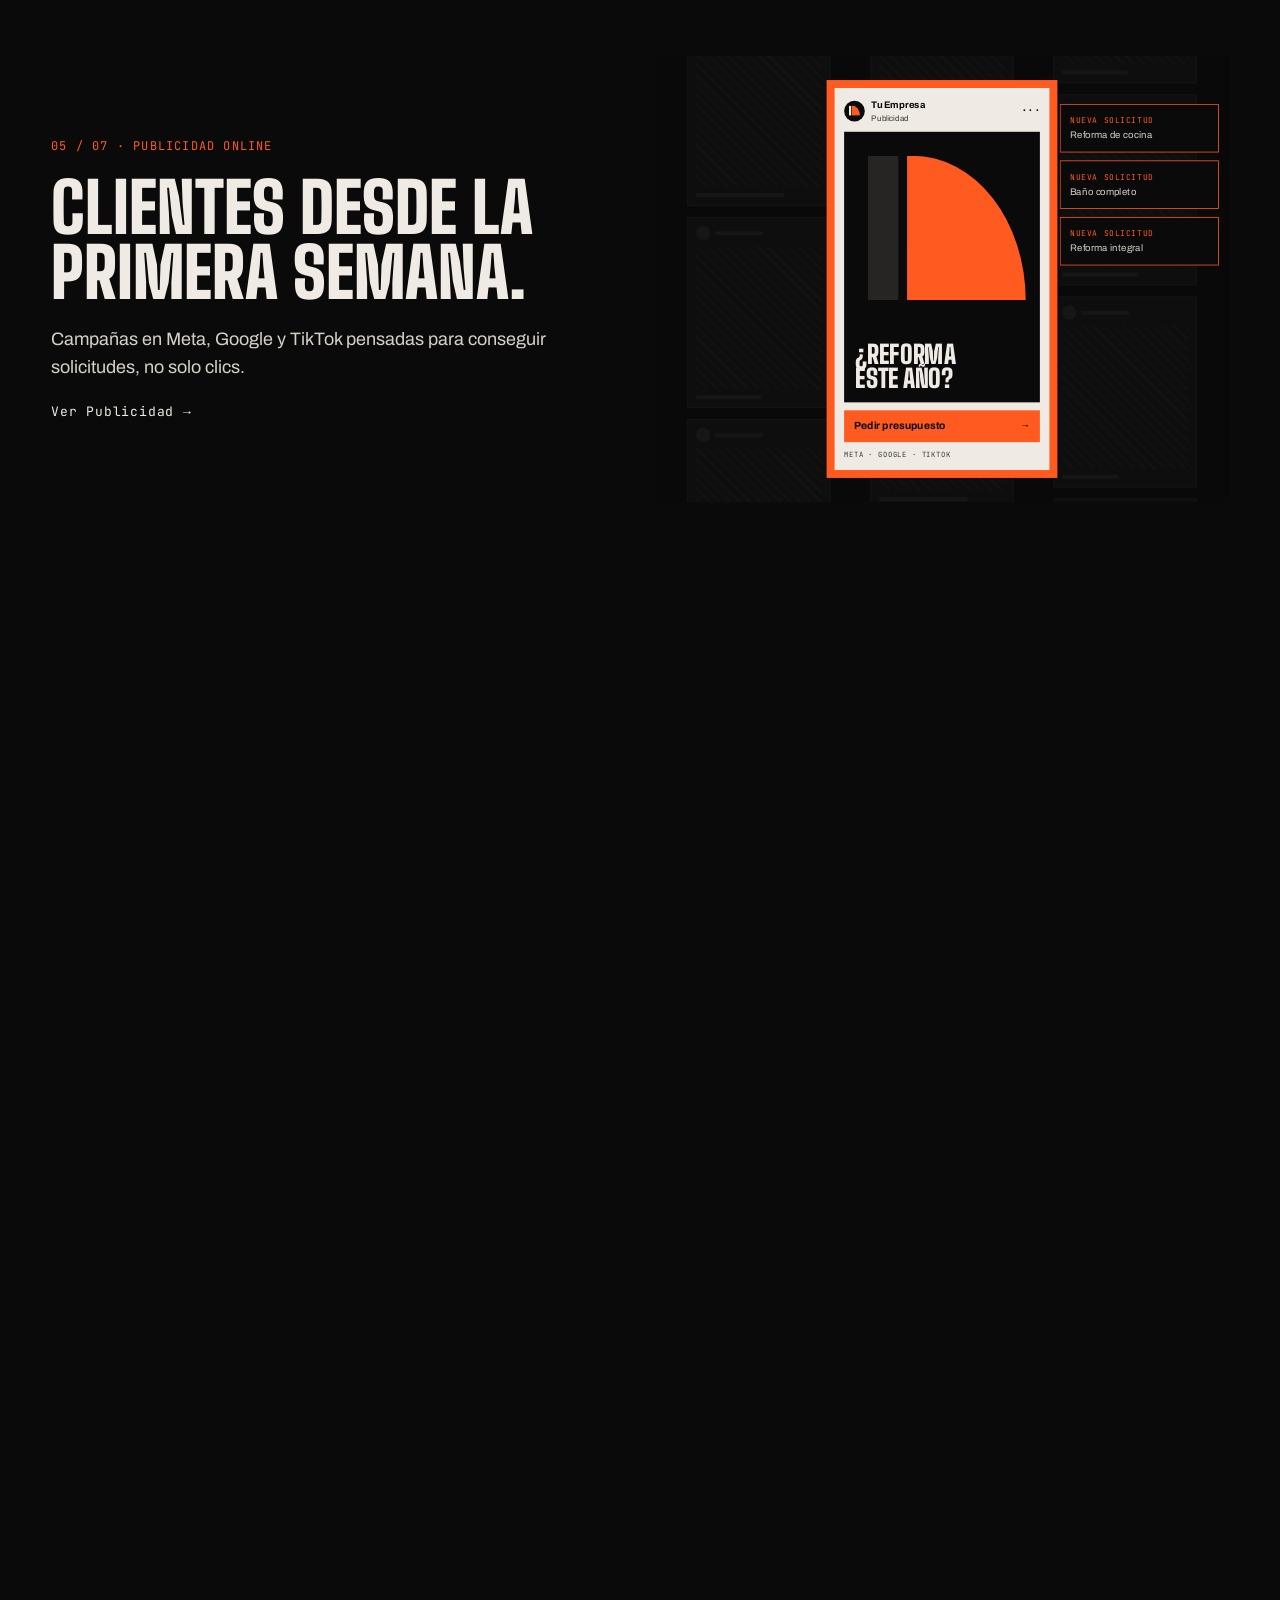
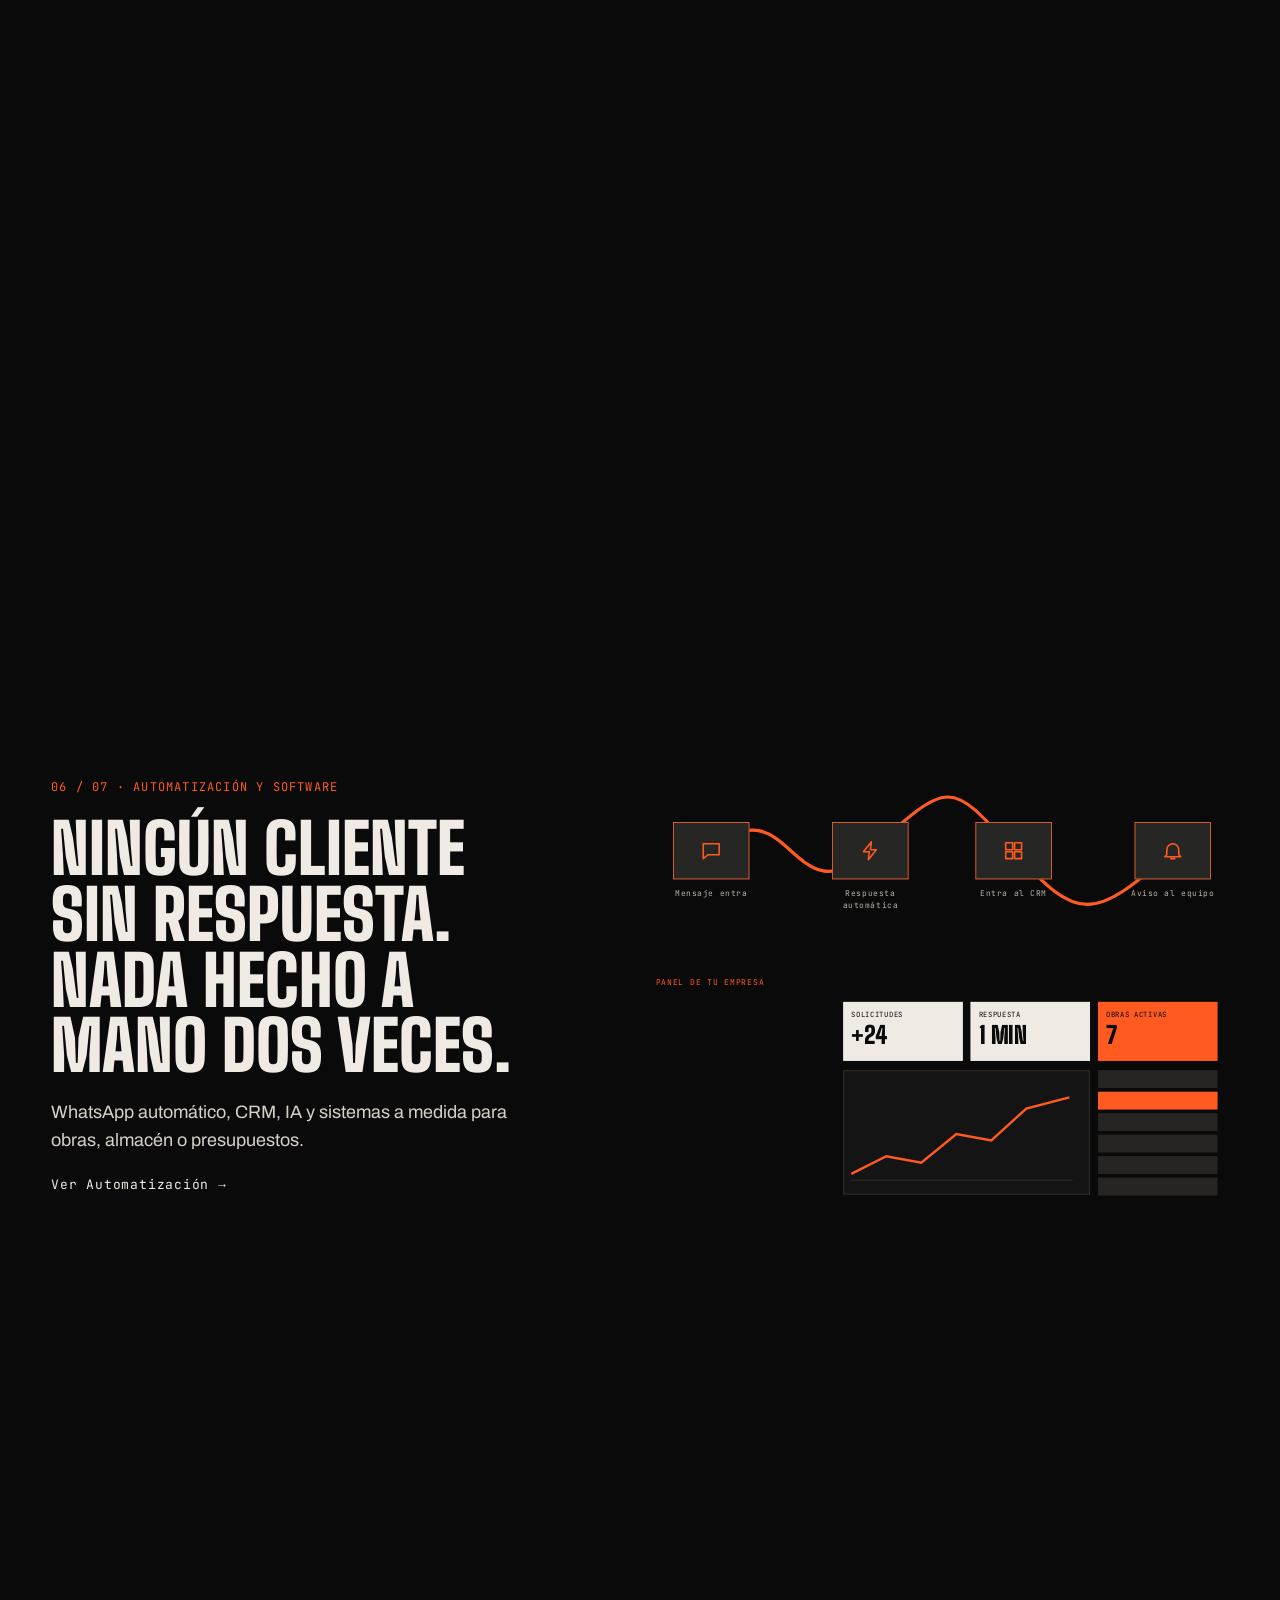
==== commit 1b00951d: "Formulário completo: nome, email, história e prazo O formulário pedia empresa, uma escolha entre qua" ====
--- a/index.html
+++ b/index.html
@@ -6,7 +6,7 @@
 <title>Umbral · Marketing digital y tecnología para empresas | Sevilla</title>
 <meta name="description" content="Webs, posicionamiento en Google y en la IA, publicidad, branding y automatización para pymes. Pide tu diagnóstico gratis.">
 <meta name="theme-color" content="#0A0A0A">
-<link rel="canonical" href="https://umbral.es/">
+<link rel="canonical" href="https://umbralcreative.com/">
 
 <!-- Open Graph / redes -->
 <meta property="og:type" content="website">
@@ -14,7 +14,8 @@
 <meta property="og:site_name" content="Umbral">
 <meta property="og:title" content="Umbral · Marketing digital y tecnología para empresas">
 <meta property="og:description" content="Webs, posicionamiento en Google y en la IA, publicidad, branding y automatización para pymes. Pide tu diagnóstico gratis.">
-<meta property="og:image" content="assets/logos/logo-horizontal-cal.png">
+<meta property="og:url" content="https://umbralcreative.com/">
+<meta property="og:image" content="https://umbralcreative.com/assets/logos/logo-horizontal-cal.png">
 <meta name="twitter:card" content="summary_large_image">
 
 <link rel="icon" href="assets/svg/simbolo-cal.svg" type="image/svg+xml">
@@ -1135,20 +1136,29 @@
     <p class="contacto__intro">Pide tu diagnóstico gratis. En [48 h] te decimos qué está frenando a <strong data-nombre>Tu Empresa</strong> y cómo solucionarlo.</p>
 
     <form class="contacto__form" data-form novalidate>
+      <div class="campo-fila">
+        <div class="campo">
+          <label class="campo__label" for="f-nombre">Tu nombre *</label>
+          <input id="f-nombre" type="text" name="nombre" placeholder="Ej.: Ana García" autocomplete="name" required>
+          <span class="campo__error">Dinos cómo te llamas.</span>
+        </div>
+
+        <div class="campo">
+          <label class="campo__label" for="f-empresa">Tu empresa *</label>
+          <input id="f-empresa" type="text" name="empresa" placeholder="Ej.: Reformas García" autocomplete="organization" required data-nombre-input>
+          <span class="campo__error">Dinos cómo se llama tu empresa.</span>
+        </div>
+      </div>
+
       <div class="campo">
-        <label class="campo__label" for="f-empresa">Nombre de tu empresa *</label>
-        <input id="f-empresa" type="text" name="empresa" placeholder="Ej.: Reformas García" autocomplete="organization" required data-nombre-input>
-        <span class="campo__error">Dinos cómo se llama tu empresa.</span>
-      </div>
-
-      <div class="campo">
-        <label class="campo__label" for="f-web">Tu web</label>
+        <label class="campo__label" for="f-web">Tu web <span class="campo__opcional">opcional</span></label>
         <input id="f-web" type="url" name="web" placeholder="https://" autocomplete="url">
+        <span class="campo__ayuda">Si todavía no tienes, déjalo en blanco. También es un punto de partida.</span>
       </div>
 
       <div class="campo" data-chips-campo>
         <span class="campo__label" id="label-necesidad">¿Qué necesitas? *</span>
-        <div class="chips" role="group" aria-labelledby="label-necesidad" data-chips>
+        <div class="chips" role="group" aria-labelledby="label-necesidad" data-chips="necesidad">
           <button class="chip" type="button" aria-pressed="false">Más clientes</button>
           <button class="chip" type="button" aria-pressed="false">Web o imagen</button>
           <button class="chip" type="button" aria-pressed="false">Automatizar o un sistema</button>
@@ -1159,9 +1169,30 @@
       </div>
 
       <div class="campo">
-        <label class="campo__label" for="f-whatsapp">WhatsApp *</label>
-        <input id="f-whatsapp" type="tel" name="whatsapp" placeholder="+34 600 000 000" autocomplete="tel" required>
-        <span class="campo__error">Necesitamos tu WhatsApp para responderte.</span>
+        <label class="campo__label" for="f-mensaje">Cuéntanos tu situación <span class="campo__opcional">opcional</span></label>
+        <textarea id="f-mensaje" name="mensaje" rows="4" maxlength="1500" placeholder="Por ejemplo: a qué te dedicas y dónde, cómo te llegan los clientes hoy, qué has probado y qué te gustaría que pasara dentro de seis meses. Escríbelo como se lo contarías a alguien."></textarea>
+        <span class="campo__ayuda">Cuanto más nos cuentes, más concreta será la respuesta. <span class="campo__contador" data-contador>0/1500</span></span>
+      </div>
+
+      <div class="campo" data-chips-campo="cuando">
+        <span class="campo__label" id="label-cuando">¿Cuándo quieres empezar? <span class="campo__opcional">opcional</span></span>
+        <div class="chips" role="group" aria-labelledby="label-cuando" data-chips="cuando">
+          <button class="chip" type="button" aria-pressed="false">Cuanto antes</button>
+          <button class="chip" type="button" aria-pressed="false">Este mes</button>
+          <button class="chip" type="button" aria-pressed="false">En unos meses</button>
+          <button class="chip" type="button" aria-pressed="false">Solo estoy mirando</button>
+        </div>
+        <input type="hidden" name="cuando" data-cuando>
+      </div>
+
+      <div class="campo" data-contacto-campo>
+        <span class="campo__label" id="label-contacto">¿Cómo te respondemos? *</span>
+        <span class="campo__ayuda">Con uno basta. Solemos responder por WhatsApp.</span>
+        <div class="campo-fila" role="group" aria-labelledby="label-contacto">
+          <input id="f-whatsapp" type="tel" name="whatsapp" placeholder="WhatsApp · +34 600 000 000" aria-label="Tu WhatsApp" autocomplete="tel">
+          <input id="f-email" type="email" name="email" placeholder="Email · ana@tuempresa.es" aria-label="Tu email" autocomplete="email">
+        </div>
+        <span class="campo__error">Déjanos al menos una forma de contacto: WhatsApp o email.</span>
       </div>
 
       <div class="campo">
@@ -1172,12 +1203,15 @@
         <span class="campo__error">Tienes que aceptar la política de privacidad.</span>
       </div>
 
+      <!-- Trampa para robots: invisible para personas, los bots la rellenan y el servidor descarta el envío. -->
+      <input class="campo__trampa" type="text" name="botcheck" tabindex="-1" autocomplete="off" aria-hidden="true">
+
       <button class="contacto__enviar" type="submit">
         <span>Quiero mi diagnóstico gratis</span><span aria-hidden="true">→</span>
       </button>
 
       <p class="contacto__pie">
-        <span>Te respondemos por WhatsApp. Sin compromiso.</span>
+        <span>Te respondemos por donde nos digas. Sin compromiso.</span>
         <a href="#" data-enlace="whatsapp">Prefiero escribir por WhatsApp</a>
       </p>
     </form>
@@ -1207,7 +1241,7 @@
     <div class="footer__contacto">
       <a href="#" data-enlace="email">[email]</a>
       <a href="#" data-enlace="whatsapp">[WhatsApp]</a>
-      <a href="#" data-enlace="instagram">[Instagram]</a>
+      <a href="https://www.instagram.com/umbralcreative.es/" data-enlace="instagram" target="_blank" rel="noopener">Instagram</a>
       <a href="#" data-enlace="linkedin">[LinkedIn]</a>
     </div>
   </div>
@@ -1230,11 +1264,12 @@
   "@graph": [
     {
       "@type": "LocalBusiness",
-      "@id": "https://umbral.es/#empresa",
+      "@id": "https://umbralcreative.com/#empresa",
       "name": "Umbral",
       "description": "Marketing digital y tecnología para empresas: webs, posicionamiento en Google y en la IA, publicidad, branding y automatización.",
-      "url": "https://umbral.es/",
-      "image": "https://umbral.es/assets/logos/logo-horizontal-cal.png",
+      "url": "https://umbralcreative.com/",
+      "image": "https://umbralcreative.com/assets/logos/logo-horizontal-cal.png",
+      "sameAs": ["https://www.instagram.com/umbralcreative.es/"],
       "address": {
         "@type": "PostalAddress",
         "addressLocality": "Sevilla",
@@ -1248,7 +1283,7 @@
     },
     {
       "@type": "FAQPage",
-      "@id": "https://umbral.es/#faq",
+      "@id": "https://umbralcreative.com/#faq",
       "mainEntity": [
         { "@type": "Question", "name": "¿Y si ya tengo web?", "acceptedAnswer": { "@type": "Answer", "text": "La analizamos en el diagnóstico. Si funciona, la mejoramos; si no, te proponemos una nueva." } },
         { "@type": "Question", "name": "¿Puedo contratar solo un servicio?", "acceptedAnswer": { "@type": "Answer", "text": "Sí. Empieza por lo que más necesites y crece después." } },
--- a/css/bloques.css
+++ b/css/bloques.css
@@ -727,7 +727,9 @@
 
 .campo input[type='text'],
 .campo input[type='url'],
-.campo input[type='tel'] {
+.campo input[type='tel'],
+.campo input[type='email'],
+.campo textarea {
   height: 50px;
   padding: 0 14px;
   border: 1px solid var(--umbral-negro);
@@ -738,9 +740,52 @@
   transition: border-color var(--dur-fast) linear, box-shadow var(--dur-fast) linear;
 }
 
-.campo input:focus {
+/* El área de texto es la que invita a contar: respira más que un campo de una línea. */
+.campo textarea {
+  height: auto;
+  min-height: 112px;
+  padding: 12px 14px;
+  font-family: inherit;
+  line-height: 1.5;
+  resize: vertical;
+}
+
+.campo input:focus,
+.campo textarea:focus {
   border-color: var(--umbral-naranja);
   box-shadow: 0 0 0 2px var(--umbral-naranja);
+}
+
+/* Dos campos lado a lado en escritorio; uno debajo del otro en móvil. */
+.campo-fila {
+  display: grid;
+  grid-template-columns: repeat(2, minmax(0, 1fr));
+  gap: 18px;
+}
+
+.campo__ayuda {
+  font-size: 12px;
+  line-height: 1.45;
+  color: var(--umbral-tierra-2);
+}
+
+.campo__opcional {
+  font-family: var(--font-mono);
+  font-size: 10px;
+  letter-spacing: .08em;
+  color: var(--umbral-tierra-2);
+}
+
+.campo__contador { font-variant-numeric: tabular-nums; }
+
+/* Trampa para robots: fuera de la vista, pero rellenable por un bot. */
+.campo__trampa {
+  position: absolute;
+  left: -9999px;
+  width: 1px;
+  height: 1px;
+  opacity: 0;
+  pointer-events: none;
 }
 
 /* Mensaje de validación propio, sin depender del popup del navegador. */
@@ -751,7 +796,8 @@
   display: none;
 }
 
-.campo[data-invalido='1'] input { border-color: #C1290B; }
+.campo[data-invalido='1'] input,
+.campo[data-invalido='1'] textarea { border-color: #C1290B; }
 .campo[data-invalido='1'] .campo__error { display: block; }
 
 .chips {
@@ -891,6 +937,12 @@
 
   .contacto__form { padding: 18px; }
 
+  /* En móvil cada campo ocupa su línea: nada de dos columnas estrechas. */
+  .campo-fila { grid-template-columns: minmax(0, 1fr); }
+
+  /* El texto de ejemplo ocupa más líneas en pantalla estrecha: que quepa entero. */
+  .campo textarea { min-height: 168px; }
+
   .servicio { height: 480px; }
 
   /* En móvil la puerta del servicio se abre con tap: que no tape el CTA. */
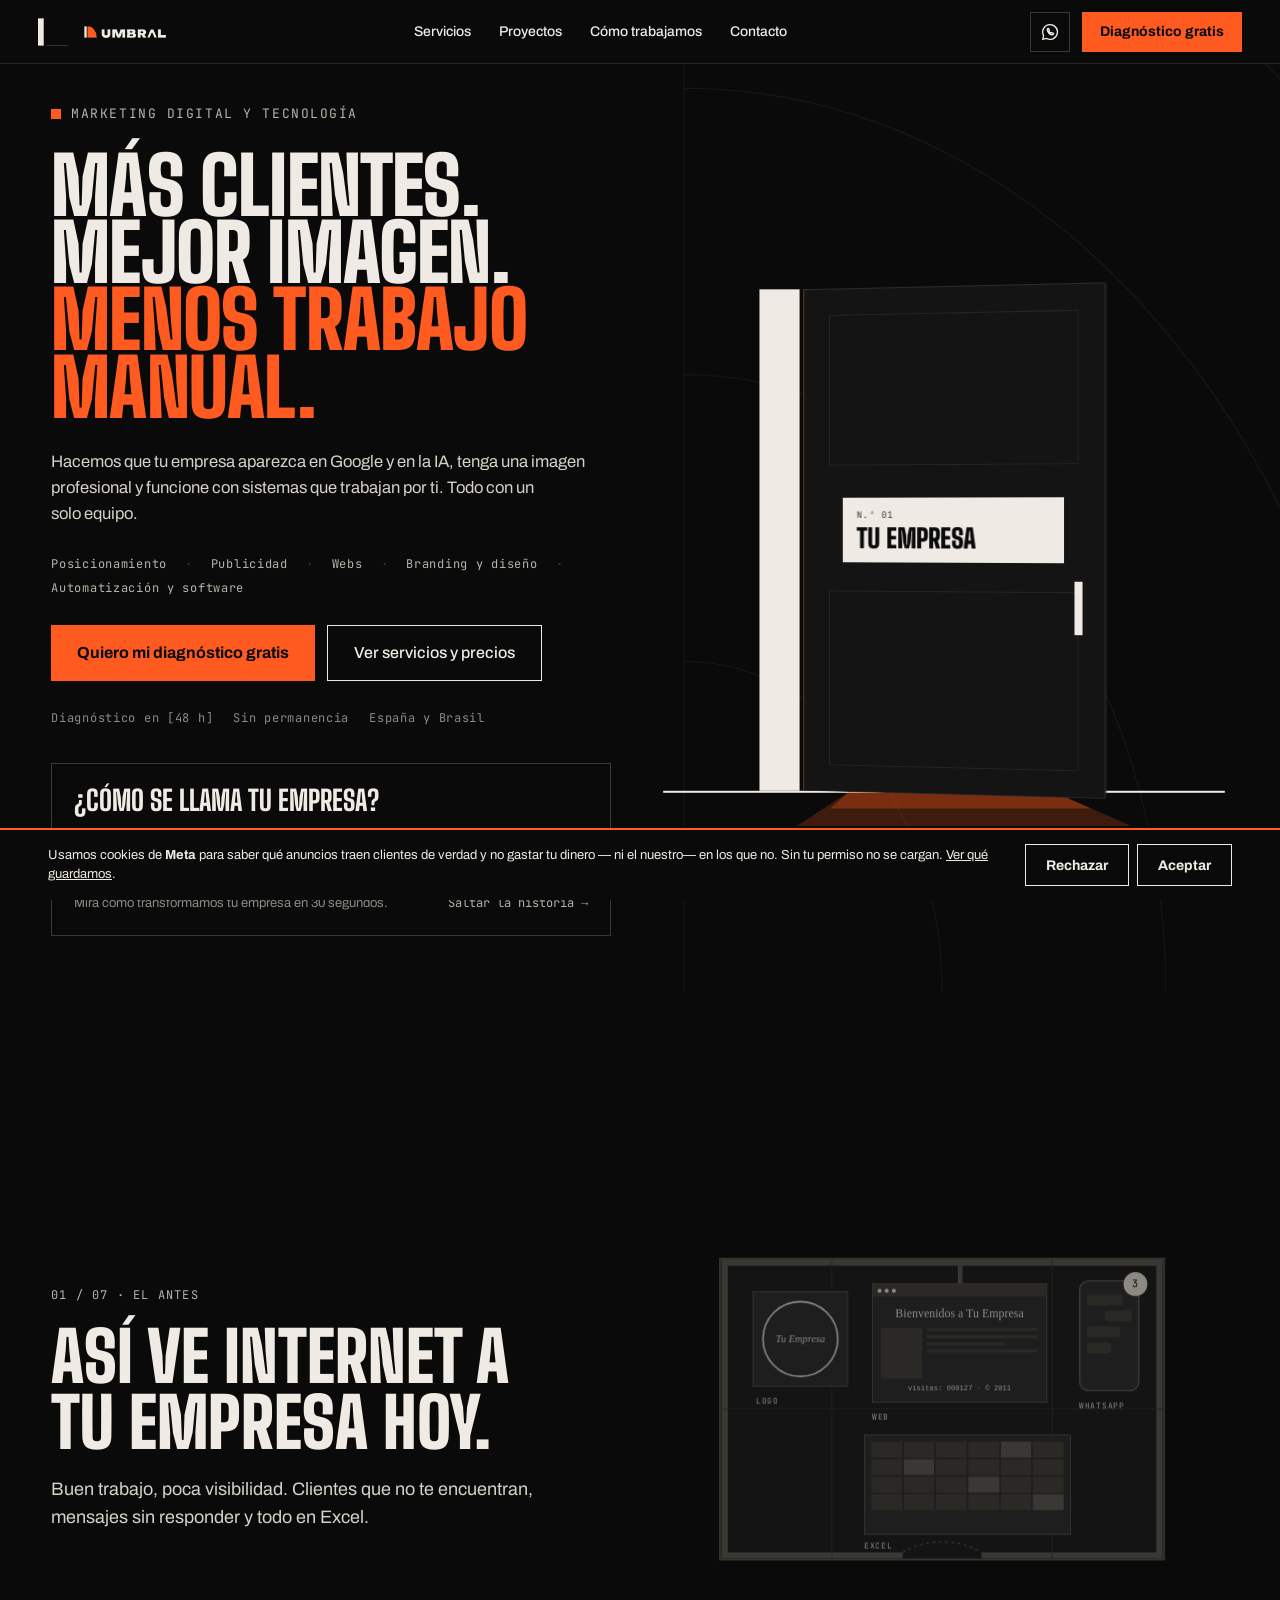
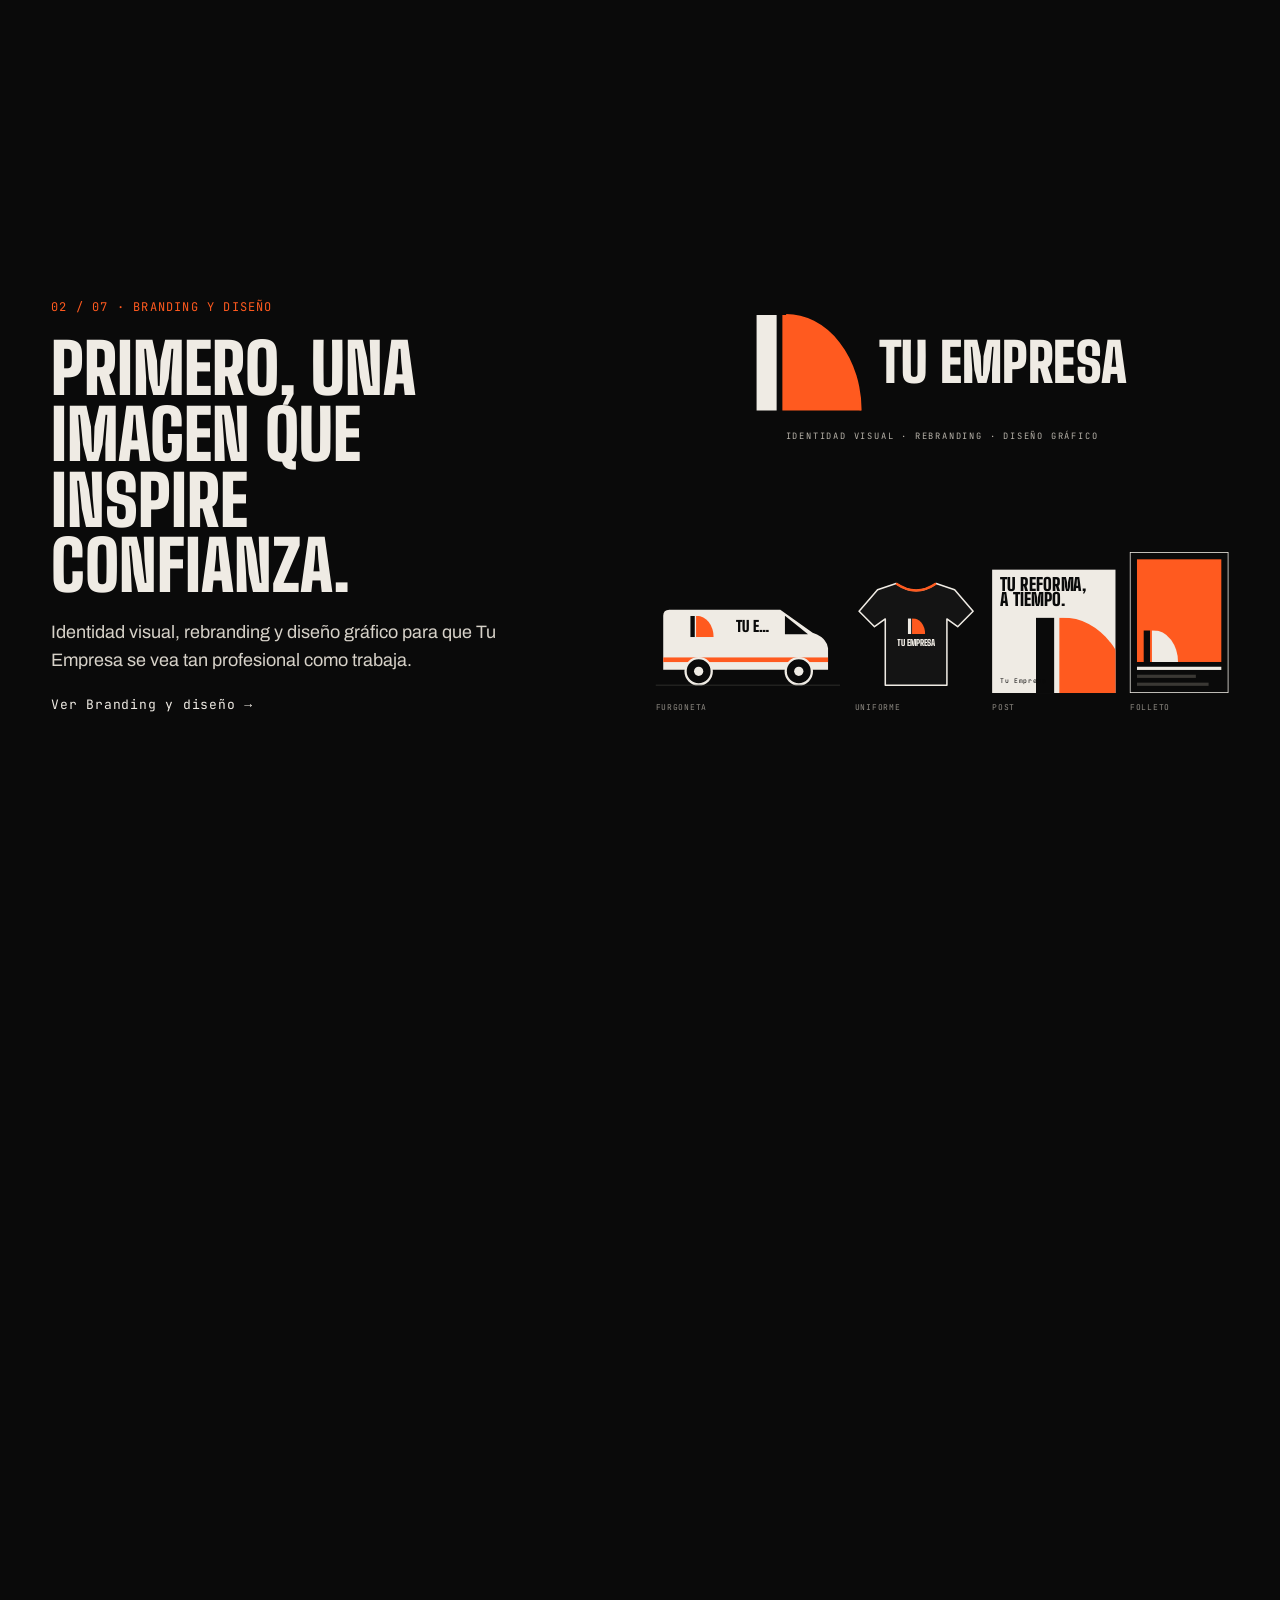
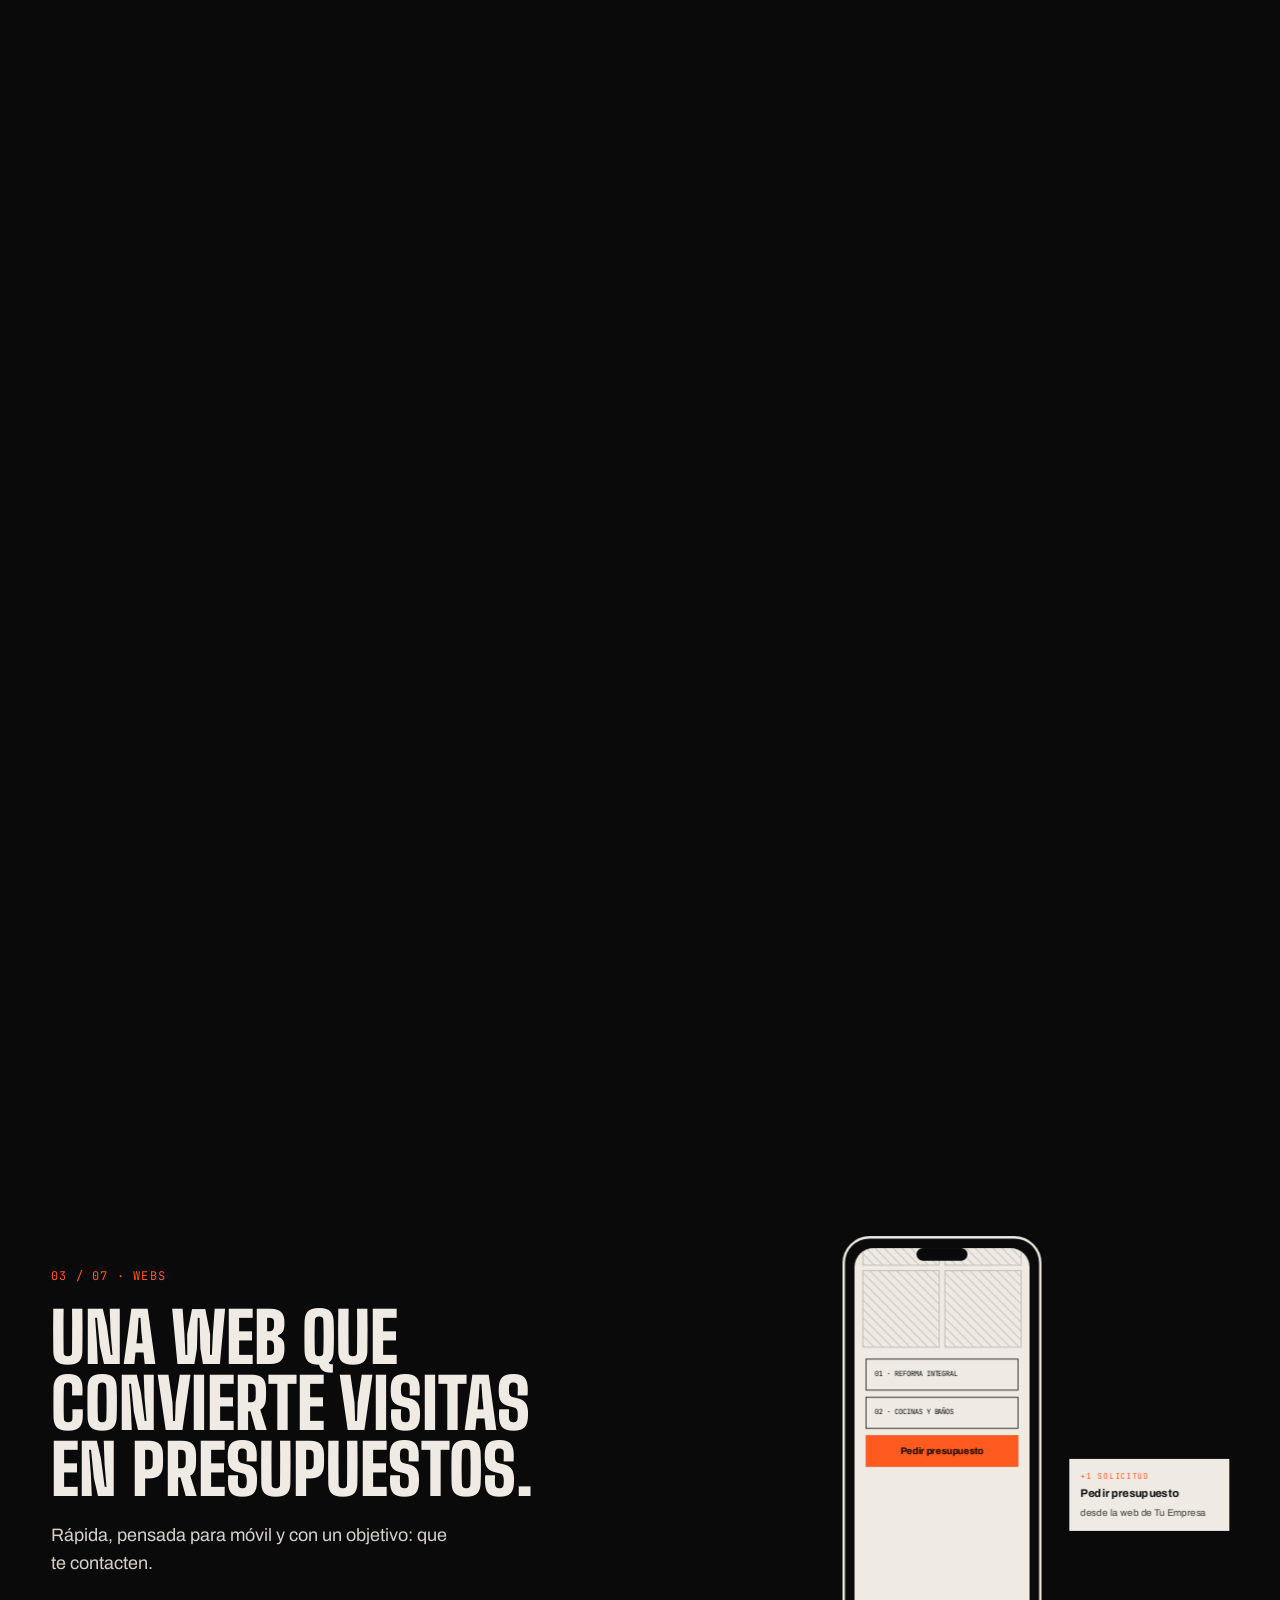
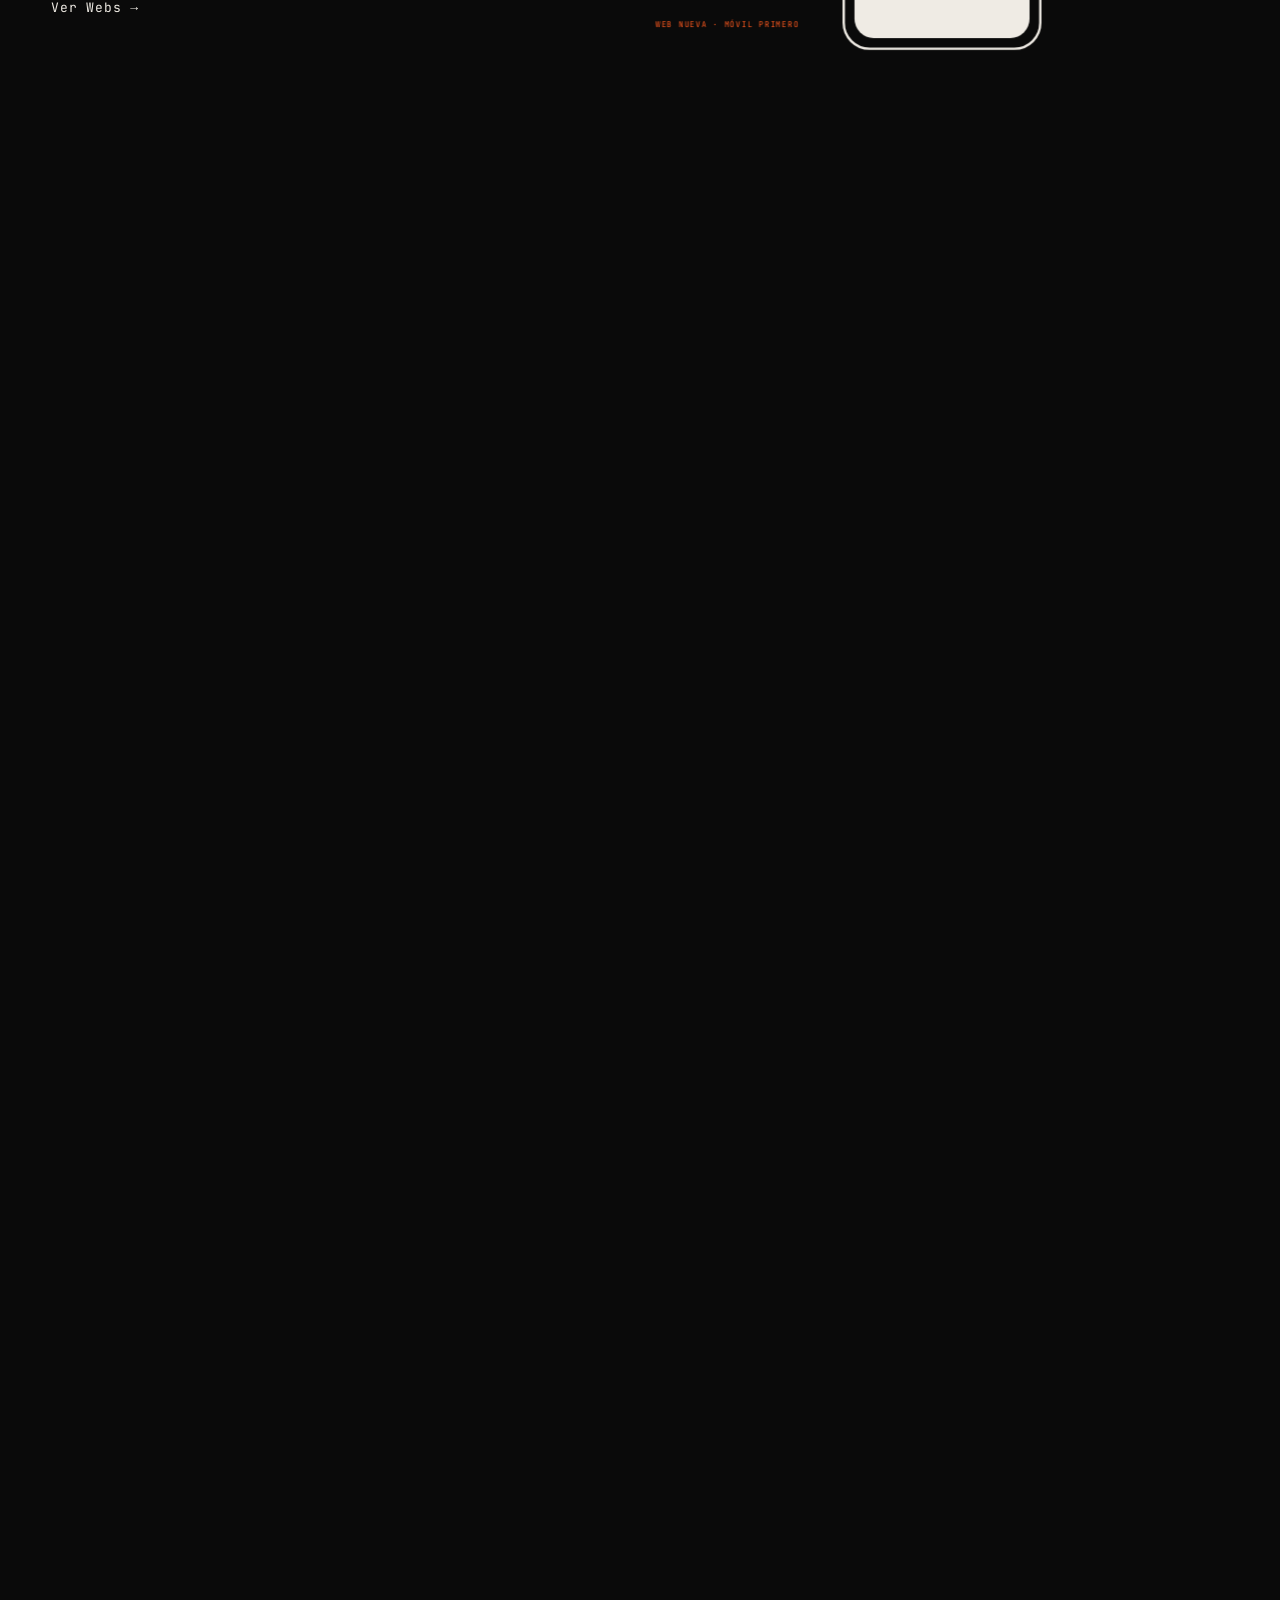
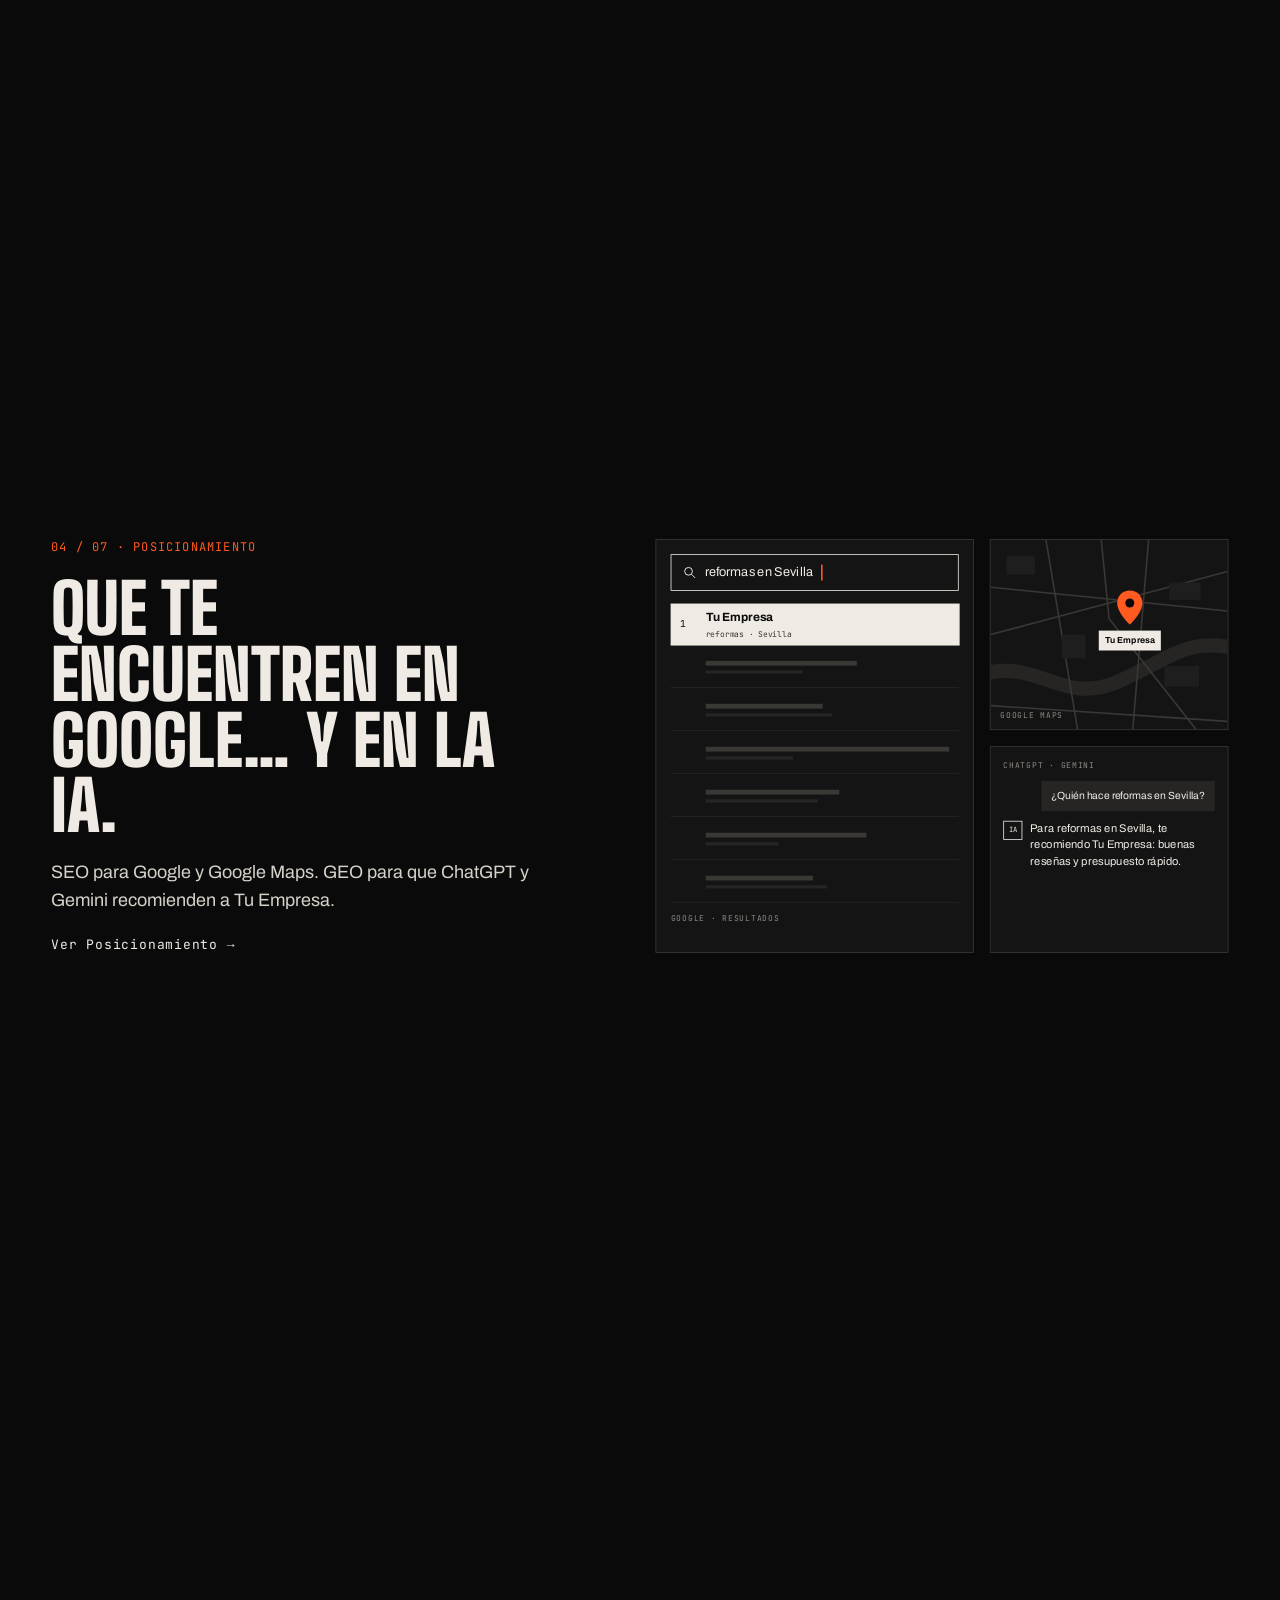
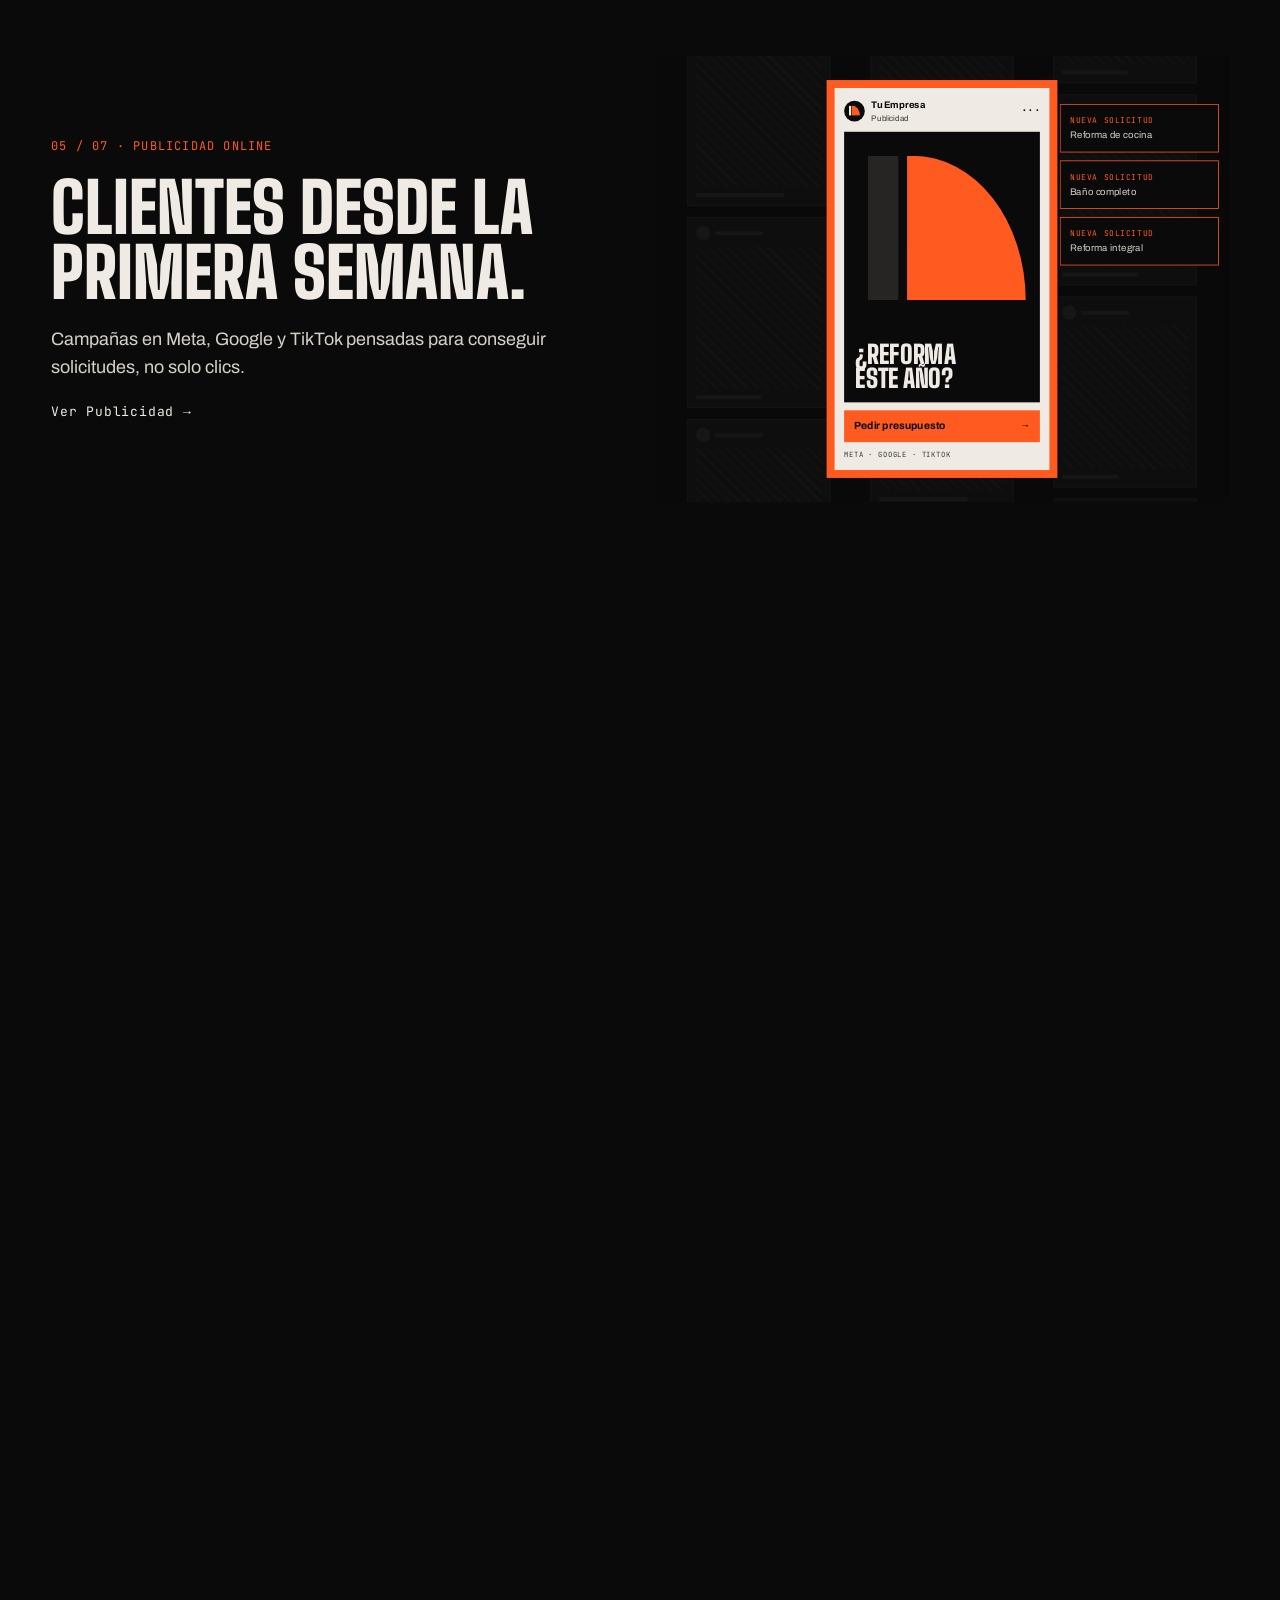
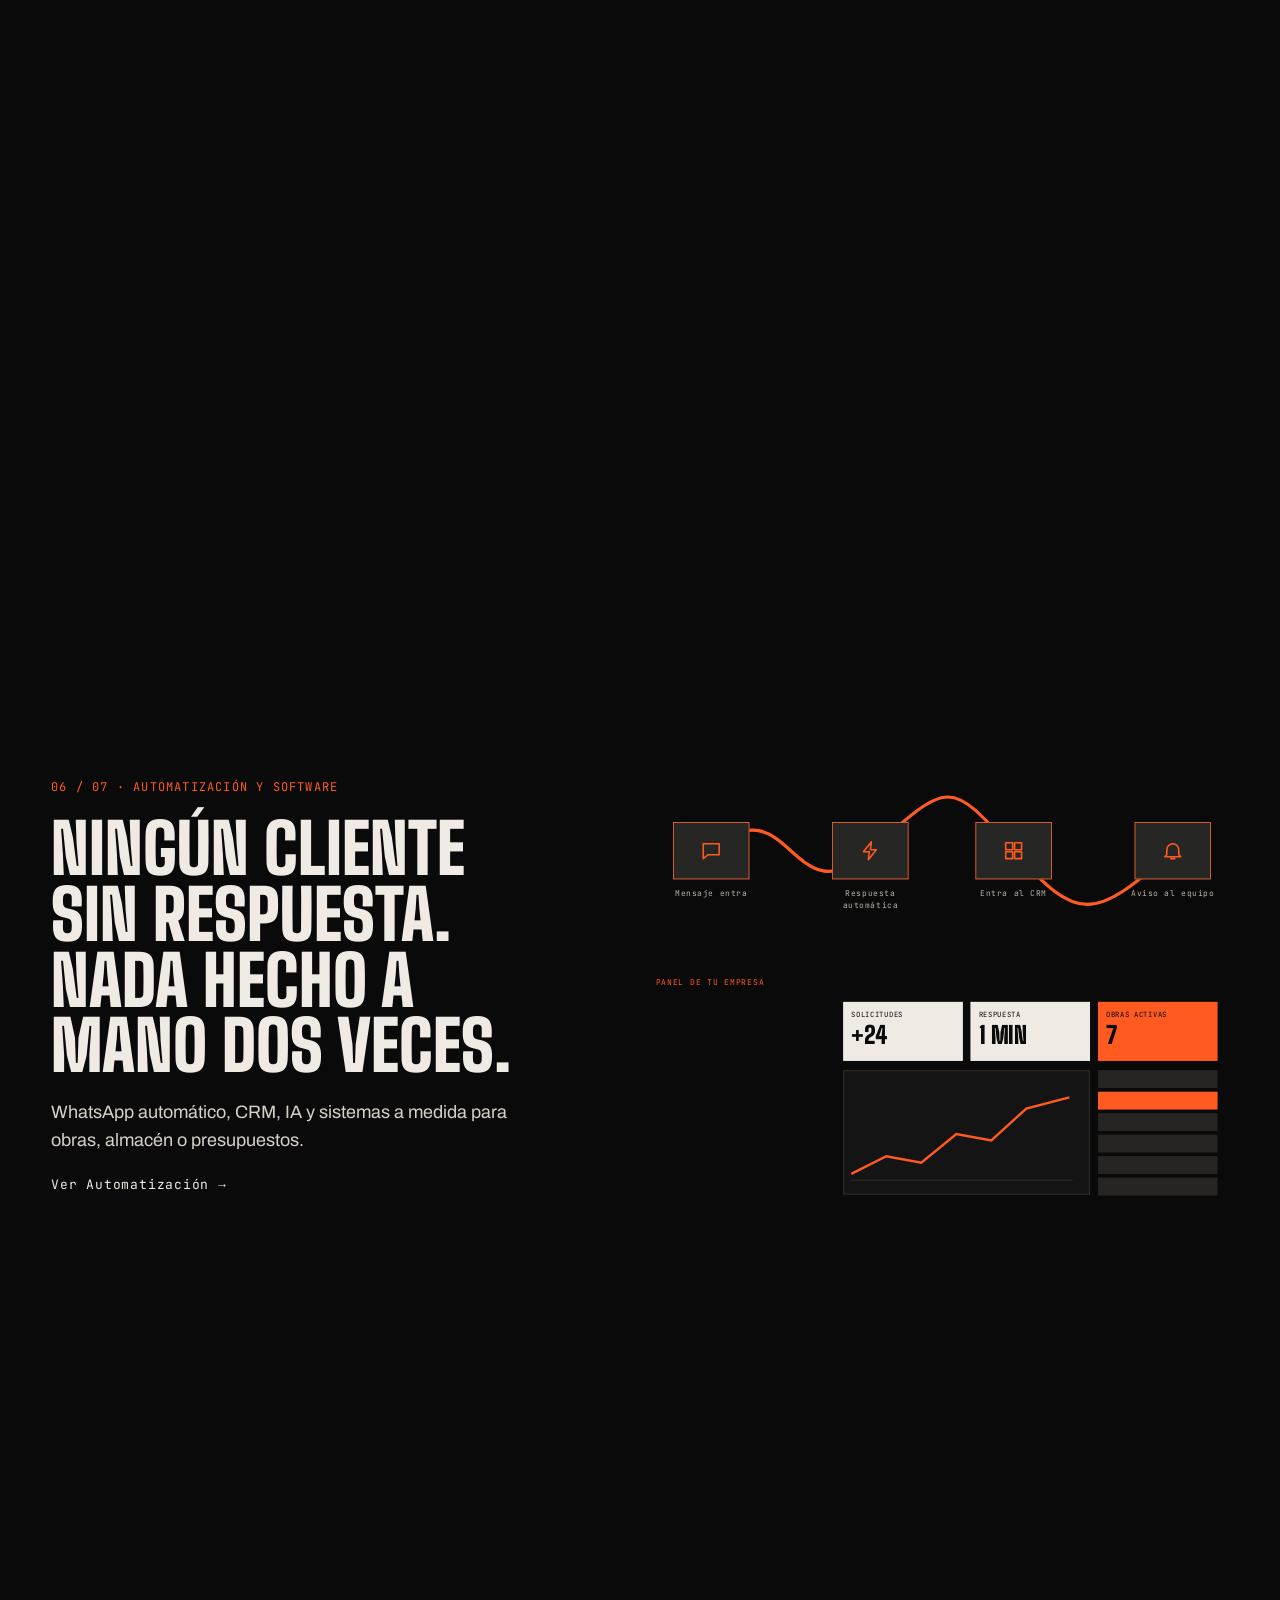
==== commit 88543aca: "Meta Pixel com consentimento, e política de cookies O diagnóstico saude_do_sinal apontou que nenhuma" ====
--- a/index.html
+++ b/index.html
@@ -31,10 +31,29 @@
 <link rel="stylesheet" href="css/bloques.css">
 
 <script type="module" src="js/app.js"></script>
+
+<!-- El Meta Pixel NO se carga aquí a propósito. Cargar fbevents.js ya revela la IP de quien visita
+     a Meta, y eso en España necesita permiso previo (LSSI art. 22.2 + RGPD). El script se inyecta
+     desde js/app.js sólo después de que la persona acepte: antes de eso el navegador no contacta
+     con Meta ni una vez. El id del dataset vive en CONFIG.pixelMeta. -->
 </head>
 <body>
 
 <a class="u-saltar" href="#inicio">Saltar al contenido</a>
+
+<!-- Aviso de cookies. Aceptar y rechazar pesan lo mismo a propósito: el RGPD exige que
+     rechazar sea tan fácil como aceptar. Se muestra sólo si aún no hay decisión guardada. -->
+<div class="cookies" data-cookies hidden role="dialog" aria-label="Aviso de cookies" aria-live="polite">
+  <p class="cookies__texto">
+    Usamos cookies de <strong>Meta</strong> para saber qué anuncios traen clientes de verdad y no gastar tu dinero —
+    ni el nuestro— en los que no. Sin tu permiso no se cargan.
+    <a href="politica-de-cookies.html">Ver qué guardamos</a>.
+  </p>
+  <div class="cookies__botones">
+    <button type="button" class="cookies__btn" data-cookies-rechazar>Rechazar</button>
+    <button type="button" class="cookies__btn" data-cookies-aceptar>Aceptar</button>
+  </div>
+</div>
 
 <!-- Sprite: la geometría del símbolo, una sola vez. -->
 <svg class="sprite" aria-hidden="true" focusable="false">
--- a/css/bloques.css
+++ b/css/bloques.css
@@ -991,3 +991,68 @@
 .servicio__nombre,
 .servicio__hoja-nombre,
 .proyecto__nombre { line-height: .95; }
+
+/* ---------- aviso de cookies ---------- */
+/* Fijo abajo y por encima de todo, pero sin tapar la página: es una barra, no un muro.
+   Aceptar y rechazar tienen el mismo peso visual a propósito (RGPD: rechazar tan fácil como aceptar). */
+.cookies {
+  position: fixed;
+  left: 0;
+  right: 0;
+  bottom: 0;
+  z-index: 9000;
+  display: flex;
+  align-items: center;
+  gap: 18px;
+  padding: 14px clamp(16px, 4vw, 48px);
+  background: var(--umbral-negro);
+  border-top: 2px solid var(--umbral-naranja);
+  color: var(--umbral-cal);
+}
+
+.cookies[hidden] { display: none; }
+
+.cookies__texto {
+  margin: 0;
+  flex: 1 1 auto;
+  font-size: 13px;
+  line-height: 1.5;
+}
+
+.cookies__texto a { color: var(--umbral-cal); text-decoration: underline; }
+
+.cookies__botones { display: flex; gap: 8px; flex: 0 0 auto; }
+
+.cookies__btn {
+  height: 42px;
+  padding: 0 20px;
+  border: 1px solid var(--umbral-cal);
+  background: transparent;
+  color: var(--umbral-cal);
+  font-size: 14px;
+  font-weight: 600;
+  cursor: pointer;
+  transition: background var(--dur-fast) linear, color var(--dur-fast) linear;
+}
+
+.cookies__btn:hover { background: var(--umbral-cal); color: var(--umbral-negro); }
+
+
+
+/* Botón para reabrir la elección desde la política de cookies. */
+.btn-cookies {
+  height: 40px;
+  padding: 0 16px;
+  border: 1px solid var(--umbral-negro);
+  background: transparent;
+  color: var(--umbral-negro);
+  font-size: 14px;
+  cursor: pointer;
+}
+
+.btn-cookies:hover { background: var(--umbral-negro); color: var(--umbral-cal); }
+
+@media (max-width: 760px) {
+  .cookies { flex-direction: column; align-items: stretch; gap: 12px; }
+  .cookies__botones > .cookies__btn { flex: 1; min-height: 44px; }
+}
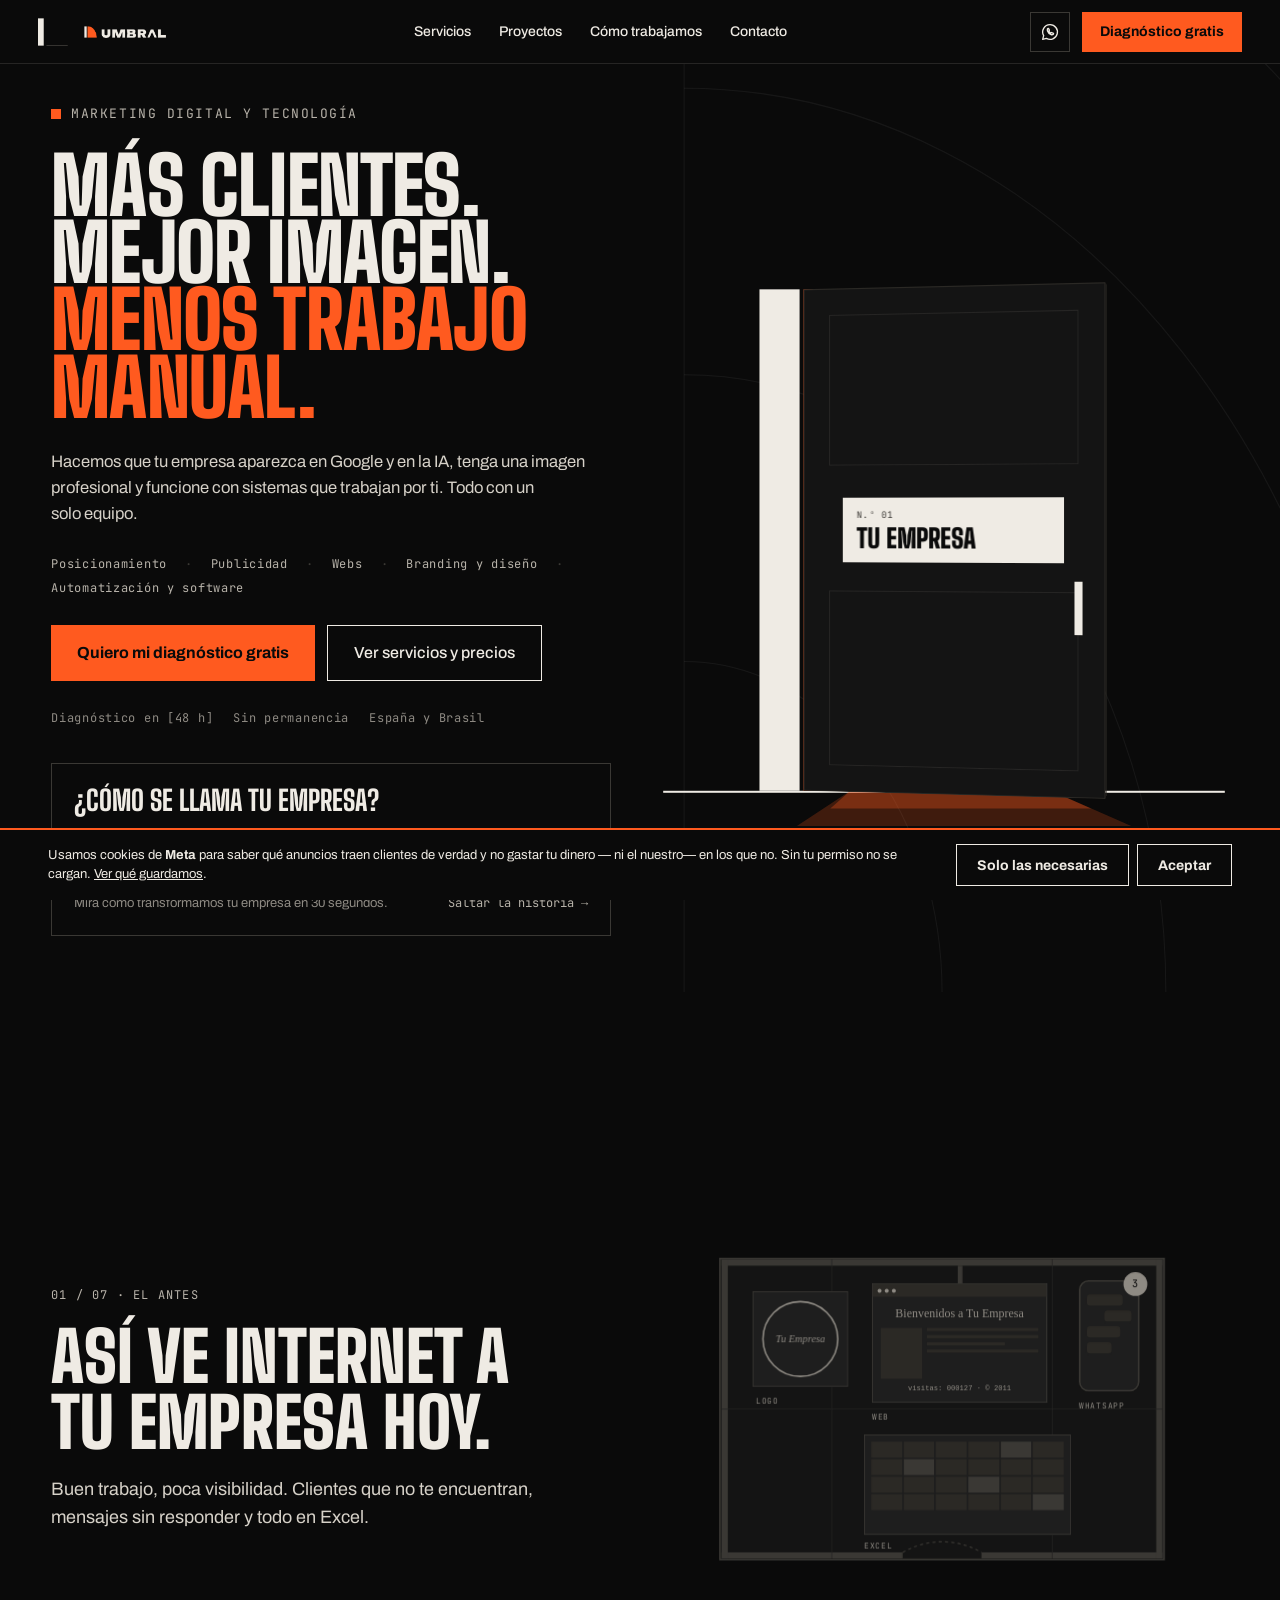
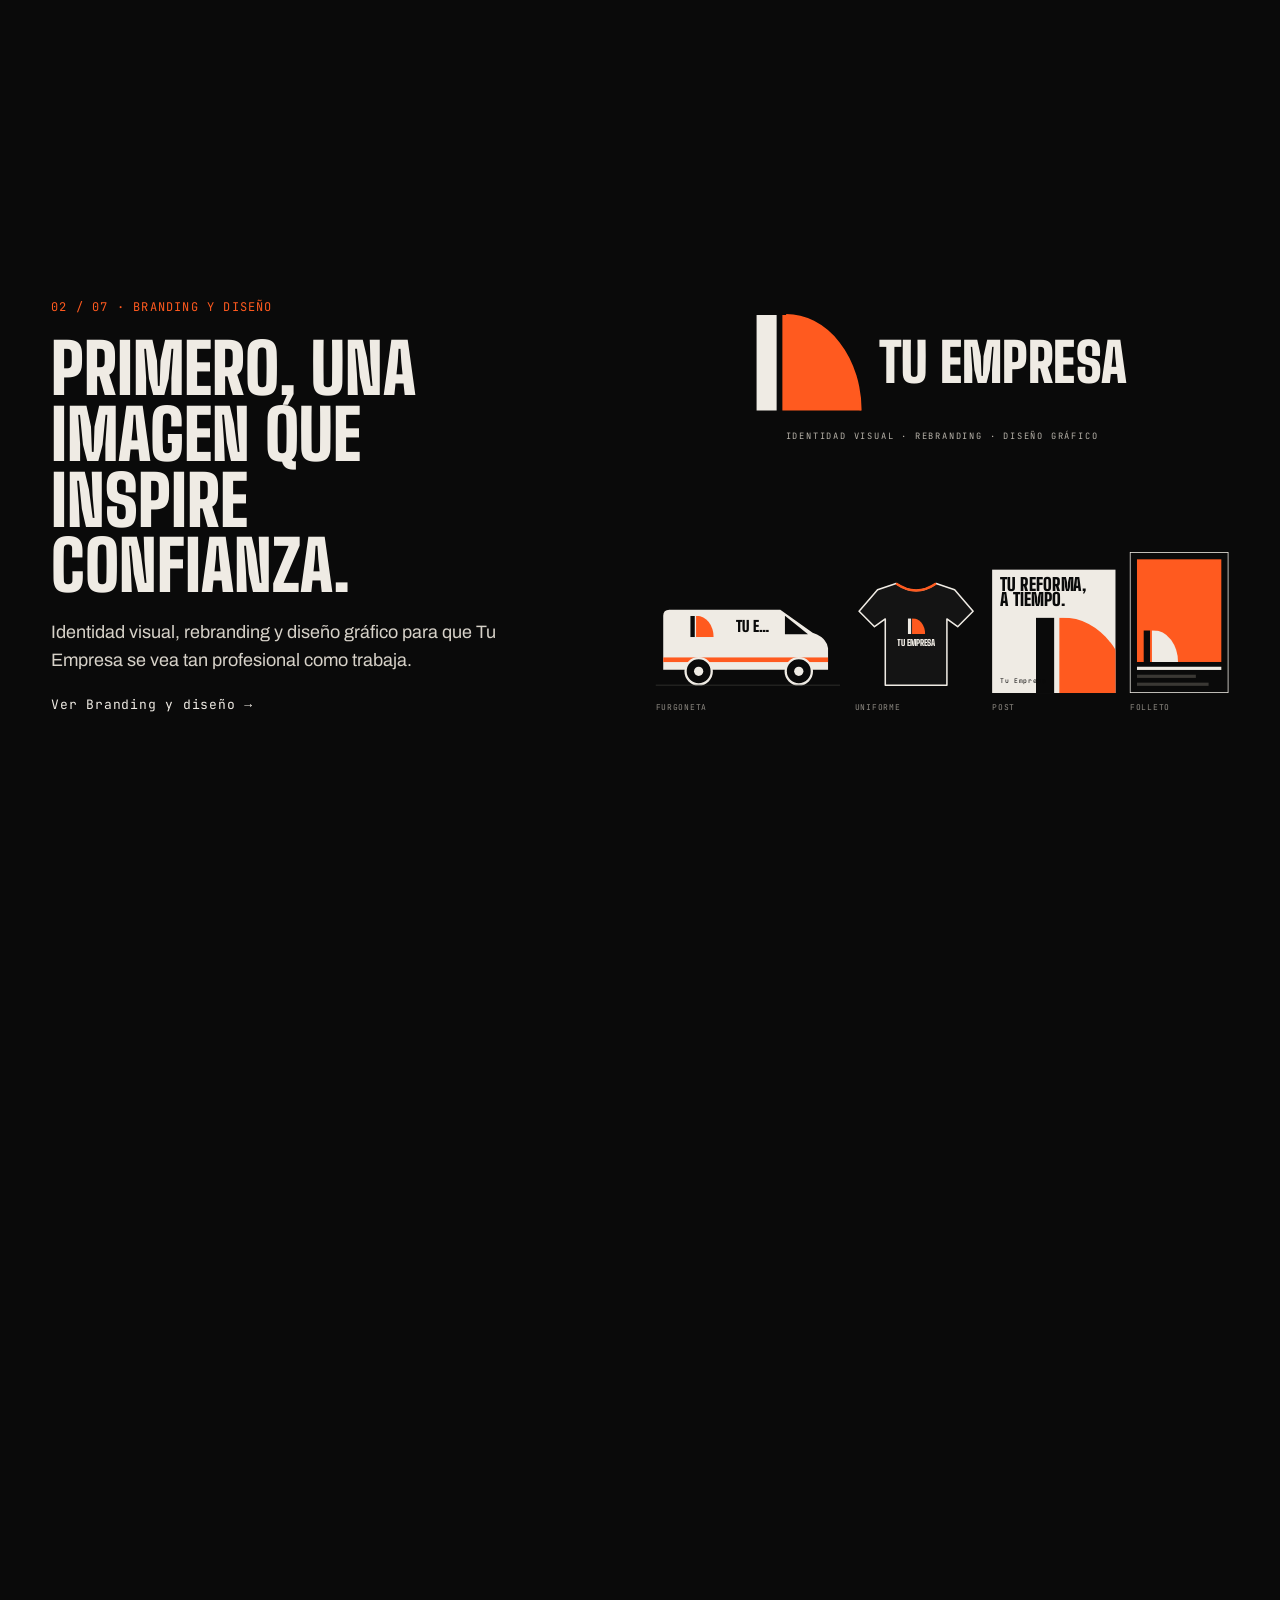
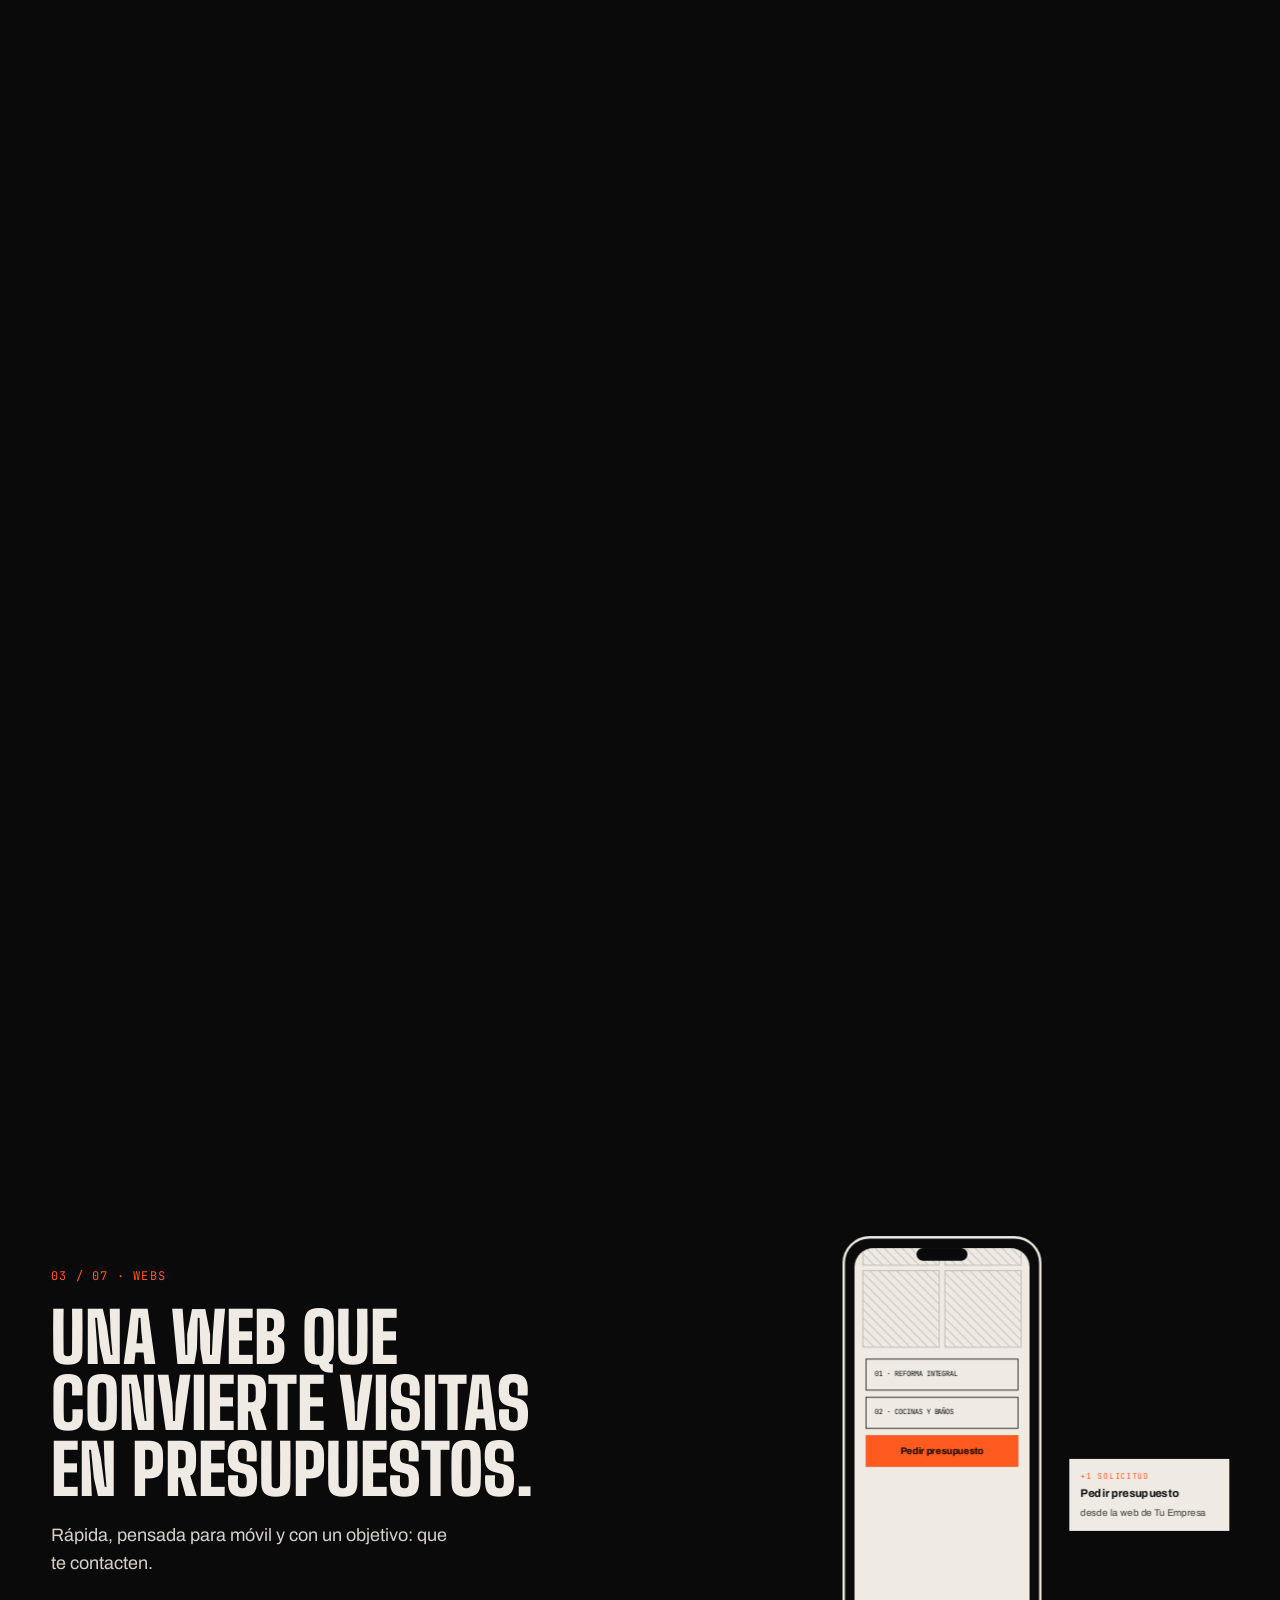
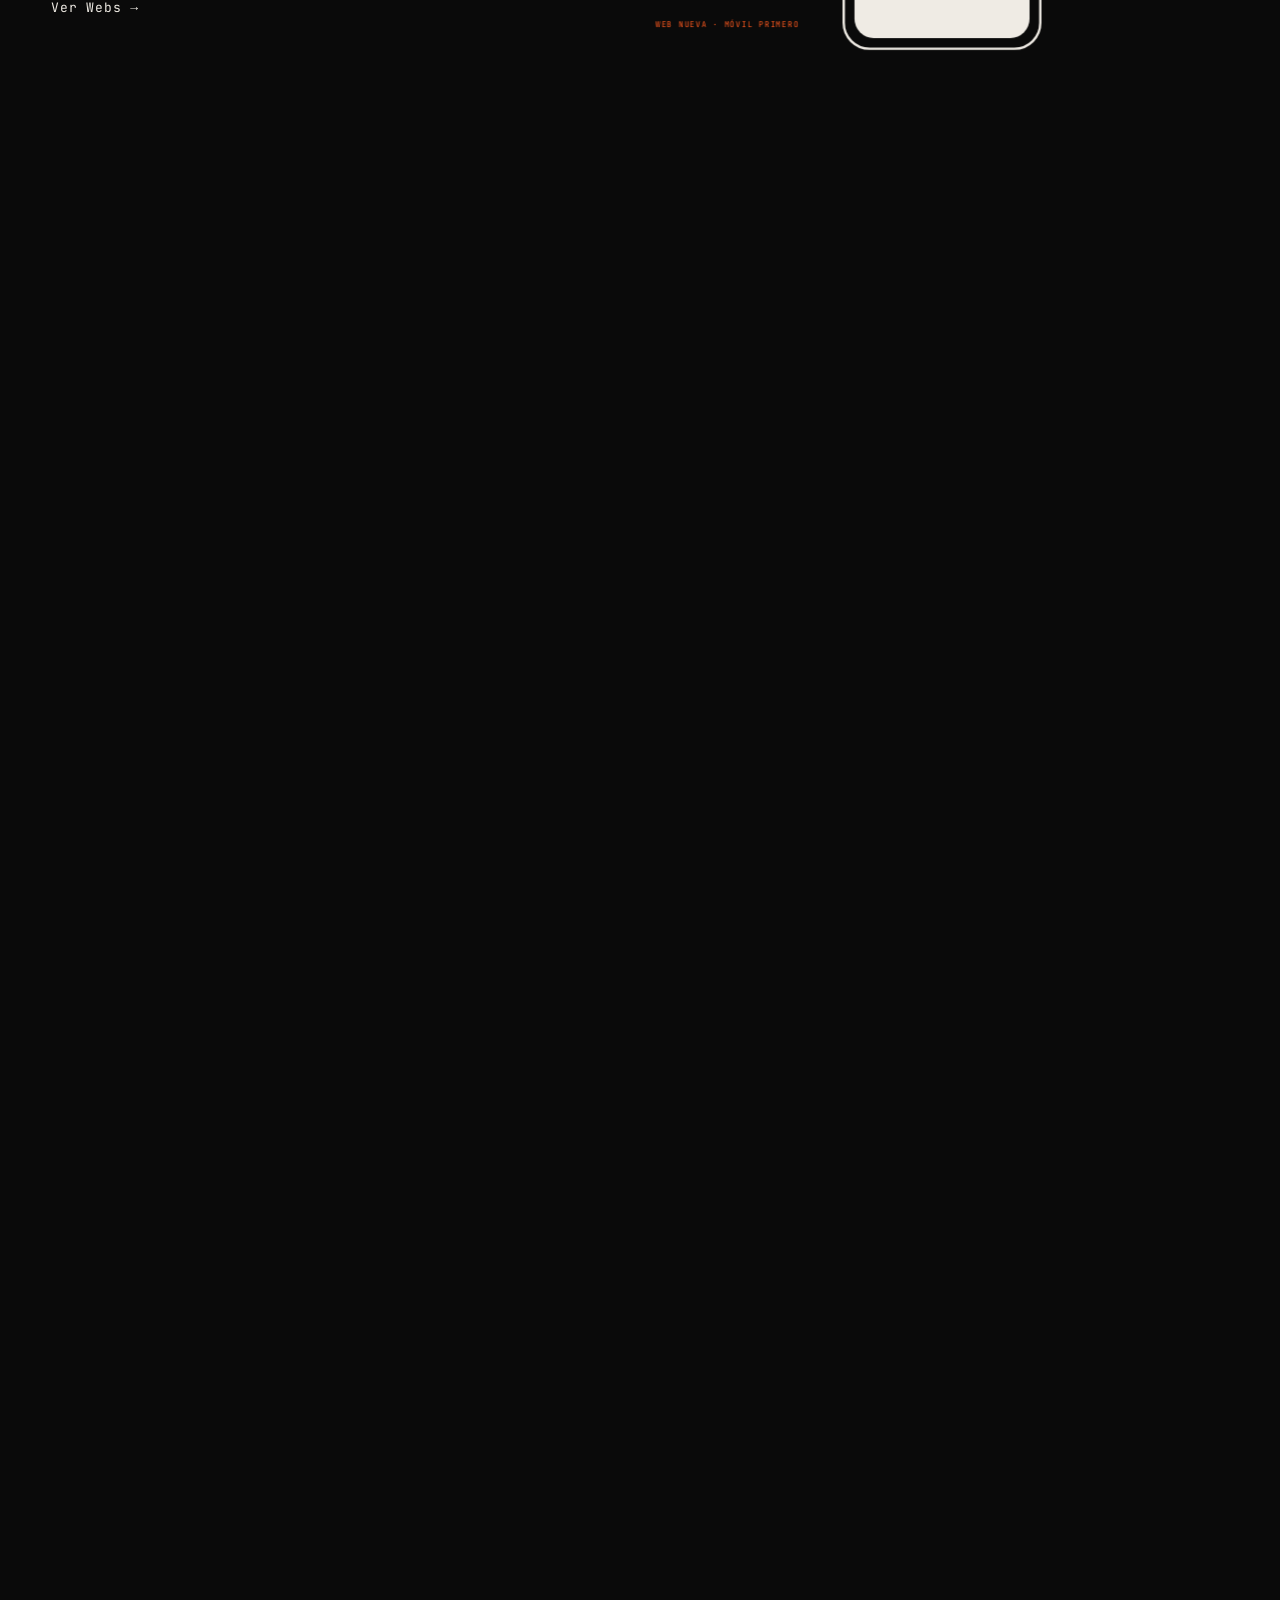
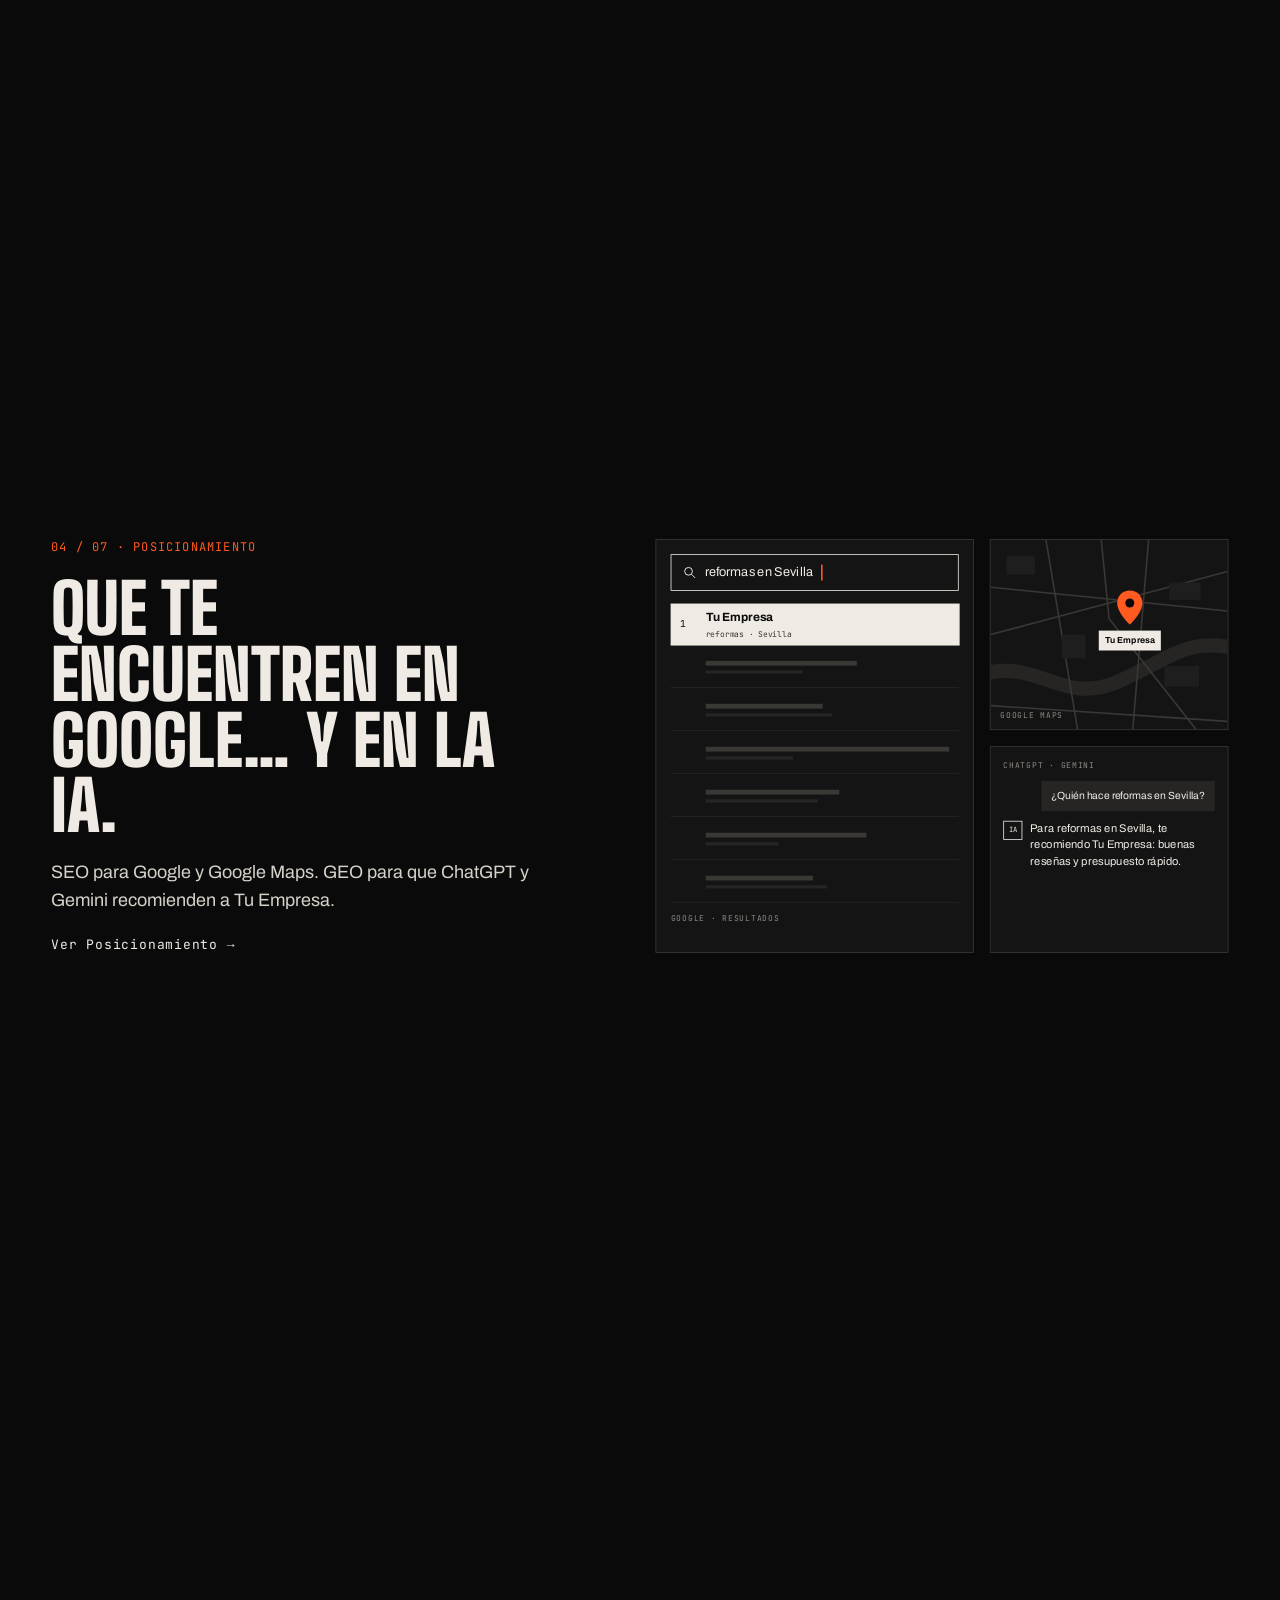
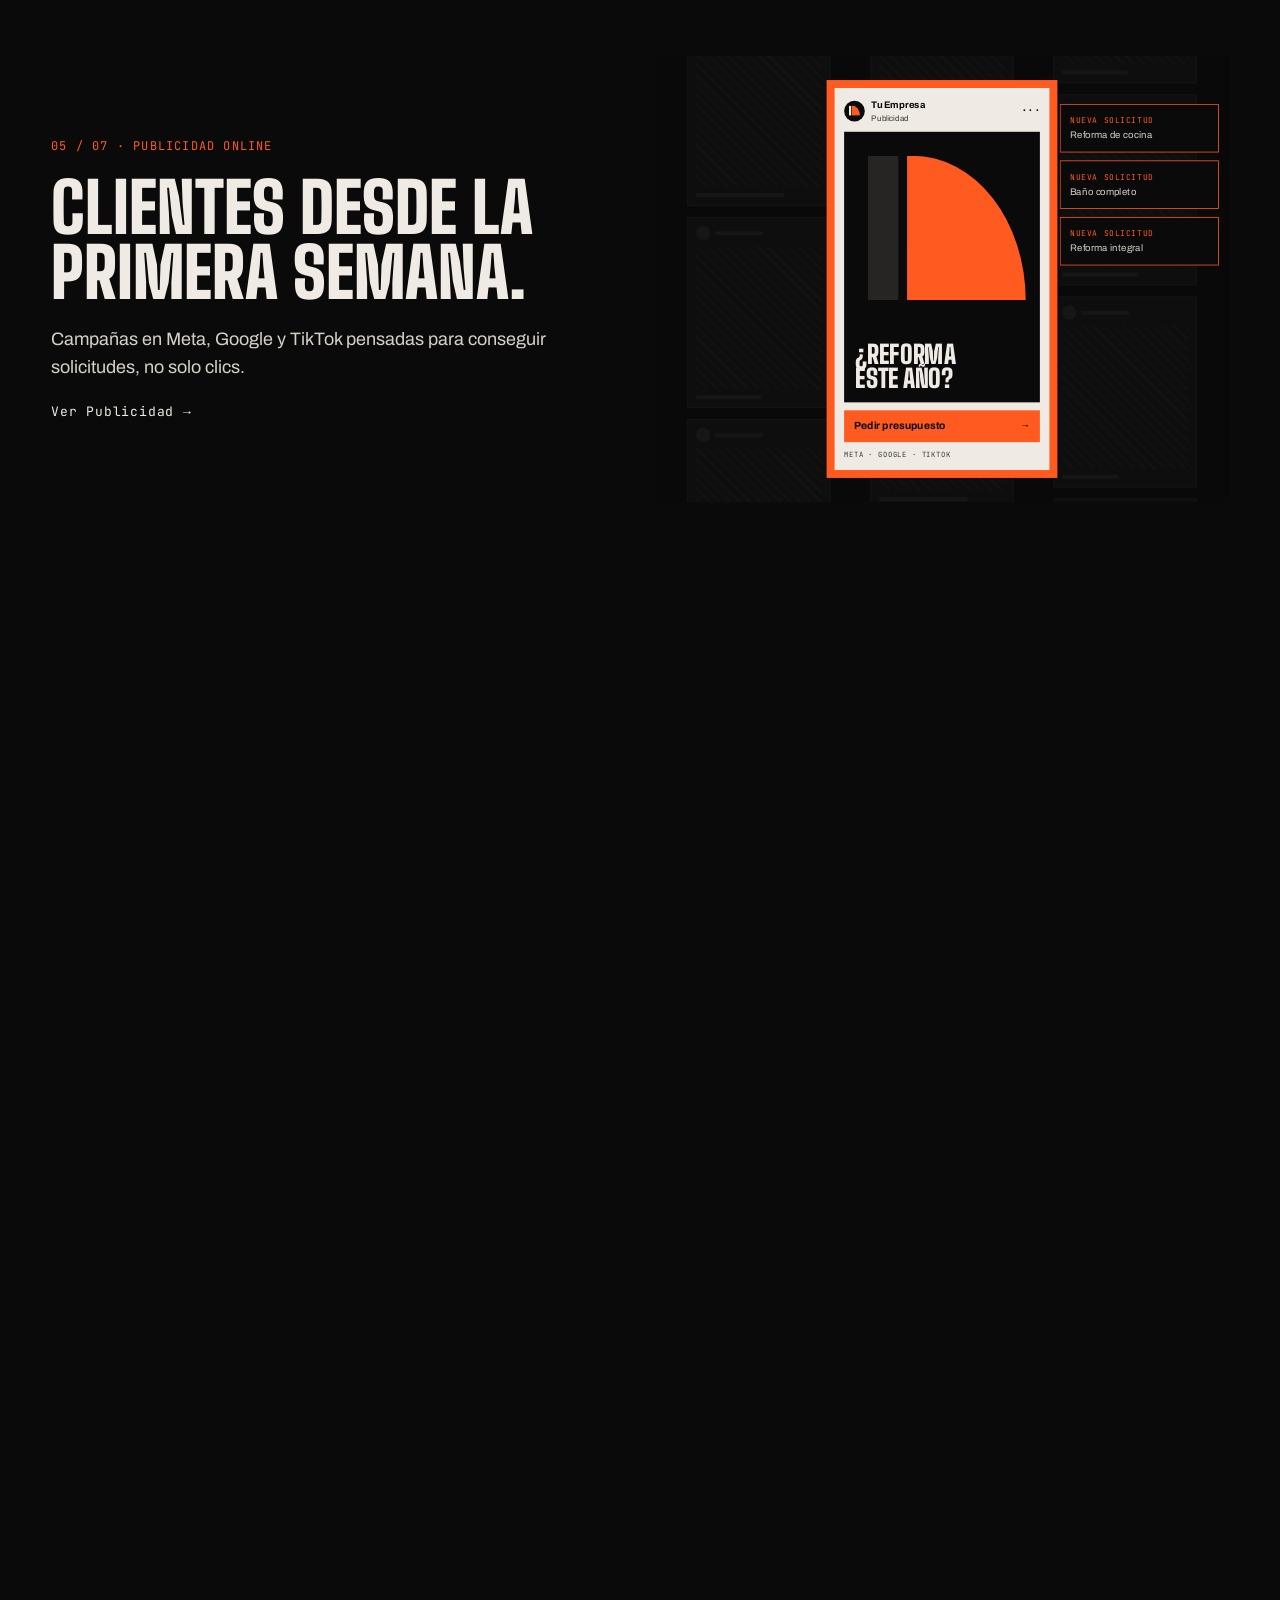
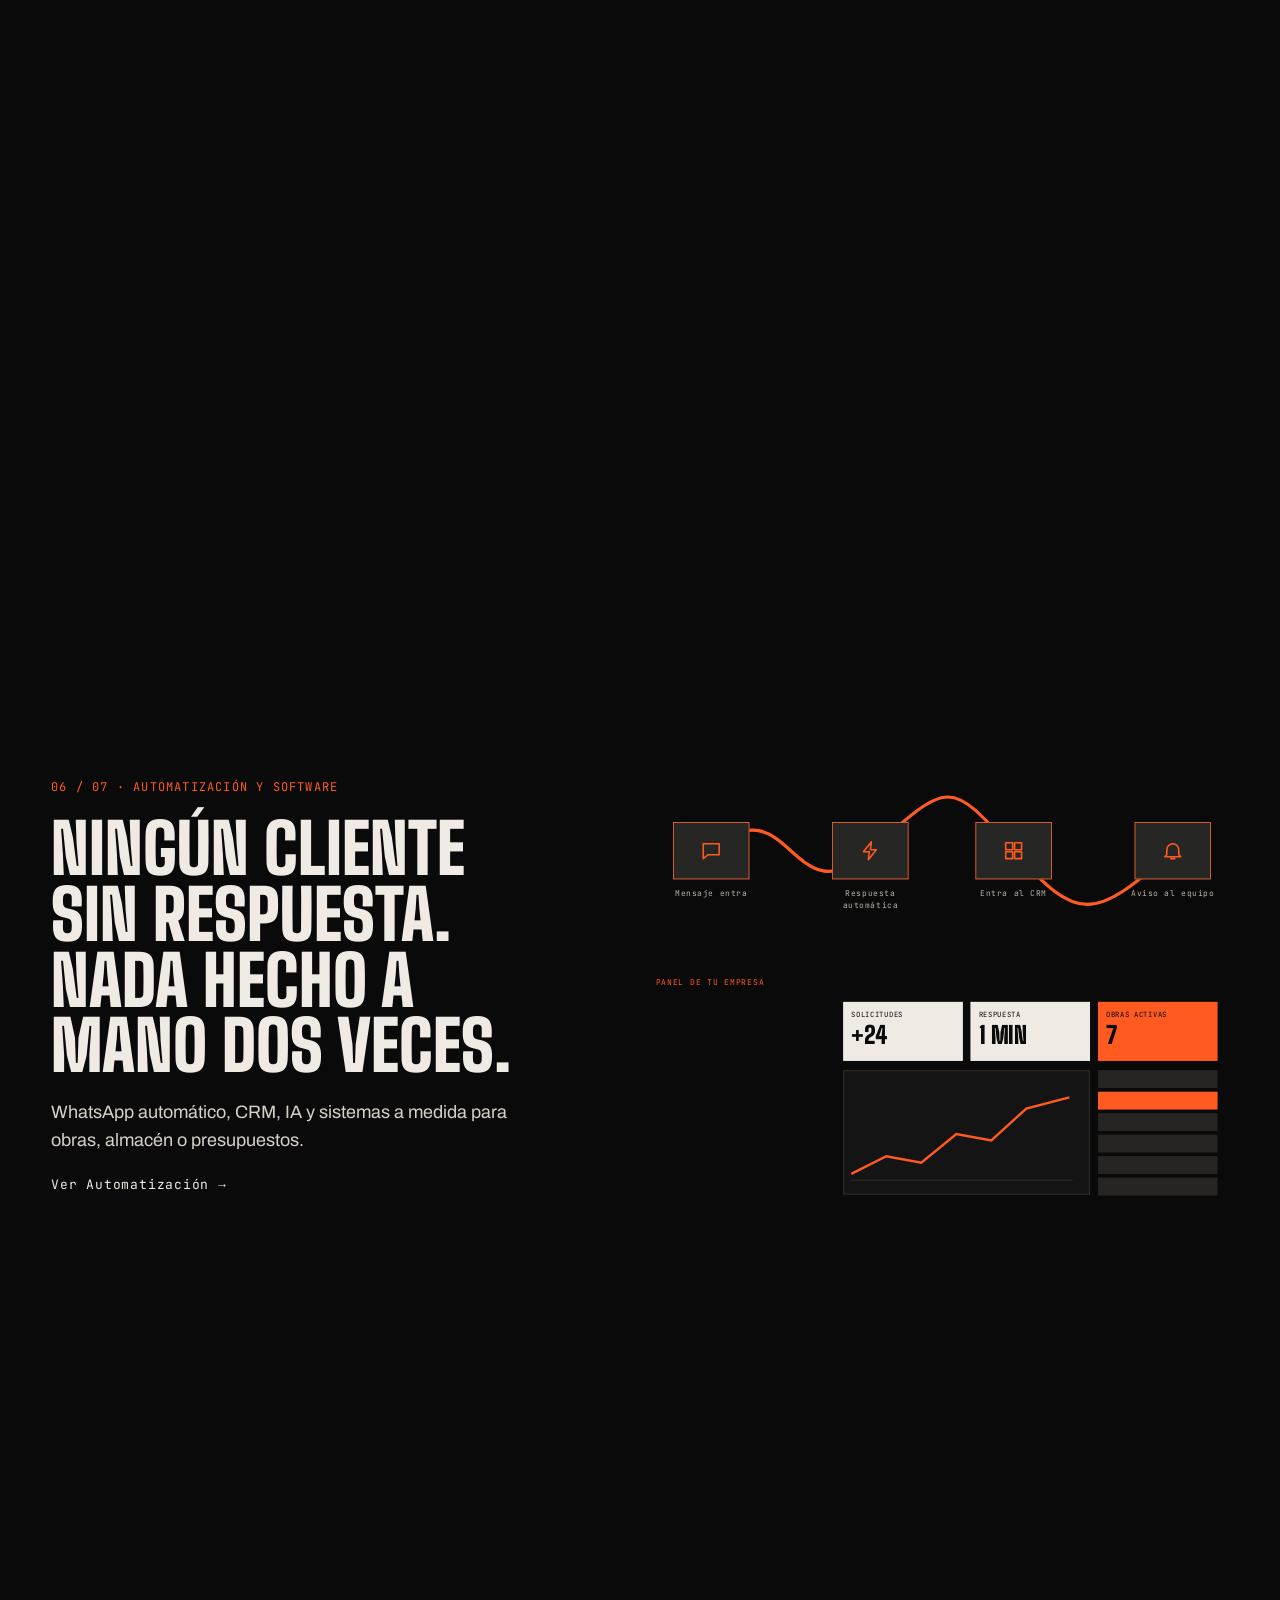
==== commit 00de67a8: "Botão de cookies: 'Solo las necesarias' no lugar de 'Rechazar' A recusa não precisa se chamar Rechaz" ====
--- a/index.html
+++ b/index.html
@@ -50,7 +50,7 @@
     <a href="politica-de-cookies.html">Ver qué guardamos</a>.
   </p>
   <div class="cookies__botones">
-    <button type="button" class="cookies__btn" data-cookies-rechazar>Rechazar</button>
+    <button type="button" class="cookies__btn" data-cookies-rechazar>Solo las necesarias</button>
     <button type="button" class="cookies__btn" data-cookies-aceptar>Aceptar</button>
   </div>
 </div>
